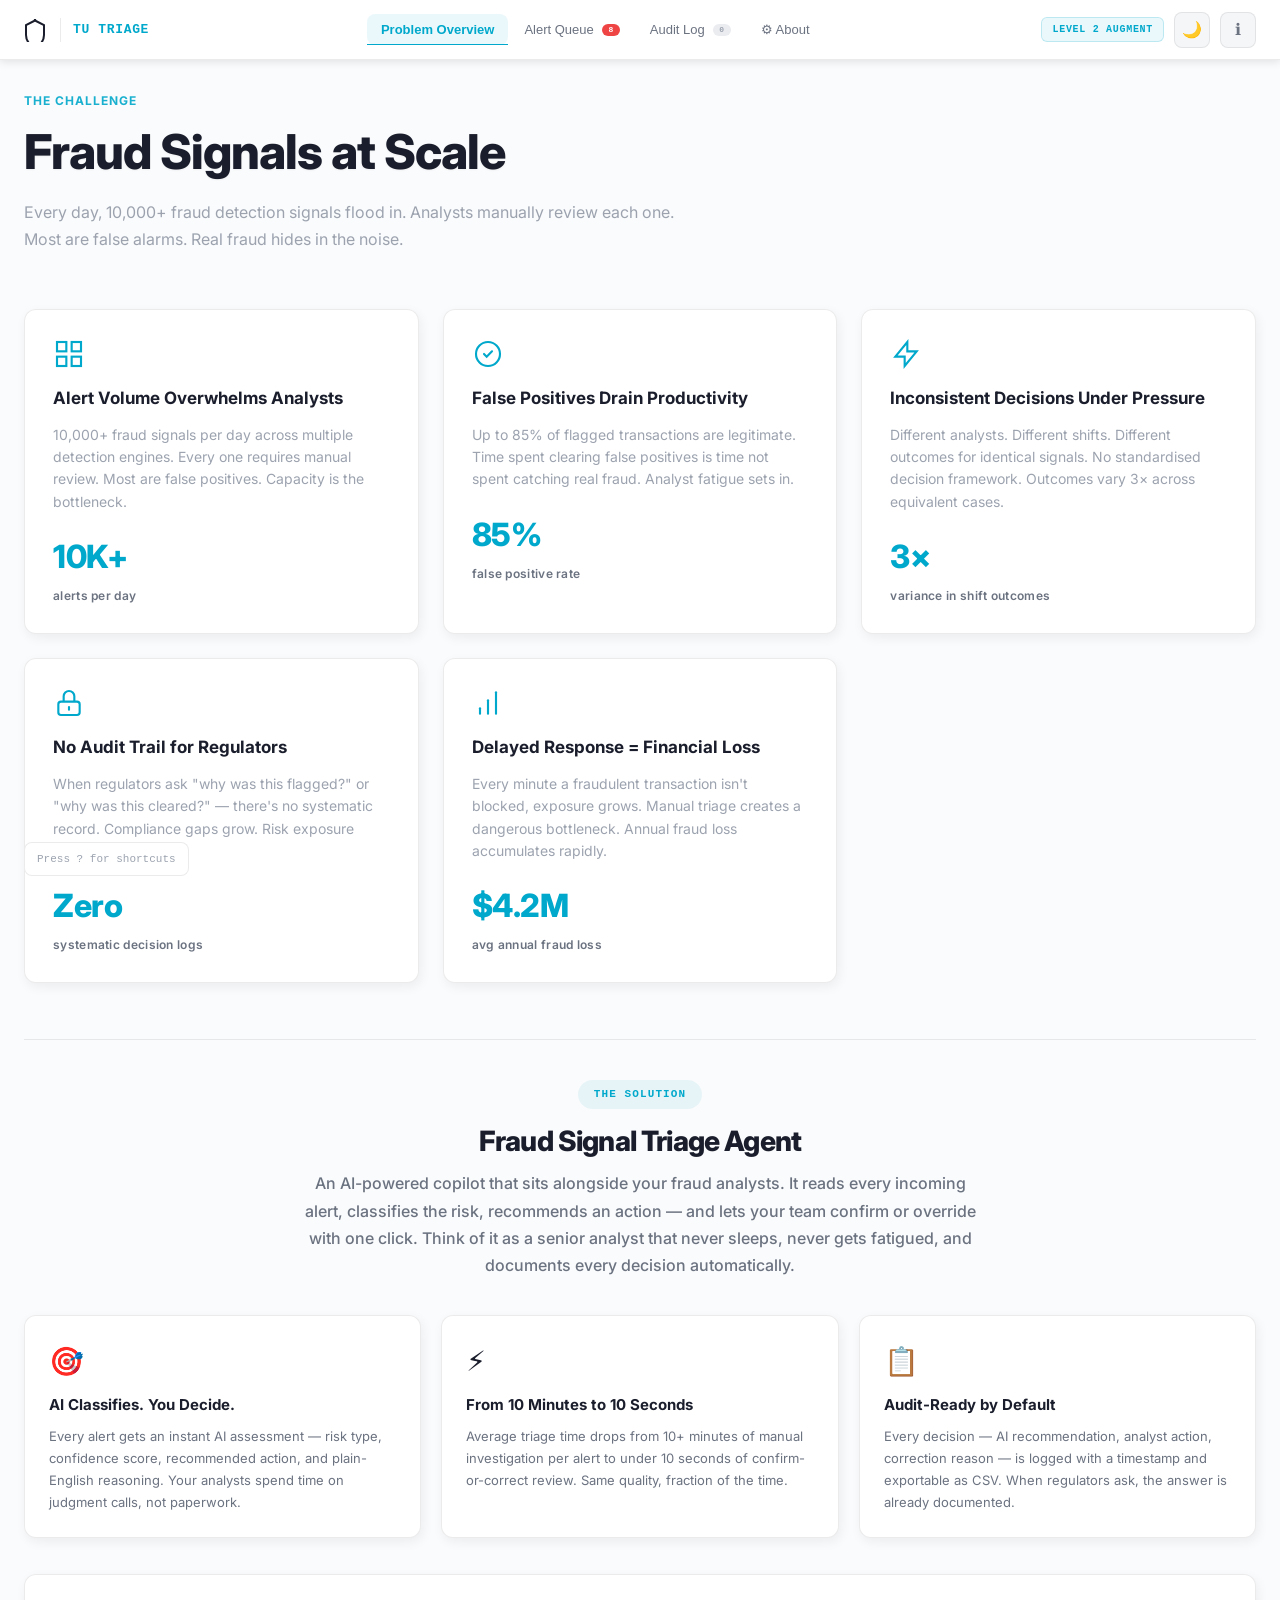
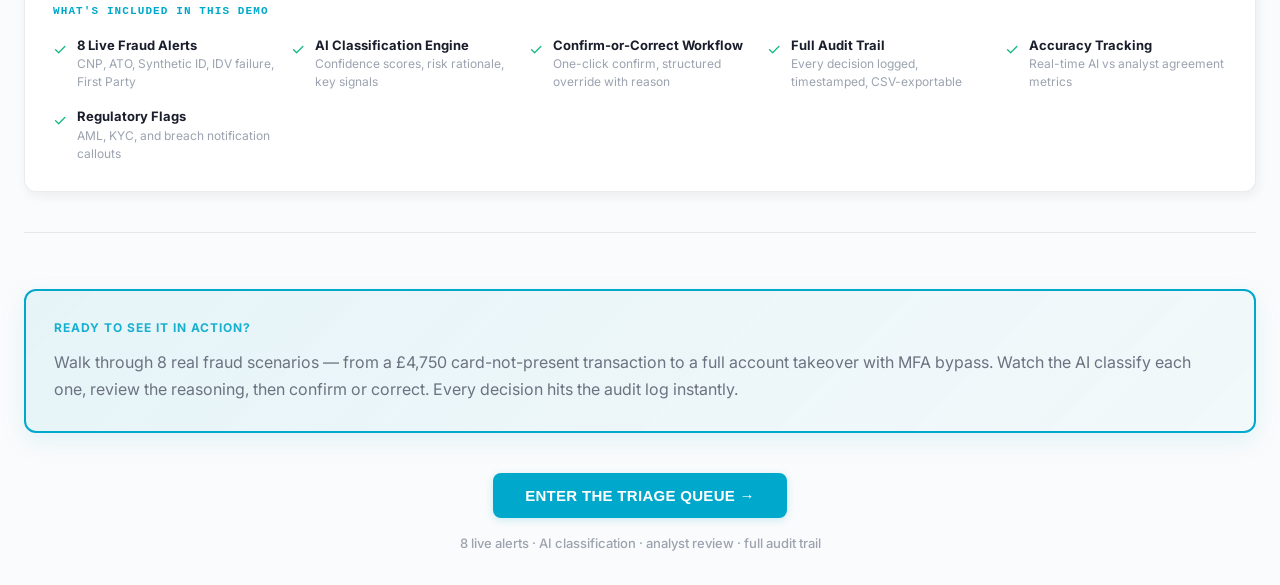
==== index.html @ 2d8a04dd "Add product description section to front page — Amazon listing style with value prop, benefits, and " ====
<!DOCTYPE html>
<html lang="en">
<head>
  <meta charset="UTF-8" />
  <meta name="viewport" content="width=device-width, initial-scale=1.0, maximum-scale=1.0" />
  <title>Fraud Signal Triage — TransUnion</title>
  <link rel="icon" type="image/x-icon" href="https://www.transunion.com/etc.clientlibs/transunion/clientlibs/clientlib-trubrand/resources/images/favicons/favicon.ico" />
  <link rel="preconnect" href="https://fonts.googleapis.com" />
  <link href="https://fonts.googleapis.com/css2?family=Inter:wght@400;500;600;700&family=JetBrains+Mono:wght@400;600&display=swap" rel="stylesheet" />
  <style>
*,*::before,*::after{box-sizing:border-box;margin:0;padding:0}
html{scroll-behavior:smooth}
:root{
  --bg-light:#FAFBFC;
  --bg-dark:#0F1119;
  --s1-light:#FFFFFF;
  --s1-dark:#1A1F2E;
  --s2-light:#F5F6F8;
  --s2-dark:#252D3D;
  --s3-light:#EAECF0;
  --s3-dark:#3A424F;
  --bd-light:rgba(0,0,0,0.08);
  --bd-dark:rgba(255,255,255,0.08);
  --bdh-light:rgba(0,0,0,0.12);
  --bdh-dark:rgba(255,255,255,0.12);
  --tu:#00A8CB;
  --tud:#007A95;
  --tul:#33BCDA;
  --tut:rgba(0,168,203,0.08);
  --tug:rgba(0,168,203,0.15);
  --t1-light:#1A1D2B;
  --t1-dark:#FFFFFF;
  --t2-light:#6B7280;
  --t2-dark:#A0A9B8;
  --t3-light:#9CA3AF;
  --t3-dark:#6B7280;
  --ok:#10B981;
  --okt:rgba(16,185,129,0.08);
  --al:#F59E0B;
  --alt:rgba(245,158,11,0.08);
  --er:#EF4444;
  --ert:rgba(239,68,68,0.08);
  --r:12px;
  --rs:8px;
  --nh:60px;
  --sh-light:2px 4px 12px rgba(0,0,0,0.06);
  --sh-dark:0 4px 16px rgba(0,0,0,0.3);
  --bg:var(--bg-light);
  --s1:var(--s1-light);
  --s2:var(--s2-light);
  --s3:var(--s3-light);
  --bd:var(--bd-light);
  --bdh:var(--bdh-light);
  --t1:var(--t1-light);
  --t2:var(--t2-light);
  --t3:var(--t3-light);
  --sh:var(--sh-light);
}
html.dark {
  --bg:var(--bg-dark);
  --s1:var(--s1-dark);
  --s2:var(--s2-dark);
  --s3:var(--s3-dark);
  --bd:var(--bd-dark);
  --bdh:var(--bdh-dark);
  --t1:var(--t1-dark);
  --t2:var(--t2-dark);
  --t3:var(--t3-dark);
  --sh:var(--sh-dark);
}
html,body{min-height:100%;background:var(--bg);color:var(--t1);font-family:'Inter',system-ui,-apple-system,sans-serif;font-size:14px;line-height:1.5;-webkit-font-smoothing:antialiased;transition:background-color 300ms,color 300ms}
h1{font-size:24px;font-weight:700;letter-spacing:-.02em;color:var(--t1);text-shadow:0 1px 2px rgba(0,0,0,0.05)}
h2{font-size:15px;font-weight:700;letter-spacing:-.01em;color:var(--t1)}
.nav{position:fixed;top:0;left:0;right:0;height:var(--nh);background:var(--s1);backdrop-filter:blur(8px);-webkit-backdrop-filter:blur(8px);box-shadow:0 2px 8px rgba(0,0,0,0.1);border-bottom:1px solid var(--bd);display:flex;align-items:center;justify-content:space-between;padding:0 24px;z-index:100;gap:16px}
.nav-brand{display:flex;align-items:center;gap:12px;flex-shrink:0}
.nav-logo{height:24px;filter:none;transition:transform 200ms}
.nav-logo:hover{transform:scale(1.05)}
.nav-div{width:1px;height:24px;background:var(--bd);transition:background-color 300ms}
.nav-title{font-size:13px;font-weight:700;letter-spacing:.05em;text-transform:uppercase;color:var(--tu);font-family:monospace}
.nav-tabs{display:flex;gap:2px;overflow-x:auto;scrollbar-width:none}.nav-tabs::-webkit-scrollbar{display:none}
.nav-tab{padding:8px 14px;border-radius:var(--rs);font-size:13px;font-weight:500;color:var(--t2);cursor:pointer;border:none;background:transparent;white-space:nowrap;transition:all 200ms ease;display:flex;align-items:center;gap:8px;position:relative}
.nav-tab::after{content:"";position:absolute;bottom:-1px;left:0;right:0;height:2px;background:var(--tu);transform:scaleX(0);transform-origin:left;transition:transform 300ms cubic-bezier(.4,0,.2,1)}
.nav-tab:hover{color:var(--t1);background:var(--s2)}
.nav-tab.active{color:var(--tu);background:var(--tut);font-weight:600}
.nav-tab.active::after{transform:scaleX(1)}
.tcnt{background:var(--er);color:#fff;font-size:8px;font-weight:700;padding:2px 6px;border-radius:10px;font-family:monospace;min-width:18px;text-align:center;line-height:1;animation:pulse-badge 2s ease-in-out infinite;display:inline-block}
.tcnt.m{background:var(--s3);color:var(--t3);animation:none}
@keyframes pulse-badge{0%,100%{transform:scale(1);opacity:1}50%{transform:scale(1.1);opacity:0.8}}
.nav-r{display:flex;align-items:center;gap:10px;flex-shrink:0}
.nav-badge{font-size:10px;font-weight:600;letter-spacing:.07em;text-transform:uppercase;color:var(--tu);background:var(--tut);border:1px solid rgba(0,168,203,.2);border-radius:6px;padding:4px 10px;font-family:monospace;transition:all 200ms}
.theme-toggle{width:36px;height:36px;border-radius:var(--rs);border:1px solid var(--bd);background:var(--s2);color:var(--t2);cursor:pointer;display:flex;align-items:center;justify-content:center;font-size:16px;transition:all 200ms}
.theme-toggle:hover{border-color:var(--tu);color:var(--tu);background:var(--tut)}
.btn-ic{width:36px;height:36px;border-radius:var(--rs);border:1px solid var(--bd);background:var(--s2);color:var(--t2);cursor:pointer;display:flex;align-items:center;justify-content:center;font-size:16px;transition:all 200ms;position:relative;overflow:hidden}
.btn-ic::before{content:"";position:absolute;top:50%;left:50%;width:0;height:0;background:rgba(0,168,203,0.2);border-radius:50%;transform:translate(-50%,-50%);transition:width 600ms,height 600ms}
.btn-ic:active::before{width:100px;height:100px}
.btn-ic:hover{border-color:var(--tu);color:var(--tu);background:var(--tut)}
.main{margin-top:var(--nh);min-height:calc(100vh - var(--nh));background:var(--bg)}
.view{display:none;animation:fade-in 400ms ease-out forwards}
.view.active{display:block}
@keyframes fade-in{from{opacity:0;transform:translateY(10px)}to{opacity:1;transform:translateY(0)}}
.wrap{padding:32px 24px;max-width:1280px;margin:0 auto}
.ph{margin-bottom:28px;animation:fade-in 600ms ease-out}
.ph h1{margin-bottom:8px;color:var(--t1)}
.ph p{color:var(--t2);font-size:14px;font-weight:500}
.metrics{display:grid;grid-template-columns:repeat(auto-fit,minmax(160px,1fr));gap:16px;margin-bottom:32px}
.mc{background:var(--s1);border:1px solid var(--bd);border-radius:var(--r);padding:20px;box-shadow:var(--sh);transition:all 300ms cubic-bezier(.4,0,.2,1);animation:card-enter 600ms ease-out backwards;transform-origin:top center}
.mc:nth-child(1){animation-delay:100ms}
.mc:nth-child(2){animation-delay:150ms}
.mc:nth-child(3){animation-delay:200ms}
.mc:nth-child(4){animation-delay:250ms}
@keyframes card-enter{from{opacity:0;transform:translateY(20px)}to{opacity:1;transform:translateY(0)}}
.mc:hover{border-color:var(--bdh);box-shadow:0 12px 24px rgba(0,168,203,0.15);transform:translateY(-4px)}
.mv{font-size:32px;font-weight:700;letter-spacing:-.03em;line-height:1;margin-bottom:8px;color:var(--t1);font-feature-settings:"tnum" 1;font-variant-numeric:tabular-nums}
.mv-counter{display:inline-block}
.ml{font-size:12px;color:var(--t2);font-weight:500;transition:color 300ms}
.ms{font-size:11px;color:var(--t3);margin-top:6px;font-family:monospace;font-weight:400}
.mc.cr .mv{color:var(--er)}
.mc.ok .mv{color:var(--ok)}
.mc.tu .mv{color:var(--tu)}
.mc.al .mv{color:var(--al)}
.sh{display:flex;align-items:center;justify-content:space-between;margin-bottom:16px;flex-wrap:wrap;gap:16px;animation:fade-in 700ms ease-out}
.sh h2{margin:0;color:var(--t1)}
.frow{display:flex;gap:8px;flex-wrap:wrap}
.fb{padding:6px 14px;border-radius:20px;border:1px solid var(--bd);background:transparent;color:var(--t2);font-size:12px;font-weight:500;cursor:pointer;transition:all 200ms cubic-bezier(.4,0,.2,1);white-space:nowrap;position:relative;overflow:hidden}
.fb::before{content:"";position:absolute;inset:0;background:var(--tut);opacity:0;transition:opacity 300ms}
.fb:hover{border-color:var(--tu);color:var(--tu);background:var(--tut)}
.fb.active{background:var(--tu);border-color:var(--tu);color:#fff;font-weight:600;box-shadow:0 4px 12px rgba(0,168,203,0.3)}
.alist{display:flex;flex-direction:column;gap:10px}
.ar{background:var(--s1);border:1px solid var(--bd);border-radius:var(--r);padding:16px 18px;cursor:pointer;transition:all 300ms cubic-bezier(.4,0,.2,1);display:grid;grid-template-columns:10px 1fr auto auto;align-items:center;gap:14px;box-shadow:var(--sh);animation:list-enter 400ms ease-out backwards}
.ar:nth-child(1){animation-delay:100ms}
.ar:nth-child(2){animation-delay:150ms}
.ar:nth-child(3){animation-delay:200ms}
.ar:nth-child(4){animation-delay:250ms}
.ar:nth-child(5){animation-delay:300ms}
.ar:nth-child(6){animation-delay:350ms}
.ar:nth-child(7){animation-delay:400ms}
.ar:nth-child(n+8){animation-delay:450ms}
@keyframes list-enter{from{opacity:0;transform:translateX(-20px)}to{opacity:1;transform:translateX(0)}}
.ar:hover{border-color:var(--tu);box-shadow:0 8px 20px rgba(0,168,203,0.2);transform:translateY(-2px)}
.ar.sc{border-left:4px solid var(--ok);background:linear-gradient(135deg,var(--okt) 0%,transparent 100%)}
.ar.sx{border-left:4px solid var(--al);background:linear-gradient(135deg,rgba(245,158,11,0.08) 0%,transparent 100%)}
.ar.sa{opacity:.6}
.pdot{width:10px;height:10px;border-radius:50%;flex-shrink:0;box-shadow:0 0 8px currentColor;animation:pulse-dot 3s ease-in-out infinite}
.pdot.critical{animation:pulse-dot-fast 2s ease-in-out infinite}
@keyframes pulse-dot{0%,100%{opacity:1;transform:scale(1)}50%{opacity:0.6;transform:scale(1.1)}}
@keyframes pulse-dot-fast{0%,100%{opacity:1;transform:scale(1)}50%{opacity:0.5;transform:scale(1.15)}}
.aid{font-size:11px;font-weight:600;color:var(--t3);font-family:monospace;letter-spacing:.03em;margin-bottom:3px}
.atype{font-weight:700;font-size:14px;margin-bottom:4px;color:var(--t1)}
.ameta{font-size:12px;color:var(--t2);font-weight:500}
.abadges{display:flex;gap:8px;align-items:center;flex-wrap:wrap;justify-content:flex-end}
.atime{font-size:12px;color:var(--t3);font-family:monospace;font-weight:500;white-space:nowrap}
.badge{font-size:9px;font-weight:700;letter-spacing:.06em;text-transform:uppercase;padding:4px 10px;border-radius:6px;font-family:monospace;white-space:nowrap;display:inline-block;transition:all 200ms;animation:badge-in 400ms ease-out backwards}
.badge:nth-child(1){animation-delay:0ms}
.badge:nth-child(2){animation-delay:100ms}
.badge:nth-child(3){animation-delay:200ms}
@keyframes badge-in{from{opacity:0;scale:0.8}to{opacity:1;scale:1}}
.empty{text-align:center;padding:80px 24px;color:var(--t3);font-size:14px;animation:fade-in 500ms ease-out}
.empty-icon{font-size:48px;margin-bottom:16px;display:block;animation:float 3s ease-in-out infinite}
@keyframes float{0%,100%{transform:translateY(0)}50%{transform:translateY(-8px)}}
.dv{padding:32px 24px;max-width:900px;margin:0 auto;animation:fade-in 400ms ease-out}
.back{display:inline-flex;align-items:center;gap:6px;font-size:13px;color:var(--t2);background:none;border:none;cursor:pointer;padding:0;margin-bottom:28px;transition:all 200ms;font-weight:500}
.back:hover{color:var(--tu);transform:translateX(-4px)}
.dh{display:flex;align-items:flex-start;justify-content:space-between;gap:20px;margin-bottom:28px;flex-wrap:wrap}
.dm{display:flex;gap:8px;flex-wrap:wrap;margin-top:10px}
.sgrid{display:grid;grid-template-columns:repeat(auto-fill,minmax(180px,1fr));gap:12px;margin-bottom:28px}
.sc2{background:var(--s1);border:1px solid var(--bd);border-radius:var(--rs);padding:14px;box-shadow:var(--sh);transition:all 300ms;animation:signal-card-in 500ms ease-out backwards;cursor:default}
.sc2:nth-child(1){animation-delay:100ms}
.sc2:nth-child(2){animation-delay:150ms}
.sc2:nth-child(3){animation-delay:200ms}
.sc2:nth-child(4){animation-delay:250ms}
.sc2:nth-child(5){animation-delay:300ms}
.sc2:nth-child(6){animation-delay:350ms}
@keyframes signal-card-in{from{opacity:0;transform:scale(0.95)}to{opacity:1;transform:scale(1)}}
.sc2:hover{border-color:var(--tu);box-shadow:0 4px 16px rgba(0,168,203,0.12)}
.sk{font-size:10px;color:var(--t3);font-family:monospace;text-transform:uppercase;letter-spacing:.06em;margin-bottom:4px;font-weight:600}
.sv{font-size:14px;font-weight:700;font-family:monospace;color:var(--t1);font-feature-settings:"tnum" 1;font-variant-numeric:tabular-nums}
.sv.rh{color:var(--er);animation:shake 500ms ease-in-out}
.sv.rm{color:var(--al)}
.sv.ro{color:var(--ok)}
@keyframes shake{0%,100%{transform:translateX(0)}25%{transform:translateX(-2px)}75%{transform:translateX(2px)}}
.ais{background:var(--s1);border:1px solid var(--bd);border-radius:var(--r);overflow:hidden;margin-bottom:20px;box-shadow:var(--sh);animation:fade-in 500ms ease-out;transition:all 300ms}
.aih{padding:16px 20px;background:linear-gradient(135deg,var(--s2),var(--s1));border-bottom:1px solid var(--bd);display:flex;align-items:center;justify-content:space-between;gap:16px;flex-wrap:wrap}
.ahl{font-size:10px;font-weight:700;letter-spacing:.08em;text-transform:uppercase;font-family:monospace;color:var(--tu);margin-bottom:2px}
.ahp{font-size:13px;color:var(--t2);margin:0}
.aipend{padding:48px;text-align:center;animation:fade-in 400ms ease-out}
.aipend p{color:var(--t2);font-size:13px;margin-bottom:16px}
.aiproc{padding:48px;text-align:center;animation:fade-in 300ms ease-out}
.skeleton{background:linear-gradient(90deg,var(--s2) 0%,var(--s3) 50%,var(--s2) 100%);background-size:200% 100%;animation:shimmer 2s infinite;border-radius:4px}
@keyframes shimmer{0%{background-position:200% 0}100%{background-position:-200% 0}}
.skeleton-bar{height:12px;margin-bottom:8px;border-radius:4px}
.skeleton-text{height:14px;margin-bottom:12px;border-radius:4px}
.spin{width:40px;height:40px;border:3px solid var(--s3);border-top-color:var(--tu);border-radius:50%;animation:spin .8s linear infinite;margin:0 auto 16px}
@keyframes spin{to{transform:rotate(360deg)}}
.pstep{font-size:12px;color:var(--t2);font-family:monospace;margin-top:12px;min-height:18px;font-weight:500;animation:fade-in 300ms ease-out}
.airec{padding:24px;animation:fade-in 400ms ease-out}
.aigrid{display:flex;gap:24px;flex-wrap:wrap;margin-bottom:20px}
.af{flex:1;min-width:140px}
.afl{font-size:10px;color:var(--t3);font-family:monospace;text-transform:uppercase;letter-spacing:.06em;margin-bottom:6px;font-weight:700}
.afv{font-weight:700;font-size:15px;color:var(--t1);animation:counter-in 800ms ease-out}
@keyframes counter-in{from{opacity:0}to{opacity:1}}
.cbar{height:6px;background:var(--s3);border-radius:3px;overflow:hidden;margin-top:8px}
.cfill{height:100%;border-radius:3px;background:linear-gradient(90deg,var(--tu),var(--tul));width:0;transition:width 1.2s cubic-bezier(.4,0,.2,1);box-shadow:0 0 12px rgba(0,168,203,0.4)}
.rat{background:var(--tut);border-left:4px solid var(--tu);border-radius:var(--rs);padding:14px 16px;font-size:13px;line-height:1.7;margin-bottom:16px;color:var(--t1);font-weight:500;animation:fade-in 500ms ease-out}
.ksigs{display:flex;gap:8px;flex-wrap:wrap;margin-bottom:16px}
.stag{background:var(--tug);border:1px solid rgba(0,168,203,.25);color:var(--tu);font-size:11px;font-weight:700;padding:4px 12px;border-radius:20px;font-family:monospace;letter-spacing:.02em;animation:tag-in 400ms ease-out backwards;transition:all 200ms}
.stag:nth-child(1){animation-delay:0ms}
.stag:nth-child(2){animation-delay:50ms}
.stag:nth-child(3){animation-delay:100ms}
.stag:nth-child(4){animation-delay:150ms}
.stag:nth-child(5){animation-delay:200ms}
@keyframes tag-in{from{opacity:0;transform:scale(0.8) translateY(-4px)}to{opacity:1;transform:scale(1) translateY(0)}}
.stag:hover{background:var(--tu);color:#fff;scale:1.05}
.acbox{background:var(--okt);border:1px solid rgba(16,185,129,.2);border-radius:var(--rs);padding:14px 16px;margin-bottom:16px;animation:fade-in 500ms ease-out}
.acbox .alb{font-size:9px;font-weight:700;color:var(--ok);font-family:monospace;text-transform:uppercase;letter-spacing:.08em;margin-bottom:6px}
.acbox p{font-size:14px;font-weight:600;color:var(--t1);margin:0;line-height:1.6}
.regnote{background:var(--alt);border:1px solid rgba(245,158,11,.2);border-radius:var(--rs);padding:12px 14px;font-size:12px;color:var(--al);margin-bottom:16px;font-weight:600;animation:fade-in 500ms ease-out}
.regnote::before{content:"⚠ ";margin-right:4px}
.dbar{background:var(--s1);border:1px solid var(--bd);border-radius:var(--r);padding:20px;display:flex;align-items:center;justify-content:space-between;gap:16px;flex-wrap:wrap;box-shadow:var(--sh);animation:fade-in 600ms ease-out;transition:all 300ms}
.di{font-size:14px;color:var(--t2);font-weight:500}
.di strong{color:var(--t1);font-weight:700}
.di small{display:block;font-size:12px;color:var(--t3);margin-top:4px}
.dbtns{display:flex;gap:12px;flex-wrap:wrap}
.ddone{display:flex;align-items:center;gap:10px;font-size:14px;color:var(--t2);font-weight:600;animation:fade-in 400ms ease-out}
.btn{padding:10px 22px;border-radius:var(--rs);font-size:13px;font-weight:700;cursor:pointer;border:none;transition:all 200ms cubic-bezier(.4,0,.2,1);display:inline-flex;align-items:center;gap:6px;text-transform:uppercase;letter-spacing:.02em;position:relative;overflow:hidden}
.btn::before{content:"";position:absolute;top:50%;left:50%;width:0;height:0;background:rgba(255,255,255,0.2);border-radius:50%;transform:translate(-50%,-50%);transition:width 600ms,height 600ms}
.btn:active::before{width:300px;height:300px}
.btn:disabled{opacity:.5;cursor:not-allowed}
.b-cl{background:var(--tu);color:#fff;box-shadow:0 2px 8px rgba(0,168,203,0.2)}
.b-cl:hover:not(:disabled){background:var(--tud);box-shadow:0 6px 16px rgba(0,168,203,0.4);transform:translateY(-2px)}
.b-ok{background:var(--ok);color:#fff;box-shadow:0 2px 8px rgba(16,185,129,0.2)}
.b-ok:hover:not(:disabled){background:#059669;box-shadow:0 6px 16px rgba(16,185,129,0.4);transform:translateY(-2px)}
.b-fx{background:var(--al);color:#fff;border:none;box-shadow:0 2px 8px rgba(245,158,11,0.2)}
.b-fx:hover:not(:disabled){background:#D97706;box-shadow:0 6px 16px rgba(245,158,11,0.4);transform:translateY(-2px)}
.b-cn{background:var(--s2);color:var(--t2);border:1px solid var(--bd);box-shadow:0 1px 4px rgba(0,0,0,0.04)}
.b-cn:hover{border-color:var(--tu);color:var(--tu);background:var(--tut);box-shadow:0 4px 12px rgba(0,168,203,0.2);transform:translateY(-2px)}
.modal-ov{position:fixed;inset:0;background:rgba(0,0,0,.25);display:flex;align-items:center;justify-content:center;z-index:200;padding:20px;backdrop-filter:blur(12px);-webkit-backdrop-filter:blur(12px);animation:fade-in 300ms ease-out}
.modal-ov.hidden{display:none;animation:none}
.modal{background:var(--s1);border:1px solid var(--bd);border-radius:var(--r);width:100%;max-width:500px;padding:28px;box-shadow:0 20px 40px rgba(0,0,0,.15);animation:modal-in 400ms cubic-bezier(.34,.1,.68,.55) forwards}
@keyframes modal-in{from{opacity:0;transform:scale(0.95) translateY(-20px)}to{opacity:1;transform:scale(1) translateY(0)}}
.modal h2{margin-bottom:8px;color:var(--t1)}
.modal>p{color:var(--t2);font-size:13px;margin-bottom:20px}
.fg{margin-bottom:18px}
.fl{display:block;font-size:12px;font-weight:700;color:var(--t1);text-transform:uppercase;letter-spacing:.05em;margin-bottom:8px;font-family:monospace}
.fsel,.fta{width:100%;padding:10px 14px;border:1px solid var(--bd);border-radius:var(--rs);background:var(--s1);color:var(--t1);font-size:13px;font-family:'Inter',system-ui;transition:all 200ms;outline:none}
.fsel:focus,.fta:focus{border-color:var(--tu);box-shadow:0 0 0 3px rgba(0,168,203,0.1);outline:none}
.fta{min-height:100px;resize:vertical}
.mact{display:flex;gap:12px;justify-content:flex-end;margin-top:24px}
.av{padding:32px 24px;max-width:1280px;margin:0 auto}
.atw{overflow-x:auto;margin-bottom:20px}
table{width:100%;font-size:12px;border-collapse:collapse;animation:fade-in 500ms ease-out}
th{background:linear-gradient(135deg,var(--s2),var(--s1));color:var(--t1);padding:12px;text-align:left;font-weight:700;border-bottom:2px solid var(--bd);position:sticky;top:0;font-family:monospace;font-size:10px;letter-spacing:.05em;text-transform:uppercase}
td{padding:12px;border-bottom:1px solid var(--bd);color:var(--t2)}
td.tm{font-family:monospace;font-weight:500;color:var(--t1);white-space:nowrap}
td.tco{color:var(--ok);font-weight:600}
td.tcx{color:var(--al);font-weight:600}
td.tca{color:var(--t2);font-weight:500}
tr:hover{background:var(--s2);transition:background-color 200ms}
.aftr{display:flex;justify-content:space-between;align-items:center;padding:16px;background:var(--s2);border-radius:var(--r);font-size:12px;color:var(--t2);flex-wrap:wrap;gap:12px}
.aftr span{font-family:monospace;font-weight:600}
.tow{position:fixed;bottom:24px;right:24px;display:flex;flex-direction:column;gap:8px;pointer-events:none;z-index:150}
.toast{background:var(--s1);border:1px solid var(--bd);border-radius:var(--rs);padding:12px 16px;font-size:12px;font-weight:600;color:var(--t1);box-shadow:0 8px 24px rgba(0,0,0,0.12);pointer-events:auto;animation:toast-in 400ms cubic-bezier(.34,.1,.68,.55) forwards;font-family:'Inter',system-ui;white-space:nowrap;max-width:320px;display:flex;align-items:center;gap:10px;position:relative;overflow:hidden}
@keyframes toast-in{from{opacity:0;transform:translateX(400px) translateY(0)}to{opacity:1;transform:translateX(0)}}
.toast::before{content:"";position:absolute;bottom:0;left:0;height:2px;background:var(--tu);animation:toast-progress 3s linear forwards}
@keyframes toast-progress{from{width:100%}to{width:0}}
.toast.ok{border-color:var(--ok);background:linear-gradient(135deg,rgba(16,185,129,0.1) 0%,var(--s1) 100%)}
.toast.ok::before{background:var(--ok)}
.toast.er{border-color:var(--er);background:linear-gradient(135deg,rgba(239,68,68,0.1) 0%,var(--s1) 100%)}
.toast.er::before{background:var(--er)}
.toast.in{border-color:var(--tu);background:linear-gradient(135deg,rgba(0,168,203,0.1) 0%,var(--s1) 100%)}
.toast.in::before{background:var(--tu)}
.toast.ok::before,.toast.er::before,.toast.in::before{animation:toast-progress 3s linear forwards}
.kbd-hint{position:fixed;bottom:24px;left:24px;font-size:11px;color:var(--t3);background:var(--s1);border:1px solid var(--bd);border-radius:var(--rs);padding:8px 12px;font-family:monospace;cursor:pointer;transition:all 200ms;z-index:50}
.kbd-hint:hover{border-color:var(--tu);color:var(--tu);background:var(--tut)}
@media(max-width:768px){
  .nav{padding:0 16px}
  .wrap{padding:24px 16px}
  .metrics{grid-template-columns:repeat(auto-fit,minmax(140px,1fr));gap:12px}
  .nav-tabs{max-width:200px}
  .sh{flex-direction:column;align-items:flex-start}
  .ph h1{font-size:20px}
  .dh{flex-direction:column;align-items:flex-start}
  .sgrid{grid-template-columns:1fr}
  .modal{max-width:90vw}
  .aftr{flex-direction:column;align-items:flex-start}
  .tow{bottom:16px;right:16px}
  .toast{max-width:calc(100vw - 32px)}
}
  
/* Overview Problem Cards */
.overview-headline { margin-bottom: 56px; animation: slideUp 0.5s ease-out; }
.overview-overline { font-size: 12px; font-weight: 700; letter-spacing: 1px; color: var(--tu); text-transform: uppercase; margin-bottom: 16px; opacity: 0.9; }
.overview-h1 { font-size: 48px; font-weight: 800; color: var(--t1); line-height: 1.1; margin-bottom: 20px; letter-spacing: -1px; }
.overview-sub { font-size: 16px; color: var(--t3); line-height: 1.7; max-width: 680px; font-weight: 400; }

.problem-cards {
  display: grid; grid-template-columns: repeat(auto-fit, minmax(300px, 1fr));
  gap: 24px; margin-bottom: 56px;
}

.problem-card {
  background: var(--s1); padding: 28px;
  border: 1px solid var(--bd); border-radius: 12px;
  box-shadow: var(--sh);
  transition: all 0.3s ease-out;
  position: relative;
  overflow: hidden;
  animation: slideUp 0.5s ease-out backwards;
}

.problem-card::before {
  content: '';
  position: absolute;
  top: 0; left: 0; right: 0; bottom: 0;
  background: linear-gradient(135deg, rgba(0,168,203,0.05), transparent);
  opacity: 0;
  transition: opacity 0.3s ease-out;
}

.problem-card:nth-child(1) { animation-delay: 0.1s; }
.problem-card:nth-child(2) { animation-delay: 0.15s; }
.problem-card:nth-child(3) { animation-delay: 0.2s; }
.problem-card:nth-child(4) { animation-delay: 0.25s; }
.problem-card:nth-child(5) { animation-delay: 0.3s; }

.problem-card:hover {
  border-color: var(--tu);
  box-shadow: 0 16px 40px rgba(0,168,203,0.15);
  transform: translateY(-6px);
}

.problem-card:hover::before { opacity: 1; }

.problem-card-icon {
  width: 32px; height: 32px; color: var(--tu);
  margin-bottom: 16px; display: block;
  transition: transform 0.3s ease-out;
}

.problem-card:hover .problem-card-icon { transform: scale(1.15) rotate(5deg); }

.problem-card-title { font-size: 17px; font-weight: 700; color: var(--t1); margin-bottom: 12px; }
.problem-card-body { font-size: 14px; color: var(--t3); line-height: 1.6; margin-bottom: 20px; }
.problem-card-stat { font-size: 32px; font-weight: 800; color: var(--tu); margin-bottom: 6px; letter-spacing: -0.5px; }
.problem-card-stat-label { font-size: 12px; color: var(--t2); font-weight: 600; letter-spacing: 0.3px; }

.case-callout {
  background: linear-gradient(135deg, rgba(0,168,203,0.08), rgba(51,188,218,0.04));
  border: 2px solid var(--tu);
  border-radius: 12px;
  padding: 28px;
  margin-bottom: 40px;
  backdrop-filter: blur(8px);
  box-shadow: 0 8px 24px rgba(0,168,203,0.1);
  animation: slideUp 0.5s ease-out 0.35s backwards;
}

.case-callout-label { font-size: 12px; font-weight: 700; letter-spacing: 1px; color: var(--tu); text-transform: uppercase; margin-bottom: 12px; opacity: 0.9; }
.case-callout-text { font-size: 16px; color: var(--t2); line-height: 1.7; }

.problem-cta {
  display: flex;
  flex-direction: column;
  align-items: center;
  gap: 16px;
  animation: slideUp 0.5s ease-out 0.4s backwards;
}

.problem-cta-sub { font-size: 13px; color: var(--t3); font-weight: 500; }

@keyframes slideUp {
  from { opacity: 0; transform: translateY(24px); }
  to { opacity: 1; transform: translateY(0); }
}

</style>
</head>
<body>
<nav class="nav">
  <div class="nav-brand">
    <svg class="nav-logo" viewBox="0 0 24 24" fill="none" stroke="currentColor" stroke-width="2">
      <path d="M12 2L2 7v10c0 5.55 3.84 10.74 9 12 5.16-1.26 9-6.45 9-12V7l-10-5z"/>
    </svg>
    <div class="nav-div"></div>
    <div class="nav-title">TU Triage</div>
  </div>
  <div class="nav-tabs" id="navTabs"></div>
  <div class="nav-r">
    <span class="nav-badge">Level 2 Augment</span>
    <button class="theme-toggle" id="themeToggle" onclick="toggleTheme()">🌙</button>
    <button class="btn-ic" onclick="showSettings()">ℹ</button>
  </div>
</nav>
<main class="main">
  <div id="view-overview" class="view"></div>
  <div id="view-dashboard" class="view"></div>
  <div id="view-detail" class="view"></div>
  <div id="view-audit" class="view"></div>
  <div id="view-settings" class="view"></div>
</main>
<div id="correctModal" class="modal-ov hidden" onclick="if(event.target===this)closeModal()">
  <div class="modal">
    <h2>Correct Classification</h2>
    <p>Override the AI assessment. Your correction is logged as a training signal and improves future accuracy.</p>
    <input type="hidden" id="mId"/>
    <div class="fg"><label class="fl">Correct Risk Type</label>
      <select id="mType" class="fsel">
        <option>Card Not Present Fraud</option><option>Account Takeover</option>
        <option>Synthetic Identity Fraud</option><option>First Party Fraud</option>
        <option>Identity Verification Failure</option><option>False Positive — Not Fraud</option>
        <option>Requires Further Investigation</option>
      </select></div>
    <div class="fg"><label class="fl">Correct Urgency</label>
      <select id="mUrg" class="fsel"><option>CRITICAL</option><option>HIGH</option><option selected>MEDIUM</option><option>LOW</option></select></div>
    <div class="fg"><label class="fl">Reason for Correction <span style="color:var(--er)">*</span></label>
      <textarea id="mReason" class="fta" placeholder="e.g., Customer confirmed legitimate travel. IP mismatch expected, not fraud."></textarea></div>
    <div class="mact">
      <button class="btn b-cn" onclick="closeModal()">Cancel</button>
      <button class="btn b-fx" onclick="submitCorrection()">✏ Submit Correction</button>
    </div>
  </div>
</div>
<div id="toasts" class="tow"></div>
<div class="kbd-hint" id="kbdHint" onclick="showKbdHints()">Press ? for shortcuts</div>
<script>
const P={CRITICAL:{c:"#EF4444",b:"rgba(239,68,68,0.08)"},HIGH:{c:"#F59E0B",b:"rgba(245,158,11,0.08)"},MEDIUM:{c:"#00A8CB",b:"rgba(0,168,203,0.08)"},LOW:{c:"#10B981",b:"rgba(16,185,129,0.08)"}};
const TL={cnp:"Card Not Present",ato:"Account Takeover",synth:"Synthetic Identity",idv:"Identity Verification",fp:"First Party Fraud"};

const MOCK={
"ALT-0041":{risk_type:"Card Not Present Fraud",urgency:"HIGH",confidence:.93,recommendation:"BLOCK",rationale:"IP risk score of 0.91 combined with geographic mismatch — cardholder in GB, transaction routed through Nigeria — is a strong CNP fraud indicator. Device fingerprint is unrecognised (NEW_DEVICE) and transaction amount £4,750 is 32× average spend of £145.50. 3DS authentication failed and addresses do not match.",key_signals:["IP risk: 0.91","GB → NG mismatch","NEW_DEVICE","£4,750 vs £145.50 avg","3DS: not authenticated"],suggested_action:"Block transaction immediately. Place hold on card. Contact cardholder on registered mobile to verify.",false_positive_probability:.06,regulatory_note:"Cross-border transaction over £3,000 — document decision rationale for AML record-keeping."},
"ALT-0042":{risk_type:"Account Takeover",urgency:"CRITICAL",confidence:.97,recommendation:"BLOCK",rationale:"Textbook account takeover. Access from Russian IP (risk score 0.95) despite US registration. MFA bypassed. Password and email both changed. $2,100 transaction initiated 4 minutes after account modification. Seven failed logins in prior 24 hours indicate brute-force attack.",key_signals:["Login RU vs registered US","MFA bypassed","Password + email changed","Transaction 4 mins after change","7 failed logins in 24h"],suggested_action:"Lock account immediately. Reverse password and email changes. Notify customer via secondary contact. File incident report.",false_positive_probability:.02,regulatory_note:"Account takeover involving credential compromise must be reported under breach notification if PII accessed. Escalate to compliance within 24 hours."},
"ALT-0043":{risk_type:"Synthetic Identity Fraud",urgency:"MEDIUM",confidence:.81,recommendation:"INVESTIGATE",rationale:"Multiple indicators consistent with synthetic identity application. SSN first used in adulthood (not childhood). Issued in Wyoming but applicant in New York — common in SSN farming. Credit file only 11 days old with 8 inquiries in 30 days. Employer verification failed. Phone number 9 days old.",key_signals:["SSN: adult first use","Credit file: 11 days old","8 inquiries in 30 days","Employer: verification failed","Phone: 9 days old"],suggested_action:"Request enhanced KYC documentation — government-issued ID, proof of address within 30 days, employer confirmation letter. Do not approve until reviewed.",false_positive_probability:.19,regulatory_note:null},
"ALT-0044":{risk_type:"False Positive — Not Fraud",urgency:"LOW",confidence:.91,recommendation:"AUTO_RESOLVE",rationale:"Signal profile highly consistent with legitimate transaction. IP risk score 0.08. Recognised device. Both cardholder and merchant in Canada. Transaction CAD 89.99 within normal range (average CAD 92.00). 3DS authenticated. Addresses match. Netflix Canada is well-known low-risk merchant.",key_signals:["IP risk: 0.08","KNOWN_DEVICE","CA → CA","Amount within avg","3DS: authenticated"],suggested_action:"Auto-resolve as false positive. Consider adjusting velocity threshold for subscription category to reduce noise.",false_positive_probability:.91,regulatory_note:null},
"ALT-0045":{risk_type:"Identity Verification Failure",urgency:"HIGH",confidence:.88,recommendation:"ESCALATE",rationale:"Liveness check failed outright. Face match score 0.41 is well below 0.70 minimum threshold — presented document does not correspond to person completing verification. Document authenticity score 0.62 also below threshold, suggesting passport may be altered or counterfeit. Address verification returned partial match.",key_signals:["Liveness: FAIL","Face match: 0.41 (min 0.70)","Document authenticity: 0.62","Address verification: PARTIAL","New account + overdraft"],suggested_action:"Decline application. Request in-branch verification with two forms of original ID. Flag for 90-day enhanced monitoring.",false_positive_probability:.10,regulatory_note:"Failed identity verification on new account application must be documented per KYC/AML. Retain all verification records for 5 years."},
"ALT-0046":{risk_type:"First Party Fraud",urgency:"MEDIUM",confidence:.78,recommendation:"INVESTIGATE",rationale:"Customer filed 4 disputes and 3 chargebacks in 12 months with 92% win rate — pattern consistent with deliberate first-party fraud. Most recent dispute 18 days ago. Current transaction $520 matches average dispute amount of $340. Pattern flag: high_dispute_velocity.",key_signals:["4 disputes + 3 chargebacks in 12m","Win rate: 92%","Last dispute: 18 days ago","Transaction ≈ avg dispute amount","Pattern: high velocity"],suggested_action:"Place manual review hold. Review full dispute history. If pattern confirmed, restrict chargeback rights and flag for enhanced monitoring.",false_positive_probability:.22,regulatory_note:null},
"ALT-0047":{risk_type:"False Positive — Not Fraud",urgency:"LOW",confidence:.94,recommendation:"AUTO_RESOLVE",rationale:"All signal indicators point to legitimate transaction. IP risk score 0.05. Recognised device. US cardholder purchasing from US Apple Store via in-app channel. 3DS authenticated. Transaction amount $1,250 in line with customer average spend of $980. Premium segment, no adverse indicators.",key_signals:["IP risk: 0.05","KNOWN_DEVICE","In-app Apple US","3DS: authenticated","Amount near avg $980"],suggested_action:"Auto-resolve as false positive. Recommend whitelisting Apple Store in-app purchases for Premium segment to reduce false positive noise.",false_positive_probability:.94,regulatory_note:null},
"ALT-0048":{risk_type:"Account Takeover",urgency:"HIGH",confidence:.84,recommendation:"ESCALATE",rationale:"Login from Chinese IP (risk score 0.78) for UK-registered Business account using new unrecognised device, followed immediately by £8,900 transfer attempt. Customer's last login 4 days ago from UK IP. MFA not bypassed and no account changes — reducing certainty vs ALT-0042 — but combination of high-risk foreign IP, new device, and immediate high-value transaction warrants escalation.",key_signals:["Login CN, registered GB","IP risk: 0.78","NEW_DEVICE","£8,900 transaction immediately after","Business account"],suggested_action:"Step-up authentication required. Send OTP to registered mobile. If not completed within 10 minutes, block transaction and contact account holder directly.",false_positive_probability:.14,regulatory_note:"Business account ATO over £5,000 requires escalation to fraud operations team within 1 hour per policy."}
};

const SAMPLE=[
{id:"ALT-0041",ts:new Date(Date.now()-4*60000).toISOString(),type:"cnp",priority:"HIGH",status:"pending",source:"FDE-Primary v3.1",cust:{seg:"Premium",cc:"GB"},sig:{transaction_amount:"£4,750",merchant:"TechStore International",ip_risk:"0.91",velocity_24h:"9",avg_spend:"£145.50",device:"NEW_DEVICE",auth_3ds:"NO"}},
{id:"ALT-0042",ts:new Date(Date.now()-11*60000).toISOString(),type:"ato",priority:"CRITICAL",status:"pending",source:"FDE-Primary v3.1",cust:{seg:"Standard",cc:"US"},sig:{event:"Password + email change",ip_country:"Russia",ip_risk:"0.95",device:"NEW_DEVICE",failed_logins:"7",mfa_bypassed:"YES",transaction:"$2,100"}},
{id:"ALT-0043",ts:new Date(Date.now()-18*60000).toISOString(),type:"synth",priority:"MEDIUM",status:"pending",source:"FDE-Secondary v2.4",cust:{seg:"New",cc:"US"},sig:{ssn_state:"Wyoming",applicant_state:"New York",credit_age:"11 days",inquiries_30d:"8",employer:"FAILED",phone_age:"9 days",credit_requested:"$15,000"}},
{id:"ALT-0044",ts:new Date(Date.now()-27*60000).toISOString(),type:"cnp",priority:"LOW",status:"pending",source:"FDE-Primary v3.1",cust:{seg:"Premium",cc:"CA"},sig:{transaction:"CAD 89.99",merchant:"Netflix Canada",ip_risk:"0.08",device:"KNOWN_DEVICE",auth_3ds:"YES",avg_spend:"CAD 92.00"}},
{id:"ALT-0045",ts:new Date(Date.now()-35*60000).toISOString(),type:"idv",priority:"HIGH",status:"pending",source:"Identity Engine v1.9",cust:{seg:"New",cc:"GB"},sig:{document:"Passport (GB)",liveness:"FAIL",face_match:"0.41",authenticity:"0.62",address:"PARTIAL"}},
{id:"ALT-0046",ts:new Date(Date.now()-52*60000).toISOString(),type:"fp",priority:"MEDIUM",status:"pending",source:"FDE-Primary v3.1",cust:{seg:"Standard",cc:"US"},sig:{disputes_12m:"4",chargebacks_12m:"3",win_rate:"92%",avg_amount:"$340",last_dispute:"18 days ago",transaction:"$520"}},
{id:"ALT-0047",ts:new Date(Date.now()-68*60000).toISOString(),type:"cnp",priority:"LOW",status:"pending",source:"FDE-Secondary v2.4",cust:{seg:"Premium",cc:"US"},sig:{transaction:"$1,250",merchant:"Apple Store",ip_risk:"0.05",device:"KNOWN_DEVICE",auth_3ds:"YES",avg_spend:"$980"}},
{id:"ALT-0048",ts:new Date(Date.now()-89*60000).toISOString(),type:"ato",priority:"HIGH",status:"pending",source:"FDE-Primary v3.1",cust:{seg:"Business",cc:"GB"},sig:{event:"Unusual login location",ip_country:"China",ip_risk:"0.78",device:"NEW_DEVICE",last_login:"4 days ago",transaction:"£8,900"}}
];

const S={alerts:[],log:[],filter:"all",cid:null,darkMode:localStorage.getItem("tu_dm")==="true"};

function dc(x){return JSON.parse(JSON.stringify(x))}

function save(){localStorage.setItem("tu_a",JSON.stringify(S.alerts));localStorage.setItem("tu_l",JSON.stringify(S.log))}

function resetData(){if(!confirm("Reset all alerts to sample data?"))return;S.alerts=dc(SAMPLE);S.log=[];save();updateCounts();showView("dashboard");toast("Alerts reset","in")}

function init(){
  try{S.alerts=JSON.parse(localStorage.getItem("tu_a"))||dc(SAMPLE)}catch{S.alerts=dc(SAMPLE)}
  try{S.log=JSON.parse(localStorage.getItem("tu_l"))||[]}catch{S.log=[]}
  if(S.darkMode)document.documentElement.classList.add("dark");
  buildNav();renderOverview();showView("overview");
  updateThemeToggle();
  document.addEventListener("keydown",handleKeyboardShortcuts);
}

function toggleTheme(){
  S.darkMode=!S.darkMode;
  document.documentElement.classList.toggle("dark");
  localStorage.setItem("tu_dm",S.darkMode);
  updateThemeToggle();
}

function updateThemeToggle(){
  const btn=document.getElementById("themeToggle");
  if(btn)btn.textContent=S.darkMode?"☀":"🌙";
}

function handleKeyboardShortcuts(e){
  if(e.key==="?"){e.preventDefault();showKbdHints()}
  if(e.key==="Escape")closeModal();
}

function showKbdHints(){
  toast("Shortcuts: ? = help, ESC = close modal, ← = back","in");
}

function buildNav(){
  document.getElementById("navTabs").innerHTML=[
    {v:"overview",l:"Problem Overview",c:null},{v:"dashboard",l:"Alert Queue",c:"cq"},{v:"audit",l:"Audit Log",c:"ca"},{v:"settings",l:"⚙ About",c:null}
  ].map(t=>`<button class="nav-tab" data-view="${t.v}" onclick="showView('${t.v}')">${t.l}${t.c?`<span class="tcnt m" id="${t.c}">0</span>`:""}</button>`).join("");
  updateCounts();
}

function updateCounts(){
  const p=S.alerts.filter(a=>a.status==="pending").length;
  const qe=document.getElementById("cq"),ae=document.getElementById("ca");
  if(qe){qe.textContent=p;qe.className="tcnt"+(p>0?"":" m")}
  if(ae){ae.textContent=S.log.length;ae.className="tcnt m"}
}

function showView(n){
  document.querySelectorAll(".view").forEach(v=>v.classList.remove("active"));
  document.getElementById("view-"+n).classList.add("active");
  document.querySelectorAll(".nav-tab").forEach(t=>t.classList.toggle("active",t.dataset.view===n));
  if(n==="overview")renderOverview();
  if(n==="audit")renderAudit();
  if(n==="dashboard")renderDash();
  if(n==="settings")renderSettings();
}

function renderOverview(){
  document.getElementById("view-overview").innerHTML=`
<div class="wrap">
  <div class="overview-headline">
    <div class="overview-overline">The Challenge</div>
    <h1 class="overview-h1">Fraud Signals at Scale</h1>
    <p class="overview-sub">Every day, 10,000+ fraud detection signals flood in. Analysts manually review each one. Most are false alarms. Real fraud hides in the noise.</p>
  </div>

  <div class="problem-cards">
    <div class="problem-card">
      <svg class="problem-card-icon" viewBox="0 0 24 24" fill="none" stroke="currentColor" stroke-width="1.6" stroke-linecap="round"><rect x="3" y="3" width="7" height="7"/><rect x="14" y="3" width="7" height="7"/><rect x="3" y="14" width="7" height="7"/><rect x="14" y="14" width="7" height="7"/></svg>
      <div class="problem-card-title">Alert Volume Overwhelms Analysts</div>
      <div class="problem-card-body">10,000+ fraud signals per day across multiple detection engines. Every one requires manual review. Most are false positives. Capacity is the bottleneck.</div>
      <div class="problem-card-stat">10K+</div>
      <div class="problem-card-stat-label">alerts per day</div>
    </div>

    <div class="problem-card">
      <svg class="problem-card-icon" viewBox="0 0 24 24" fill="none" stroke="currentColor" stroke-width="1.6" stroke-linecap="round"><path d="M9 12l2 2 4-4m6 2a9 9 0 11-18 0 9 9 0 0118 0z"/></svg>
      <div class="problem-card-title">False Positives Drain Productivity</div>
      <div class="problem-card-body">Up to 85% of flagged transactions are legitimate. Time spent clearing false positives is time not spent catching real fraud. Analyst fatigue sets in.</div>
      <div class="problem-card-stat">85%</div>
      <div class="problem-card-stat-label">false positive rate</div>
    </div>

    <div class="problem-card">
      <svg class="problem-card-icon" viewBox="0 0 24 24" fill="none" stroke="currentColor" stroke-width="1.6" stroke-linecap="round"><path d="M13 10V3L4 14h7v7l9-11h-7z"/></svg>
      <div class="problem-card-title">Inconsistent Decisions Under Pressure</div>
      <div class="problem-card-body">Different analysts. Different shifts. Different outcomes for identical signals. No standardised decision framework. Outcomes vary 3× across equivalent cases.</div>
      <div class="problem-card-stat">3×</div>
      <div class="problem-card-stat-label">variance in shift outcomes</div>
    </div>

    <div class="problem-card">
      <svg class="problem-card-icon" viewBox="0 0 24 24" fill="none" stroke="currentColor" stroke-width="1.6" stroke-linecap="round"><path d="M12 15v2m-6 4h12a2 2 0 002-2v-6a2 2 0 00-2-2H6a2 2 0 00-2 2v6a2 2 0 002 2zm10-10V7a4 4 0 00-8 0v4h8z"/></svg>
      <div class="problem-card-title">No Audit Trail for Regulators</div>
      <div class="problem-card-body">When regulators ask "why was this flagged?" or "why was this cleared?" — there's no systematic record. Compliance gaps grow. Risk exposure increases.</div>
      <div class="problem-card-stat">Zero</div>
      <div class="problem-card-stat-label">systematic decision logs</div>
    </div>

    <div class="problem-card">
      <svg class="problem-card-icon" viewBox="0 0 24 24" fill="none" stroke="currentColor" stroke-width="1.6" stroke-linecap="round"><line x1="12" y1="20" x2="12" y2="10"/><line x1="18" y1="20" x2="18" y2="4"/><line x1="6" y1="20" x2="6" y2="16"/></svg>
      <div class="problem-card-title">Delayed Response = Financial Loss</div>
      <div class="problem-card-body">Every minute a fraudulent transaction isn't blocked, exposure grows. Manual triage creates a dangerous bottleneck. Annual fraud loss accumulates rapidly.</div>
      <div class="problem-card-stat">$4.2M</div>
      <div class="problem-card-stat-label">avg annual fraud loss</div>
    </div>
  </div>

  <div style="margin-top:56px;margin-bottom:56px;padding:40px 0;border-top:1px solid var(--bd);border-bottom:1px solid var(--bd)">
    <div style="text-align:center;margin-bottom:36px">
      <div style="display:inline-block;background:var(--tut);color:var(--tu);font-size:11px;font-weight:700;letter-spacing:.1em;text-transform:uppercase;padding:6px 16px;border-radius:20px;margin-bottom:16px;font-family:monospace">The Solution</div>
      <h2 style="font-size:28px;font-weight:800;letter-spacing:-.03em;color:var(--t1);margin-bottom:12px;line-height:1.2">Fraud Signal Triage Agent</h2>
      <p style="font-size:16px;color:var(--t2);max-width:680px;margin:0 auto;line-height:1.7;font-weight:500">An AI-powered copilot that sits alongside your fraud analysts. It reads every incoming alert, classifies the risk, recommends an action — and lets your team confirm or override with one click. Think of it as a senior analyst that never sleeps, never gets fatigued, and documents every decision automatically.</p>
    </div>

    <div style="display:grid;grid-template-columns:repeat(auto-fit,minmax(280px,1fr));gap:20px;margin-bottom:36px">
      <div style="background:var(--s1);border:1px solid var(--bd);border-radius:var(--r);padding:24px;box-shadow:var(--sh)">
        <div style="font-size:28px;margin-bottom:12px">🎯</div>
        <div style="font-size:15px;font-weight:700;color:var(--t1);margin-bottom:8px">AI Classifies. You Decide.</div>
        <div style="font-size:13px;color:var(--t2);line-height:1.7">Every alert gets an instant AI assessment — risk type, confidence score, recommended action, and plain-English reasoning. Your analysts spend time on judgment calls, not paperwork.</div>
      </div>
      <div style="background:var(--s1);border:1px solid var(--bd);border-radius:var(--r);padding:24px;box-shadow:var(--sh)">
        <div style="font-size:28px;margin-bottom:12px">⚡</div>
        <div style="font-size:15px;font-weight:700;color:var(--t1);margin-bottom:8px">From 10 Minutes to 10 Seconds</div>
        <div style="font-size:13px;color:var(--t2);line-height:1.7">Average triage time drops from 10+ minutes of manual investigation per alert to under 10 seconds of confirm-or-correct review. Same quality, fraction of the time.</div>
      </div>
      <div style="background:var(--s1);border:1px solid var(--bd);border-radius:var(--r);padding:24px;box-shadow:var(--sh)">
        <div style="font-size:28px;margin-bottom:12px">📋</div>
        <div style="font-size:15px;font-weight:700;color:var(--t1);margin-bottom:8px">Audit-Ready by Default</div>
        <div style="font-size:13px;color:var(--t2);line-height:1.7">Every decision — AI recommendation, analyst action, correction reason — is logged with a timestamp and exportable as CSV. When regulators ask, the answer is already documented.</div>
      </div>
    </div>

    <div style="background:var(--s1);border:1px solid var(--bd);border-radius:var(--r);padding:28px;box-shadow:var(--sh)">
      <div style="font-size:11px;font-weight:700;letter-spacing:.1em;text-transform:uppercase;color:var(--tu);margin-bottom:16px;font-family:monospace">What's Included in This Demo</div>
      <div style="display:grid;grid-template-columns:repeat(auto-fit,minmax(220px,1fr));gap:16px">
        <div style="display:flex;align-items:flex-start;gap:10px">
          <div style="color:var(--ok);font-size:16px;flex-shrink:0;margin-top:1px">✓</div>
          <div><div style="font-size:13px;font-weight:700;color:var(--t1)">8 Live Fraud Alerts</div><div style="font-size:12px;color:var(--t3)">CNP, ATO, Synthetic ID, IDV failure, First Party</div></div>
        </div>
        <div style="display:flex;align-items:flex-start;gap:10px">
          <div style="color:var(--ok);font-size:16px;flex-shrink:0;margin-top:1px">✓</div>
          <div><div style="font-size:13px;font-weight:700;color:var(--t1)">AI Classification Engine</div><div style="font-size:12px;color:var(--t3)">Confidence scores, risk rationale, key signals</div></div>
        </div>
        <div style="display:flex;align-items:flex-start;gap:10px">
          <div style="color:var(--ok);font-size:16px;flex-shrink:0;margin-top:1px">✓</div>
          <div><div style="font-size:13px;font-weight:700;color:var(--t1)">Confirm-or-Correct Workflow</div><div style="font-size:12px;color:var(--t3)">One-click confirm, structured override with reason</div></div>
        </div>
        <div style="display:flex;align-items:flex-start;gap:10px">
          <div style="color:var(--ok);font-size:16px;flex-shrink:0;margin-top:1px">✓</div>
          <div><div style="font-size:13px;font-weight:700;color:var(--t1)">Full Audit Trail</div><div style="font-size:12px;color:var(--t3)">Every decision logged, timestamped, CSV-exportable</div></div>
        </div>
        <div style="display:flex;align-items:flex-start;gap:10px">
          <div style="color:var(--ok);font-size:16px;flex-shrink:0;margin-top:1px">✓</div>
          <div><div style="font-size:13px;font-weight:700;color:var(--t1)">Accuracy Tracking</div><div style="font-size:12px;color:var(--t3)">Real-time AI vs analyst agreement metrics</div></div>
        </div>
        <div style="display:flex;align-items:flex-start;gap:10px">
          <div style="color:var(--ok);font-size:16px;flex-shrink:0;margin-top:1px">✓</div>
          <div><div style="font-size:13px;font-weight:700;color:var(--t1)">Regulatory Flags</div><div style="font-size:12px;color:var(--t3)">AML, KYC, and breach notification callouts</div></div>
        </div>
      </div>
    </div>
  </div>

  <div class="case-callout">
    <div class="case-callout-label">Ready to See It in Action?</div>
    <div class="case-callout-text">
      Walk through 8 real fraud scenarios — from a £4,750 card-not-present transaction to a full account takeover with MFA bypass. Watch the AI classify each one, review the reasoning, then confirm or correct. Every decision hits the audit log instantly.
    </div>
  </div>

  <div class="problem-cta">
    <button class="btn b-cl" style="padding: 14px 32px; font-size: 15px; font-weight: 600;" onclick="showView('dashboard')">
      Enter the Triage Queue →
    </button>
    <div class="problem-cta-sub">8 live alerts · AI classification · analyst review · full audit trail</div>
  </div>
</div>`;
}

function renderDash(){
  const p=S.alerts.filter(a=>a.status==="pending").length;
  const r=S.alerts.filter(a=>a.status!=="pending").length;
  const co=S.log.filter(e=>e.action==="confirmed").length;
  const cx=S.log.filter(e=>e.action==="corrected").length;
  const tot=co+cx;
  const acc=tot>0?Math.round(co/tot*100)+"%":"—";
  const ts=(S.log.length*4.2).toFixed(0)+"m";
  const fl=getFiltered();
  document.getElementById("view-dashboard").innerHTML=`
<div class="wrap">
  <div class="ph"><h1>Fraud Signal Queue</h1><p>Incoming alerts from fraud detection engines — AI-classified and analyst-reviewed</p></div>
  <div class="metrics">
    <div class="mc cr"><div class="mv"><span class="mv-counter" data-target="${p}">0</span></div><div class="ml">Pending Review</div><div class="ms">Awaiting analyst</div></div>
    <div class="mc ok"><div class="mv"><span class="mv-counter" data-target="${r}">0</span></div><div class="ml">Resolved</div><div class="ms">Confirmed or corrected</div></div>
    <div class="mc tu"><div class="mv">${acc}</div><div class="ml">AI Accuracy</div><div class="ms">${tot} decisions made</div></div>
    <div class="mc al"><div class="mv"><span class="mv-counter" data-target="${parseInt(ts)}">0</span>m</div><div class="ml">Time Saved</div><div class="ms">Est. vs manual triage</div></div>
  </div>
  <div class="sh">
    <h2>Alert Queue (${fl.length})</h2>
    <div class="frow">${["all","pending","confirmed","corrected","auto_resolved"].map(f=>`<button class="fb ${S.filter===f?"active":""}" onclick="setFilter('${f}')">${f.replace("_"," ")}</button>`).join("")}</div>
  </div>
  <div class="alist">${fl.length===0?`<div class="empty"><span class="empty-icon">📭</span>No alerts matching this filter</div>`:fl.map(aRow).join("")}</div>
</div>`;
  animateCounters();
}

function animateCounters(){
  document.querySelectorAll(".mv-counter").forEach(el=>{
    const target=parseInt(el.dataset.target);
    let current=0;
    const inc=Math.ceil(target/50);
    const iv=setInterval(()=>{
      current=Math.min(current+inc,target);
      el.textContent=current;
      if(current===target)clearInterval(iv);
    },30);
  });
}

function getFiltered(){
  const all=[...S.alerts].sort((a,b)=>{const o={CRITICAL:0,HIGH:1,MEDIUM:2,LOW:3};if(a.status==="pending"&&b.status!=="pending")return -1;if(a.status!=="pending"&&b.status==="pending")return 1;return(o[a.priority]??9)-(o[b.priority]??9)});
  return S.filter==="all"?all:all.filter(a=>a.status===S.filter);
}

function setFilter(f){S.filter=f;renderDash()}

function aRow(a){
  const pc=P[a.priority]||P.LOW;
  const sigVal=Object.values(a.sig)[0]||"";
  const sc=a.status==="confirmed"?"sc":a.status==="corrected"?"sx":a.status==="auto_resolved"?"sa":"";
  const isCrit=a.priority==="CRITICAL"?' critical':'';
  return`<div class="ar ${sc}" onclick="openAlert('${a.id}')">
  <div class="pdot${isCrit}" style="background:${pc.c}"></div>
  <div><div class="aid">${a.id}</div><div class="atype">${TL[a.type]}</div><div class="ameta">${a.source} · ${a.cust.seg} · ${a.cust.cc}${sigVal?" · "+sigVal:""}</div></div>
  <div class="abadges">
    ${a.status==="pending"?`<span class="badge" style="background:${pc.b};color:${pc.c}">${a.priority}</span>`:`<span class="badge" style="background:var(--s3);color:var(--t3)">${a.status.replace("_"," ")}</span>`}
    ${a.ai?`<span class="badge" style="background:var(--tut);color:var(--tu)">${Math.round(a.ai.confidence*100)}%</span>`:""}
  </div>
  <div class="atime">${ago(a.ts)}</div>
</div>`;
}

function openAlert(id){
  S.cid=id;const a=S.alerts.find(x=>x.id===id);if(!a)return;
  const pc=P[a.priority]||P.LOW;
  document.getElementById("view-detail").innerHTML=`
<div class="dv">
  <button class="back" onclick="showView('dashboard')">← Back to Queue</button>
  <div class="dh">
    <div><h1>${TL[a.type]}</h1>
      <div class="dm">
        <span class="badge" style="background:${pc.b};color:${pc.c}">${a.priority}</span>
        <span class="badge" style="background:var(--s2);color:var(--t2)">${a.id}</span>
        <span class="badge" style="background:var(--s2);color:var(--t2)">${a.source}</span>
        <span class="badge" style="background:var(--s2);color:var(--t2)">${a.cust.seg} · ${a.cust.cc}</span>
      </div>
    </div>
    <div style="font-size:12px;color:var(--t3);font-family:monospace;font-weight:500">${new Date(a.ts).toLocaleString()}</div>
  </div>
  <h2 style="margin-bottom:16px">Signal Data</h2>
  <div class="sgrid">${sigCards(a.sig)}</div>
  <div class="ais" id="aiS">
    <div class="aih">
      <div><div class="ahl">AI Classification</div><p class="ahp">Claude Sonnet 4 · Fraud Analysis</p></div>
      ${a.status==="pending"&&!a.ai?`<button class="btn b-cl" id="cBtn" onclick="runClassify('${a.id}')">⚡ Classify</button>`:""}
    </div>
    <div id="aiB">${a.ai?aiHTML(a.ai):`<div class="aipend"><p>Click <strong>Classify</strong> to analyse this alert's signal data.</p></div>`}</div>
  </div>
  <div class="dbar" id="dBar">${dbarHTML(a)}</div>
</div>`;
  showView("detail");
}

function sigCards(sig){
  return Object.entries(sig).map(([k,v])=>{
    const sv=String(v).toLowerCase();
    let rc="";
    if(["fail","0.91","0.95","0.78","9","7","new_device"].some(x=>sv.includes(x)))rc="rh";
    else if(["partial","0.41","0.62"].some(x=>sv===x||sv.includes(x)))rc="rm";
    else if(["known_device","yes","0.05","0.08","1","2"].some(x=>sv===x||sv.startsWith(x)))rc="ro";
    return`<div class="sc2"><div class="sk">${k.replace(/_/g," ")}</div><div class="sv ${rc}">${v}</div></div>`;
  }).join("");
}

function aiHTML(r){
  const rc={BLOCK:"var(--er)",ESCALATE:"var(--al)",INVESTIGATE:"var(--tu)",AUTO_RESOLVE:"var(--ok)"}[r.recommendation]||"var(--t2)";
  const pc=P[r.urgency]||P.LOW;
  return`<div class="airec" id="airec">
  <div class="aigrid">
    <div class="af"><div class="afl">Risk Type</div><div class="afv">${r.risk_type}</div></div>
    <div class="af"><div class="afl">Urgency</div><div class="afv" style="color:${pc.c}">${r.urgency}</div></div>
    <div class="af"><div class="afl">Recommendation</div><div class="afv" style="color:${rc}">${r.recommendation}</div></div>
    <div class="af"><div class="afl">Confidence</div><div class="afv">${Math.round(r.confidence*100)}%</div><div class="cbar"><div class="cfill" id="cf" style="width:0"></div></div></div>
    <div class="af"><div class="afl">False Positive Risk</div><div class="afv" style="color:${r.false_positive_probability>.4?"var(--al)":"var(--ok)"}">${Math.round(r.false_positive_probability*100)}%</div></div>
  </div>
  <div class="afl" style="margin-bottom:6px">Analysis Rationale</div>
  <div class="rat">${r.rationale}</div>
  <div class="afl" style="margin-bottom:6px">Key Signals Identified</div>
  <div class="ksigs">${r.key_signals.map(s=>`<span class="stag">${s}</span>`).join("")}</div>
  <div class="acbox"><div class="alb">Recommended Action</div><p>${r.suggested_action}</p></div>
  ${r.regulatory_note?`<div class="regnote">${r.regulatory_note}</div>`:""}
</div>`;
}

function dbarHTML(a){
  if(a.status==="confirmed")return`<div class="ddone">✓ <strong style="color:var(--ok)">Confirmed</strong> — AI classification accepted and logged.</div>`;
  if(a.status==="corrected")return`<div class="ddone">✏ <strong style="color:var(--al)">Corrected</strong> — Your classification logged as training signal.</div>`;
  if(a.status==="auto_resolved")return`<div class="ddone">⚡ <strong style="color:var(--t2)">Auto-Resolved</strong> — High confidence, low false positive risk. Logged automatically.</div>`;
  if(!a.ai)return`<div class="di">Run AI classification first, then confirm or correct the result.</div>`;
  return`<div class="di"><strong>AI Classification: ${a.ai.risk_type}</strong><small>${Math.round(a.ai.confidence*100)}% confidence — Review above and confirm or override.</small></div>
  <div class="dbtns"><button class="btn b-ok" onclick="confirmAlert('${a.id}')">✓ Confirm</button><button class="btn b-fx" onclick="openModal('${a.id}')">✏ Correct</button></div>`;
}

function runClassify(id){
  const a=S.alerts.find(x=>x.id===id);if(!a)return;
  const btn=document.getElementById("cBtn");if(btn){btn.disabled=true;btn.textContent="Classifying…"}
  document.getElementById("aiB").innerHTML=`<div class="aiproc"><div class="spin"></div><div style="display:flex;gap:12px;margin-top:16px;justify-content:center"><div style="flex:1;max-width:200px"><div class="skeleton skeleton-bar"></div><div class="skeleton skeleton-text"></div><div class="skeleton skeleton-text" style="width:80%"></div></div></div><div class="pstep" id="ps">Initialising analysis…</div></div>`;
  const steps=["Ingesting signal fields…","Checking risk databases…","Analysing velocity patterns…","Evaluating device fingerprint…","Cross-referencing geographic signals…","Generating classification…","Computing confidence…","Finalizing analysis…"];
  let i=0;const iv=setInterval(()=>{const e=document.getElementById("ps");if(e&&i<steps.length)e.textContent=steps[i++]},200);
  setTimeout(()=>{
    clearInterval(iv);
    const r=MOCK[id];if(!r)return;
    a.ai=r;
    if(r.recommendation==="AUTO_RESOLVE"&&r.confidence>=.90){a.status="auto_resolved";logEntry(a,"auto_resolved",null);toast(id+" auto-resolved ("+Math.round(r.confidence*100)+"% confidence)","in")}
    save();updateCounts();
    document.getElementById("aiB").innerHTML=aiHTML(r);
    document.getElementById("dBar").innerHTML=dbarHTML(a);
    setTimeout(()=>{const f=document.getElementById("cf");if(f)f.style.width=(r.confidence*100)+"%"},50);
    const b=document.getElementById("cBtn");if(b)b.style.display="none";
  },1600);
}

function confirmAlert(id){
  const a=S.alerts.find(x=>x.id===id);if(!a||!a.ai)return;
  a.status="confirmed";logEntry(a,"confirmed",null);save();updateCounts();
  document.getElementById("dBar").innerHTML=dbarHTML(a);
  toast(id+" confirmed — logged to audit trail","ok");
}

function openModal(id){document.getElementById("mId").value=id;document.getElementById("mReason").value="";document.getElementById("correctModal").classList.remove("hidden")}

function closeModal(){document.getElementById("correctModal").classList.add("hidden")}

function submitCorrection(){
  const id=document.getElementById("mId").value;
  const ty=document.getElementById("mType").value;
  const ur=document.getElementById("mUrg").value;
  const re=document.getElementById("mReason").value.trim();
  if(!re){toast("Please provide a reason for the correction","er");return}
  const a=S.alerts.find(x=>x.id===id);if(!a)return;
  a.status="corrected";a.correction={ty,ur,re};
  logEntry(a,"corrected",{ty,ur,re});save();updateCounts();closeModal();
  document.getElementById("dBar").innerHTML=dbarHTML(a);
  toast(id+" corrected — training signal logged","in");
}

function logEntry(a,action,corr){
  S.log.unshift({ts:new Date().toISOString(),id:a.id,type:TL[a.type],priority:a.priority,action,aiRisk:a.ai?.risk_type||"—",aiConf:a.ai?Math.round(a.ai.confidence*100)+"%":"—",aiRec:a.ai?.recommendation||"—",corrTo:corr?`${corr.ty} · ${corr.ur}`:null,corrReason:corr?.re||null});
  localStorage.setItem("tu_l",JSON.stringify(S.log));updateCounts();
}

function renderAudit(){
  document.getElementById("view-audit").innerHTML=`
<div class="av">
  <div class="ph"><h1>Audit Log</h1><p>Complete record of every classification decision — AI and analyst. Full trail for regulatory review and model improvement.</p></div>
  ${S.log.length===0
    ?`<div class="empty" style="border:1px solid var(--bd);border-radius:var(--r);padding:80px 24px"><span class="empty-icon">📋</span>No decisions logged yet.<br>Classify and review alerts to build the audit trail.</div>`
    :`<div class="atw"><table>
  <thead><tr><th>Time</th><th>Alert ID</th><th>Type</th><th>AI Classification</th><th>Confidence</th><th>Recommendation</th><th>Analyst Action</th><th>Correction / Reason</th></tr></thead>
  <tbody>${S.log.map(e=>`<tr>
    <td class="tm">${new Date(e.ts).toLocaleTimeString()}<br><span style="color:var(--t3);font-size:10px">${new Date(e.ts).toLocaleDateString()}</span></td>
    <td class="tm">${e.id}</td><td>${e.type}</td><td>${e.aiRisk}</td><td class="tm">${e.aiConf}</td>
    <td><span class="badge" style="background:var(--s3);color:var(--t3)">${e.aiRec}</span></td>
    <td class="t${e.action==="confirmed"?"co":e.action==="corrected"?"cx":"ca"}">${e.action.replace("_"," ")}</td>
    <td style="font-size:11px;color:var(--t2)">${e.corrTo?`<strong style="color:var(--al)">${e.corrTo}</strong><br>`:""}${e.corrReason||(e.action==="confirmed"?"AI accepted":e.action==="auto_resolved"?"Auto-resolved":"")}</td>
  </tr>`).join("")}</tbody>
</table></div>
<div class="aftr"><span>${S.log.length} entries</span>
  <button class="btn b-cn" style="font-size:11px;padding:6px 12px" onclick="exportCSV()">⬇ Export CSV</button>
  <button class="btn b-cn" style="font-size:11px;padding:6px 12px;color:var(--er)" onclick="clearLog()">Clear log</button>
</div>`}
</div>`;
}

function renderSettings(){
  document.getElementById("view-settings").innerHTML=`
<div class="wrap" style="max-width:700px">
  <div class="ph"><h1>About Fraud Signal Triage</h1><p>Premium fintech-grade fraud detection workflow</p></div>
  <div style="background:var(--s1);border:1px solid var(--bd);border-radius:var(--r);padding:32px;box-shadow:var(--sh);animation:fade-in 500ms ease-out">
    <h2 style="margin-bottom:16px">System Overview</h2>
    <div style="line-height:1.8;color:var(--t2);margin-bottom:32px">
      <p style="margin-bottom:12px"><strong>TransUnion Fraud Signal Triage</strong> combines AI classification with expert analyst review for premium fraud detection accuracy. This interface demonstrates Level 2 — Augment autonomy, where AI recommends actions and analysts confirm, correct, or override.</p>
      <p style="margin-bottom:12px"><strong>Core Features:</strong></p>
      <ul style="margin-left:20px;margin-bottom:12px">
        <li>Real-time fraud signal ingestion from multiple detection engines</li>
        <li>AI-powered risk classification and confidence scoring</li>
        <li>Analyst review workflow with correction logging</li>
        <li>Regulatory audit trail for compliance</li>
        <li>Keyboard shortcuts (press ?) and dark/light theme toggle</li>
        <li>Smooth animations and responsive design across all devices</li>
      </ul>
    </div>
    <h2 style="margin-bottom:16px">Signal Types</h2>
    <p style="margin-bottom:12px">Five fraud patterns representative of payment fraud environments:</p>
    <div style="margin-bottom:32px">
      <div style="display:flex;gap:12px;margin-bottom:8px;padding:8px;border-radius:var(--rs);background:var(--ert)"><div style="width:8px;height:8px;border-radius:50%;background:var(--er);flex-shrink:0;margin-top:6px"></div><span><strong>Card Not Present Fraud</strong> — geographic mismatch, high IP risk, new device, velocity spikes</span></div>
      <div style="display:flex;gap:12px;margin-bottom:8px;padding:8px;border-radius:var(--rs);background:var(--ert)"><div style="width:8px;height:8px;border-radius:50%;background:var(--er);flex-shrink:0;margin-top:6px"></div><span><strong>Account Takeover</strong> — credential compromise, MFA bypass, unusual location, rapid transaction</span></div>
      <div style="display:flex;gap:12px;margin-bottom:8px;padding:8px;border-radius:var(--rs);background:var(--alt)"><div style="width:8px;height:8px;border-radius:50%;background:var(--al);flex-shrink:0;margin-top:6px"></div><span><strong>Synthetic Identity Fraud</strong> — thin credit file, SSN anomalies, failed verification</span></div>
      <div style="display:flex;gap:12px;margin-bottom:8px;padding:8px;border-radius:var(--rs);background:var(--alt)"><div style="width:8px;height:8px;border-radius:50%;background:var(--al);flex-shrink:0;margin-top:6px"></div><span><strong>Identity Verification Failure</strong> — liveness check fail, low face match score</span></div>
      <div style="display:flex;gap:12px;padding:8px;border-radius:var(--rs);background:var(--tut)"><div style="width:8px;height:8px;border-radius:50%;background:var(--tu);flex-shrink:0;margin-top:6px"></div><span><strong>First Party Fraud</strong> — high dispute velocity, chargeback pattern, deliberate claims</span></div>
    </div>
    <h2 style="margin-bottom:16px">AI Autonomy Level</h2>
    <p style="margin-bottom:32px">This system operates at <strong>Level 2 — Augment</strong>. AI classifies and recommends actions. Human analysts confirm or override. Automatic resolution only for very high confidence, low false-positive-risk alerts.</p>
    <h2 style="margin-bottom:16px">UX Enhancements</h2>
    <p style="margin-bottom:12px">This premium interface features:</p>
    <ul style="margin-left:20px;margin-bottom:32px">
      <li>Smooth fade/slide animations on page transitions</li>
      <li>Staggered card entrance animations on load</li>
      <li>Animated counter numbers in metric cards</li>
      <li>Micro-interactions on buttons and filters (press effects, hover lifts)</li>
      <li>Pulse animations on priority indicators</li>
      <li>Skeleton loading shimmer during AI processing</li>
      <li>Toast notifications with progress bars</li>
      <li>Frosted glass effects with backdrop filters</li>
      <li>Dark mode toggle with smooth CSS transitions</li>
      <li>Responsive mobile-first design</li>
    </ul>
    <button class="btn b-cn" onclick="resetData()">↺ Reset all alerts to sample data</button>
  </div>
</div>`;
}

function showSettings(){
  renderSettings();
  showView("settings");
}

function exportCSV(){
  const h=["Time","Alert ID","Type","AI Classification","Confidence","Recommendation","Analyst Action","Corrected To","Reason"];
  const r=S.log.map(e=>[new Date(e.ts).toISOString(),e.id,e.type,e.aiRisk,e.aiConf,e.aiRec,e.action,e.corrTo||"",e.corrReason||""]);
  const csv=[h,...r].map(row=>row.map(v=>`"${v}"`).join(",")).join("\n");
  const a=document.createElement("a");a.href=URL.createObjectURL(new Blob([csv],{type:"text/csv"}));a.download="transunion_audit_"+new Date().toISOString().split("T")[0]+".csv";a.click();
}

function clearLog(){if(!confirm("Clear the entire audit log?"))return;S.log=[];localStorage.removeItem("tu_l");updateCounts();renderAudit()}

function ago(iso){const d=(Date.now()-new Date(iso))/1000;if(d<60)return Math.round(d)+"s ago";if(d<3600)return Math.round(d/60)+"m ago";return Math.round(d/3600)+"h ago"}

function toast(msg,type="in"){const c=document.getElementById("toasts"),t=document.createElement("div");t.className="toast "+type;t.innerHTML=`<span style="flex:1">${msg}</span>`;c.appendChild(t);setTimeout(()=>{t.style.animation="none";t.style.opacity="0";t.style.transition="opacity 300ms"},2800);setTimeout(()=>t.remove(),3200)}

window.addEventListener("DOMContentLoaded",init);
</script>
</body>
</html>
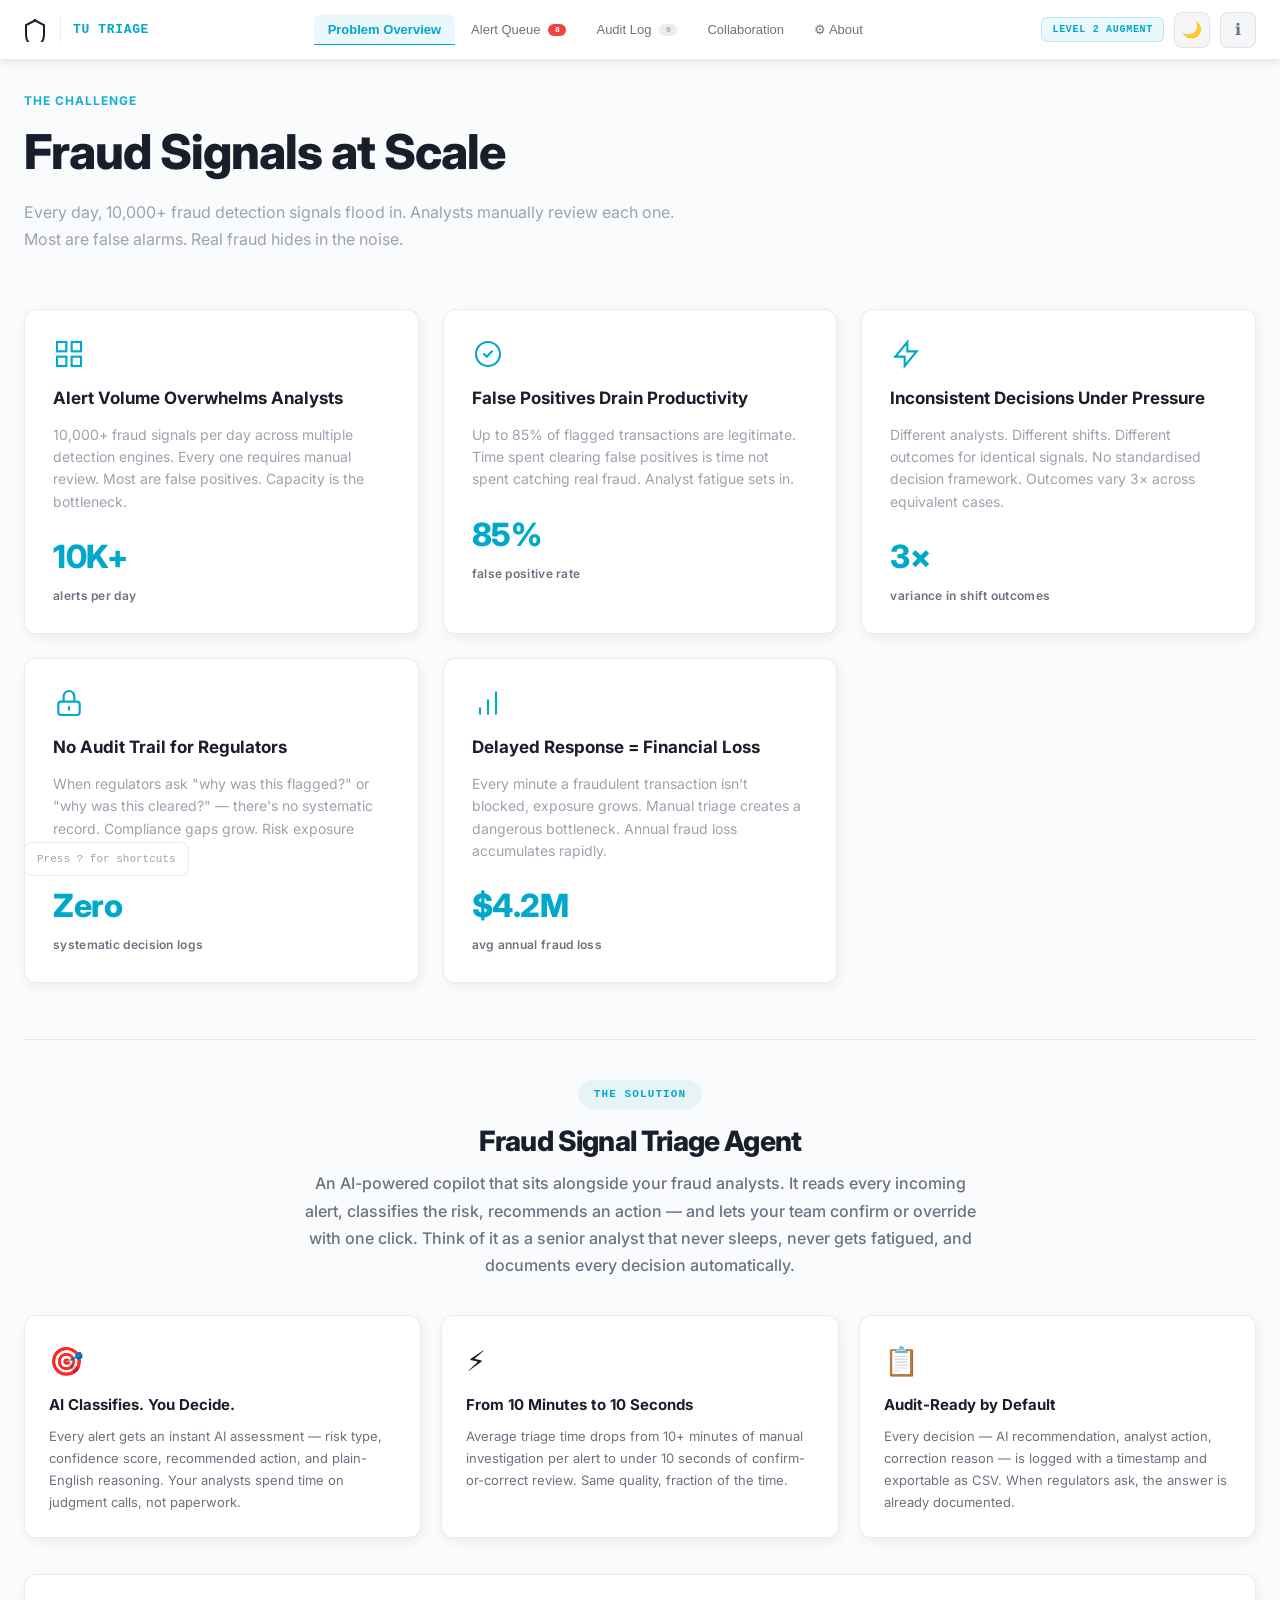
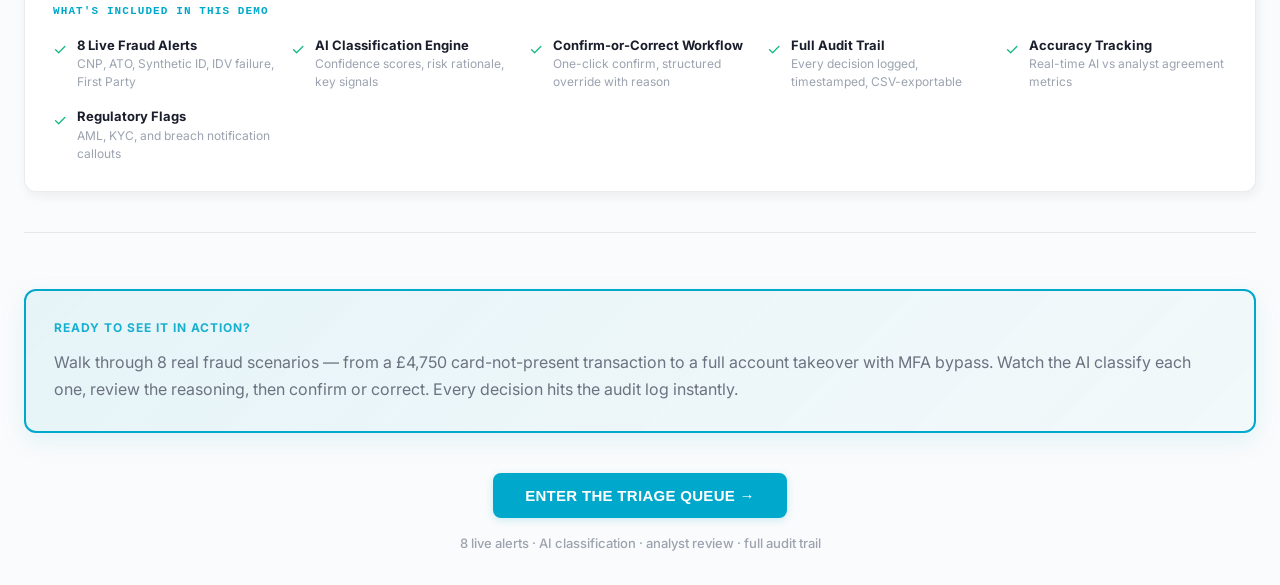
==== commit fd8e63ce: "Add Microsoft Teams collaboration simulation screen" ====
--- a/index.html
+++ b/index.html
@@ -395,6 +395,7 @@
   <div id="view-dashboard" class="view"></div>
   <div id="view-detail" class="view"></div>
   <div id="view-audit" class="view"></div>
+  <div id="view-collaboration" class="view"></div>
   <div id="view-settings" class="view"></div>
 </main>
 <div id="correctModal" class="modal-ov hidden" onclick="if(event.target===this)closeModal()">
@@ -487,7 +488,7 @@
 
 function buildNav(){
   document.getElementById("navTabs").innerHTML=[
-    {v:"overview",l:"Problem Overview",c:null},{v:"dashboard",l:"Alert Queue",c:"cq"},{v:"audit",l:"Audit Log",c:"ca"},{v:"settings",l:"⚙ About",c:null}
+    {v:"overview",l:"Problem Overview",c:null},{v:"dashboard",l:"Alert Queue",c:"cq"},{v:"audit",l:"Audit Log",c:"ca"},{v:"collaboration",l:"Collaboration",c:null},{v:"settings",l:"⚙ About",c:null}
   ].map(t=>`<button class="nav-tab" data-view="${t.v}" onclick="showView('${t.v}')">${t.l}${t.c?`<span class="tcnt m" id="${t.c}">0</span>`:""}</button>`).join("");
   updateCounts();
 }
@@ -506,6 +507,7 @@
   if(n==="overview")renderOverview();
   if(n==="audit")renderAudit();
   if(n==="dashboard")renderDash();
+  if(n==="collaboration")renderCollaboration();
   if(n==="settings")renderSettings();
 }
 
@@ -837,6 +839,73 @@
 </div>`;
 }
 
+function renderCollaboration(){
+  const messages=[
+    {sender:"Fraud Triage Bot",avatar:"FTB",color:"#7C3AED",timestamp:"9:02 AM",isBot:true,content:"🚨 <strong>High Priority Alert</strong> — ALT-0042 flagged as Account Takeover (97% confidence). Russian IP, MFA bypassed, $2,100 transaction initiated 4 min after credential change. Recommended action: BLOCK. @Sarah Chen please review."},
+    {sender:"Sarah Chen",avatar:"SC",color:"#3B82F6",timestamp:"9:04 AM",isBot:false,content:"On it. Pulling up the full signal now."},
+    {sender:"Fraud Triage Bot",avatar:"FTB",color:"#7C3AED",timestamp:"9:05 AM",isBot:true,content:"📋 <strong>ALT-0042 Detail</strong>: 7 failed logins in 24h → password change → email change → immediate $2,100 transfer. IP: 185.xx.xx.xx (Moscow). Device: NEW_DEVICE. This matches the ATO pattern we've been tracking since Tuesday."},
+    {sender:"Sarah Chen",avatar:"SC",color:"#3B82F6",timestamp:"9:08 AM",isBot:false,content:"Confirmed as ATO. Account locked. Reversed credential changes. Customer notified via secondary contact. Filing incident report now."},
+    {sender:"Fraud Triage Bot",avatar:"FTB",color:"#7C3AED",timestamp:"9:08 AM",isBot:true,content:"✅ ALT-0042 confirmed by Sarah Chen. Action: BLOCK. Logged to audit trail. Compliance notification queued (24hr breach escalation)."},
+    {sender:"Mike Torres",avatar:"MT",color:"#10B981",timestamp:"9:12 AM",isBot:false,content:"Good catch. Seeing similar pattern on ALT-0048 — Chinese IP on a UK business account. Want me to take that one?"},
+    {sender:"Sarah Chen",avatar:"SC",color:"#3B82F6",timestamp:"9:13 AM",isBot:false,content:"Yes please. That one's £8,900 so needs the step-up auth first before we block."},
+    {sender:"Fraud Triage Bot",avatar:"FTB",color:"#7C3AED",timestamp:"9:15 AM",isBot:true,content:"📊 <strong>Morning Summary</strong>: 8 alerts in queue. 2 critical (ATO), 2 high (CNP + IDV), 2 medium (Synth ID + First Party), 2 low (auto-resolve candidates). Current AI accuracy: 94%. Avg triage time: 8 seconds."},
+    {sender:"David Park",avatar:"DP",color:"#F59E0B",timestamp:"9:18 AM",isBot:false,content:"The two low-priority ones (ALT-0044, ALT-0047) — both known devices, 3DS authenticated, amounts in normal range. I'm comfortable auto-resolving those. Anyone object?"},
+    {sender:"Sarah Chen",avatar:"SC",color:"#3B82F6",timestamp:"9:19 AM",isBot:false,content:"No objection. Both look clean."},
+    {sender:"Fraud Triage Bot",avatar:"FTB",color:"#7C3AED",timestamp:"9:20 AM",isBot:true,content:"✅ ALT-0044 and ALT-0047 auto-resolved by David Park. Logged to audit trail."},
+    {sender:"Fraud Triage Bot",avatar:"FTB",color:"#7C3AED",timestamp:"9:25 AM",isBot:true,content:"⚠️ <strong>Regulatory Flag</strong>: ALT-0041 involves cross-border transaction over £3,000 (GB → NG). AML documentation required. @David Park — please ensure decision rationale is captured for compliance."},
+    {sender:"David Park",avatar:"DP",color:"#F59E0B",timestamp:"9:27 AM",isBot:false,content:"Noted. Adding AML notes now. This one's a clear block — IP risk 0.91, new device, 32x average spend."}
+  ];
+
+  document.getElementById("view-collaboration").innerHTML=`
+<div style="display:flex;flex-direction:column;height:calc(100vh - var(--nh));background:#F5F5F5;position:relative">
+  <div style="background:var(--s1);border-bottom:1px solid var(--bd);padding:16px 24px;display:flex;align-items:center;justify-content:space-between;flex-wrap:wrap;gap:16px">
+    <div>
+      <h1 style="font-size:18px;font-weight:700;margin:0;margin-bottom:4px">#fraud-ops-triage</h1>
+      <p style="font-size:12px;color:var(--t2);margin:0;font-weight:500">Team collaboration channel · 7 members online</p>
+    </div>
+    <div style="display:flex;gap:12px;align-items:center">
+      <button class="btn-ic" title="Pin message" style="opacity:0.6">📌</button>
+      <button class="btn-ic" title="Settings" style="opacity:0.6">⚙</button>
+    </div>
+  </div>
+
+  <div id="msgContainer" style="flex:1;overflow-y:auto;padding:24px;display:flex;flex-direction:column;gap:12px;background:linear-gradient(to bottom,#FAFBFC,#F5F6F8)">
+    ${messages.map((m,idx)=>`
+    <div style="animation:fade-in 300ms ease-out backwards;animation-delay:${idx*30}ms;display:flex;gap:12px;align-items:flex-start">
+      <div style="width:40px;height:40px;border-radius:50%;background:${m.color};color:white;display:flex;align-items:center;justify-content:center;font-size:12px;font-weight:700;flex-shrink:0;font-family:monospace">${m.avatar}</div>
+      <div style="flex:1;min-width:0">
+        <div style="display:flex;align-items:center;gap:8px;margin-bottom:4px">
+          <span style="font-weight:700;color:var(--t1);font-size:13px">${m.sender}</span>
+          ${m.isBot?'<span style="background:var(--tu);color:white;font-size:9px;padding:2px 8px;border-radius:3px;font-weight:700;letter-spacing:.03em">BOT</span>':''}
+          <span style="font-size:12px;color:var(--t3);font-family:monospace">${m.timestamp}</span>
+        </div>
+        <div style="background:white;border-radius:8px;padding:12px 14px;color:var(--t1);font-size:13px;line-height:1.5;word-wrap:break-word;${m.isBot?'border-left:3px solid var(--tu)':''}">${m.content}</div>
+      </div>
+    </div>
+    `).join("")}
+  </div>
+
+  <div style="background:var(--s1);border-top:1px solid var(--bd);padding:16px 24px;animation:fade-in 400ms ease-out">
+    <div style="display:flex;gap:12px;margin-bottom:8px;align-items:center">
+      <div style="width:32px;height:32px;border-radius:50%;background:#A0A9B8;flex-shrink:0"></div>
+      <div style="flex:1">
+        <div style="font-weight:600;color:var(--t1);font-size:12px">Fraud Triage Bot</div>
+        <div style="font-size:11px;color:var(--t3)">is typing…</div>
+      </div>
+    </div>
+    <div style="display:flex;gap:10px;align-items:center;padding:12px 14px;background:var(--s2);border-radius:24px;border:1px solid var(--bd)">
+      <input type="text" placeholder="Type a message..." disabled style="flex:1;background:transparent;border:none;outline:none;color:var(--t3);font-size:13px;font-family:'Inter',system-ui" />
+      <button class="btn-ic" style="opacity:0.4;pointer-events:none">📎</button>
+    </div>
+  </div>
+</div>`;
+
+  setTimeout(()=>{
+    const container=document.getElementById("msgContainer");
+    if(container)container.scrollTop=container.scrollHeight;
+  },100);
+}
+
 function renderSettings(){
   document.getElementById("view-settings").innerHTML=`
 <div class="wrap" style="max-width:700px">
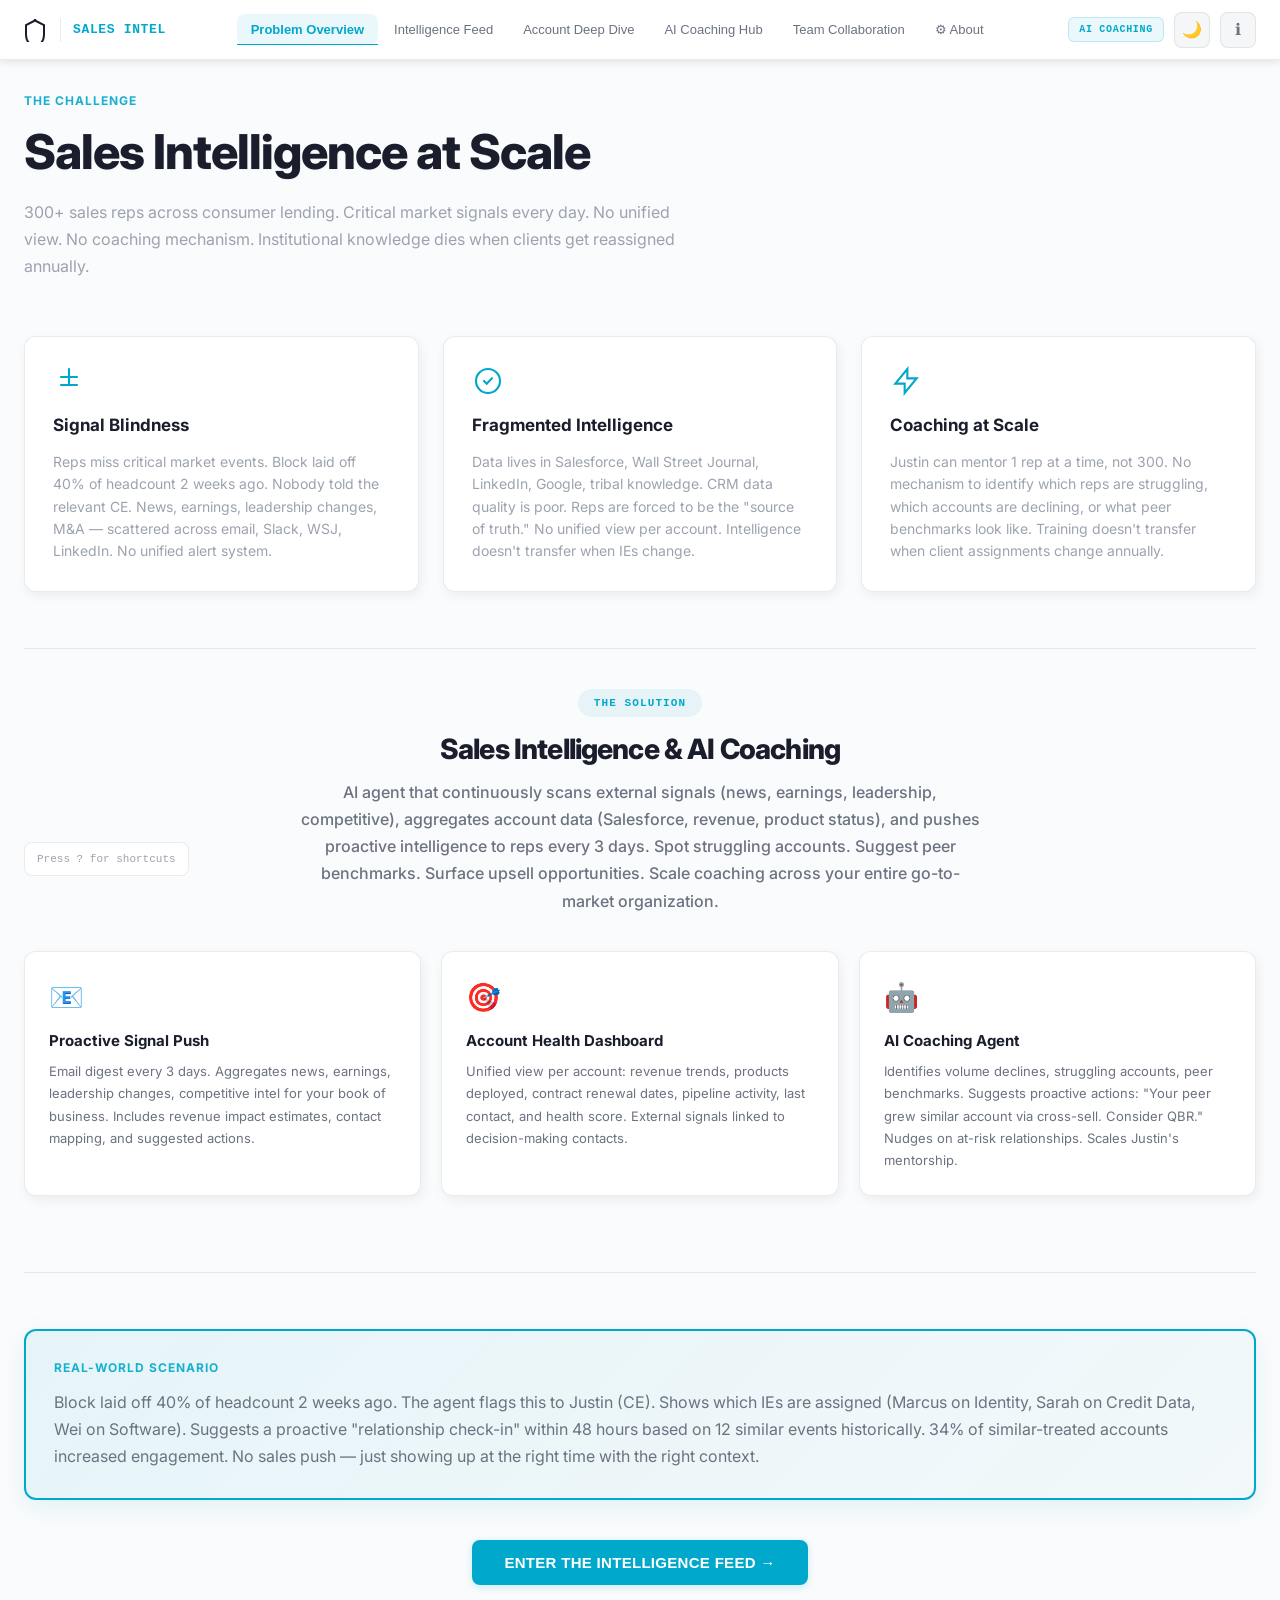
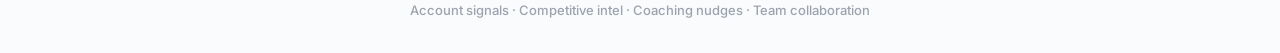
==== commit 388d30ae: "Rebuild POC: Fraud Triage → Sales Intelligence & AI Coaching Platform Aligned to Justin Murry's actu" ====
--- a/index.html
+++ b/index.html
@@ -3,7 +3,7 @@
 <head>
   <meta charset="UTF-8" />
   <meta name="viewport" content="width=device-width, initial-scale=1.0, maximum-scale=1.0" />
-  <title>Fraud Signal Triage — TransUnion</title>
+  <title>Sales Intelligence & AI Coaching — TransUnion</title>
   <link rel="icon" type="image/x-icon" href="https://www.transunion.com/etc.clientlibs/transunion/clientlibs/clientlib-trubrand/resources/images/favicons/favicon.ico" />
   <link rel="preconnect" href="https://fonts.googleapis.com" />
   <link href="https://fonts.googleapis.com/css2?family=Inter:wght@400;500;600;700&family=JetBrains+Mono:wght@400;600&display=swap" rel="stylesheet" />
@@ -137,9 +137,6 @@
 .ar:nth-child(n+8){animation-delay:450ms}
 @keyframes list-enter{from{opacity:0;transform:translateX(-20px)}to{opacity:1;transform:translateX(0)}}
 .ar:hover{border-color:var(--tu);box-shadow:0 8px 20px rgba(0,168,203,0.2);transform:translateY(-2px)}
-.ar.sc{border-left:4px solid var(--ok);background:linear-gradient(135deg,var(--okt) 0%,transparent 100%)}
-.ar.sx{border-left:4px solid var(--al);background:linear-gradient(135deg,rgba(245,158,11,0.08) 0%,transparent 100%)}
-.ar.sa{opacity:.6}
 .pdot{width:10px;height:10px;border-radius:50%;flex-shrink:0;box-shadow:0 0 8px currentColor;animation:pulse-dot 3s ease-in-out infinite}
 .pdot.critical{animation:pulse-dot-fast 2s ease-in-out infinite}
 @keyframes pulse-dot{0%,100%{opacity:1;transform:scale(1)}50%{opacity:0.6;transform:scale(1.1)}}
@@ -162,7 +159,7 @@
 .back:hover{color:var(--tu);transform:translateX(-4px)}
 .dh{display:flex;align-items:flex-start;justify-content:space-between;gap:20px;margin-bottom:28px;flex-wrap:wrap}
 .dm{display:flex;gap:8px;flex-wrap:wrap;margin-top:10px}
-.sgrid{display:grid;grid-template-columns:repeat(auto-fill,minmax(180px,1fr));gap:12px;margin-bottom:28px}
+.sgrid{display:grid;grid-template-columns:repeat(auto-fill,minmax(160px,1fr));gap:12px;margin-bottom:28px}
 .sc2{background:var(--s1);border:1px solid var(--bd);border-radius:var(--rs);padding:14px;box-shadow:var(--sh);transition:all 300ms;animation:signal-card-in 500ms ease-out backwards;cursor:default}
 .sc2:nth-child(1){animation-delay:100ms}
 .sc2:nth-child(2){animation-delay:150ms}
@@ -174,53 +171,11 @@
 .sc2:hover{border-color:var(--tu);box-shadow:0 4px 16px rgba(0,168,203,0.12)}
 .sk{font-size:10px;color:var(--t3);font-family:monospace;text-transform:uppercase;letter-spacing:.06em;margin-bottom:4px;font-weight:600}
 .sv{font-size:14px;font-weight:700;font-family:monospace;color:var(--t1);font-feature-settings:"tnum" 1;font-variant-numeric:tabular-nums}
-.sv.rh{color:var(--er);animation:shake 500ms ease-in-out}
-.sv.rm{color:var(--al)}
-.sv.ro{color:var(--ok)}
-@keyframes shake{0%,100%{transform:translateX(0)}25%{transform:translateX(-2px)}75%{transform:translateX(2px)}}
-.ais{background:var(--s1);border:1px solid var(--bd);border-radius:var(--r);overflow:hidden;margin-bottom:20px;box-shadow:var(--sh);animation:fade-in 500ms ease-out;transition:all 300ms}
-.aih{padding:16px 20px;background:linear-gradient(135deg,var(--s2),var(--s1));border-bottom:1px solid var(--bd);display:flex;align-items:center;justify-content:space-between;gap:16px;flex-wrap:wrap}
-.ahl{font-size:10px;font-weight:700;letter-spacing:.08em;text-transform:uppercase;font-family:monospace;color:var(--tu);margin-bottom:2px}
-.ahp{font-size:13px;color:var(--t2);margin:0}
-.aipend{padding:48px;text-align:center;animation:fade-in 400ms ease-out}
-.aipend p{color:var(--t2);font-size:13px;margin-bottom:16px}
-.aiproc{padding:48px;text-align:center;animation:fade-in 300ms ease-out}
-.skeleton{background:linear-gradient(90deg,var(--s2) 0%,var(--s3) 50%,var(--s2) 100%);background-size:200% 100%;animation:shimmer 2s infinite;border-radius:4px}
-@keyframes shimmer{0%{background-position:200% 0}100%{background-position:-200% 0}}
-.skeleton-bar{height:12px;margin-bottom:8px;border-radius:4px}
-.skeleton-text{height:14px;margin-bottom:12px;border-radius:4px}
-.spin{width:40px;height:40px;border:3px solid var(--s3);border-top-color:var(--tu);border-radius:50%;animation:spin .8s linear infinite;margin:0 auto 16px}
-@keyframes spin{to{transform:rotate(360deg)}}
-.pstep{font-size:12px;color:var(--t2);font-family:monospace;margin-top:12px;min-height:18px;font-weight:500;animation:fade-in 300ms ease-out}
-.airec{padding:24px;animation:fade-in 400ms ease-out}
-.aigrid{display:flex;gap:24px;flex-wrap:wrap;margin-bottom:20px}
-.af{flex:1;min-width:140px}
-.afl{font-size:10px;color:var(--t3);font-family:monospace;text-transform:uppercase;letter-spacing:.06em;margin-bottom:6px;font-weight:700}
-.afv{font-weight:700;font-size:15px;color:var(--t1);animation:counter-in 800ms ease-out}
-@keyframes counter-in{from{opacity:0}to{opacity:1}}
-.cbar{height:6px;background:var(--s3);border-radius:3px;overflow:hidden;margin-top:8px}
-.cfill{height:100%;border-radius:3px;background:linear-gradient(90deg,var(--tu),var(--tul));width:0;transition:width 1.2s cubic-bezier(.4,0,.2,1);box-shadow:0 0 12px rgba(0,168,203,0.4)}
 .rat{background:var(--tut);border-left:4px solid var(--tu);border-radius:var(--rs);padding:14px 16px;font-size:13px;line-height:1.7;margin-bottom:16px;color:var(--t1);font-weight:500;animation:fade-in 500ms ease-out}
-.ksigs{display:flex;gap:8px;flex-wrap:wrap;margin-bottom:16px}
-.stag{background:var(--tug);border:1px solid rgba(0,168,203,.25);color:var(--tu);font-size:11px;font-weight:700;padding:4px 12px;border-radius:20px;font-family:monospace;letter-spacing:.02em;animation:tag-in 400ms ease-out backwards;transition:all 200ms}
-.stag:nth-child(1){animation-delay:0ms}
-.stag:nth-child(2){animation-delay:50ms}
-.stag:nth-child(3){animation-delay:100ms}
-.stag:nth-child(4){animation-delay:150ms}
-.stag:nth-child(5){animation-delay:200ms}
-@keyframes tag-in{from{opacity:0;transform:scale(0.8) translateY(-4px)}to{opacity:1;transform:scale(1) translateY(0)}}
-.stag:hover{background:var(--tu);color:#fff;scale:1.05}
 .acbox{background:var(--okt);border:1px solid rgba(16,185,129,.2);border-radius:var(--rs);padding:14px 16px;margin-bottom:16px;animation:fade-in 500ms ease-out}
 .acbox .alb{font-size:9px;font-weight:700;color:var(--ok);font-family:monospace;text-transform:uppercase;letter-spacing:.08em;margin-bottom:6px}
 .acbox p{font-size:14px;font-weight:600;color:var(--t1);margin:0;line-height:1.6}
-.regnote{background:var(--alt);border:1px solid rgba(245,158,11,.2);border-radius:var(--rs);padding:12px 14px;font-size:12px;color:var(--al);margin-bottom:16px;font-weight:600;animation:fade-in 500ms ease-out}
-.regnote::before{content:"⚠ ";margin-right:4px}
 .dbar{background:var(--s1);border:1px solid var(--bd);border-radius:var(--r);padding:20px;display:flex;align-items:center;justify-content:space-between;gap:16px;flex-wrap:wrap;box-shadow:var(--sh);animation:fade-in 600ms ease-out;transition:all 300ms}
-.di{font-size:14px;color:var(--t2);font-weight:500}
-.di strong{color:var(--t1);font-weight:700}
-.di small{display:block;font-size:12px;color:var(--t3);margin-top:4px}
-.dbtns{display:flex;gap:12px;flex-wrap:wrap}
-.ddone{display:flex;align-items:center;gap:10px;font-size:14px;color:var(--t2);font-weight:600;animation:fade-in 400ms ease-out}
 .btn{padding:10px 22px;border-radius:var(--rs);font-size:13px;font-weight:700;cursor:pointer;border:none;transition:all 200ms cubic-bezier(.4,0,.2,1);display:inline-flex;align-items:center;gap:6px;text-transform:uppercase;letter-spacing:.02em;position:relative;overflow:hidden}
 .btn::before{content:"";position:absolute;top:50%;left:50%;width:0;height:0;background:rgba(255,255,255,0.2);border-radius:50%;transform:translate(-50%,-50%);transition:width 600ms,height 600ms}
 .btn:active::before{width:300px;height:300px}
@@ -229,34 +184,8 @@
 .b-cl:hover:not(:disabled){background:var(--tud);box-shadow:0 6px 16px rgba(0,168,203,0.4);transform:translateY(-2px)}
 .b-ok{background:var(--ok);color:#fff;box-shadow:0 2px 8px rgba(16,185,129,0.2)}
 .b-ok:hover:not(:disabled){background:#059669;box-shadow:0 6px 16px rgba(16,185,129,0.4);transform:translateY(-2px)}
-.b-fx{background:var(--al);color:#fff;border:none;box-shadow:0 2px 8px rgba(245,158,11,0.2)}
-.b-fx:hover:not(:disabled){background:#D97706;box-shadow:0 6px 16px rgba(245,158,11,0.4);transform:translateY(-2px)}
 .b-cn{background:var(--s2);color:var(--t2);border:1px solid var(--bd);box-shadow:0 1px 4px rgba(0,0,0,0.04)}
 .b-cn:hover{border-color:var(--tu);color:var(--tu);background:var(--tut);box-shadow:0 4px 12px rgba(0,168,203,0.2);transform:translateY(-2px)}
-.modal-ov{position:fixed;inset:0;background:rgba(0,0,0,.25);display:flex;align-items:center;justify-content:center;z-index:200;padding:20px;backdrop-filter:blur(12px);-webkit-backdrop-filter:blur(12px);animation:fade-in 300ms ease-out}
-.modal-ov.hidden{display:none;animation:none}
-.modal{background:var(--s1);border:1px solid var(--bd);border-radius:var(--r);width:100%;max-width:500px;padding:28px;box-shadow:0 20px 40px rgba(0,0,0,.15);animation:modal-in 400ms cubic-bezier(.34,.1,.68,.55) forwards}
-@keyframes modal-in{from{opacity:0;transform:scale(0.95) translateY(-20px)}to{opacity:1;transform:scale(1) translateY(0)}}
-.modal h2{margin-bottom:8px;color:var(--t1)}
-.modal>p{color:var(--t2);font-size:13px;margin-bottom:20px}
-.fg{margin-bottom:18px}
-.fl{display:block;font-size:12px;font-weight:700;color:var(--t1);text-transform:uppercase;letter-spacing:.05em;margin-bottom:8px;font-family:monospace}
-.fsel,.fta{width:100%;padding:10px 14px;border:1px solid var(--bd);border-radius:var(--rs);background:var(--s1);color:var(--t1);font-size:13px;font-family:'Inter',system-ui;transition:all 200ms;outline:none}
-.fsel:focus,.fta:focus{border-color:var(--tu);box-shadow:0 0 0 3px rgba(0,168,203,0.1);outline:none}
-.fta{min-height:100px;resize:vertical}
-.mact{display:flex;gap:12px;justify-content:flex-end;margin-top:24px}
-.av{padding:32px 24px;max-width:1280px;margin:0 auto}
-.atw{overflow-x:auto;margin-bottom:20px}
-table{width:100%;font-size:12px;border-collapse:collapse;animation:fade-in 500ms ease-out}
-th{background:linear-gradient(135deg,var(--s2),var(--s1));color:var(--t1);padding:12px;text-align:left;font-weight:700;border-bottom:2px solid var(--bd);position:sticky;top:0;font-family:monospace;font-size:10px;letter-spacing:.05em;text-transform:uppercase}
-td{padding:12px;border-bottom:1px solid var(--bd);color:var(--t2)}
-td.tm{font-family:monospace;font-weight:500;color:var(--t1);white-space:nowrap}
-td.tco{color:var(--ok);font-weight:600}
-td.tcx{color:var(--al);font-weight:600}
-td.tca{color:var(--t2);font-weight:500}
-tr:hover{background:var(--s2);transition:background-color 200ms}
-.aftr{display:flex;justify-content:space-between;align-items:center;padding:16px;background:var(--s2);border-radius:var(--r);font-size:12px;color:var(--t2);flex-wrap:wrap;gap:12px}
-.aftr span{font-family:monospace;font-weight:600}
 .tow{position:fixed;bottom:24px;right:24px;display:flex;flex-direction:column;gap:8px;pointer-events:none;z-index:150}
 .toast{background:var(--s1);border:1px solid var(--bd);border-radius:var(--rs);padding:12px 16px;font-size:12px;font-weight:600;color:var(--t1);box-shadow:0 8px 24px rgba(0,0,0,0.12);pointer-events:auto;animation:toast-in 400ms cubic-bezier(.34,.1,.68,.55) forwards;font-family:'Inter',system-ui;white-space:nowrap;max-width:320px;display:flex;align-items:center;gap:10px;position:relative;overflow:hidden}
 @keyframes toast-in{from{opacity:0;transform:translateX(400px) translateY(0)}to{opacity:1;transform:translateX(0)}}
@@ -264,13 +193,119 @@
 @keyframes toast-progress{from{width:100%}to{width:0}}
 .toast.ok{border-color:var(--ok);background:linear-gradient(135deg,rgba(16,185,129,0.1) 0%,var(--s1) 100%)}
 .toast.ok::before{background:var(--ok)}
-.toast.er{border-color:var(--er);background:linear-gradient(135deg,rgba(239,68,68,0.1) 0%,var(--s1) 100%)}
-.toast.er::before{background:var(--er)}
 .toast.in{border-color:var(--tu);background:linear-gradient(135deg,rgba(0,168,203,0.1) 0%,var(--s1) 100%)}
 .toast.in::before{background:var(--tu)}
-.toast.ok::before,.toast.er::before,.toast.in::before{animation:toast-progress 3s linear forwards}
 .kbd-hint{position:fixed;bottom:24px;left:24px;font-size:11px;color:var(--t3);background:var(--s1);border:1px solid var(--bd);border-radius:var(--rs);padding:8px 12px;font-family:monospace;cursor:pointer;transition:all 200ms;z-index:50}
 .kbd-hint:hover{border-color:var(--tu);color:var(--tu);background:var(--tut)}
+
+/* Overview Cards */
+.overview-headline{margin-bottom:56px;animation:slideUp 0.5s ease-out}
+.overview-overline{font-size:12px;font-weight:700;letter-spacing:1px;color:var(--tu);text-transform:uppercase;margin-bottom:16px;opacity:0.9}
+.overview-h1{font-size:48px;font-weight:800;color:var(--t1);line-height:1.1;margin-bottom:20px;letter-spacing:-1px}
+.overview-sub{font-size:16px;color:var(--t3);line-height:1.7;max-width:680px;font-weight:400}
+.problem-cards{display:grid;grid-template-columns:repeat(auto-fit,minmax(300px,1fr));gap:24px;margin-bottom:56px}
+.problem-card{background:var(--s1);padding:28px;border:1px solid var(--bd);border-radius:12px;box-shadow:var(--sh);transition:all 0.3s ease-out;position:relative;overflow:hidden;animation:slideUp 0.5s ease-out backwards}
+.problem-card::before{content:'';position:absolute;top:0;left:0;right:0;bottom:0;background:linear-gradient(135deg,rgba(0,168,203,0.05),transparent);opacity:0;transition:opacity 0.3s ease-out}
+.problem-card:nth-child(1){animation-delay:0.1s}
+.problem-card:nth-child(2){animation-delay:0.15s}
+.problem-card:nth-child(3){animation-delay:0.2s}
+.problem-card:hover{border-color:var(--tu);box-shadow:0 16px 40px rgba(0,168,203,0.15);transform:translateY(-6px)}
+.problem-card:hover::before{opacity:1}
+.problem-card-icon{width:32px;height:32px;color:var(--tu);margin-bottom:16px;display:block;transition:transform 0.3s ease-out}
+.problem-card:hover .problem-card-icon{transform:scale(1.15) rotate(5deg)}
+.problem-card-title{font-size:17px;font-weight:700;color:var(--t1);margin-bottom:12px}
+.problem-card-body{font-size:14px;color:var(--t3);line-height:1.6}
+.case-callout{background:linear-gradient(135deg,rgba(0,168,203,0.08),rgba(51,188,218,0.04));border:2px solid var(--tu);border-radius:12px;padding:28px;margin-bottom:40px;backdrop-filter:blur(8px);box-shadow:0 8px 24px rgba(0,168,203,0.1);animation:slideUp 0.5s ease-out 0.35s backwards}
+.case-callout-label{font-size:12px;font-weight:700;letter-spacing:1px;color:var(--tu);text-transform:uppercase;margin-bottom:12px;opacity:0.9}
+.case-callout-text{font-size:16px;color:var(--t2);line-height:1.7}
+.problem-cta{display:flex;flex-direction:column;align-items:center;gap:16px;animation:slideUp 0.5s ease-out 0.4s backwards}
+.problem-cta-sub{font-size:13px;color:var(--t3);font-weight:500}
+@keyframes slideUp{from{opacity:0;transform:translateY(24px)}to{opacity:1;transform:translateY(0)}}
+
+/* Coaching Hub */
+.coach-grid{display:grid;grid-template-columns:2fr 1fr;gap:24px}
+.coach-perf{background:var(--s1);border:1px solid var(--bd);border-radius:var(--r);padding:32px;box-shadow:var(--sh);animation:fade-in 500ms ease-out}
+.coach-score{font-size:28px;font-weight:800;color:var(--tu);margin-bottom:8px}
+.coach-ring{width:120px;height:120px;border-radius:50%;background:conic-gradient(var(--tu) 0deg,var(--tu) 280deg,var(--s2) 280deg);display:flex;align-items:center;justify-content:center;margin:20px 0}
+.coach-ring-val{font-size:32px;font-weight:800;color:var(--t1)}
+.coach-cards{display:flex;flex-direction:column;gap:16px;margin-top:24px}
+.coach-card{background:var(--s1);border-left:4px solid var(--tu);border-radius:var(--rs);padding:16px;box-shadow:var(--sh);animation:card-enter 500ms ease-out backwards}
+.coach-card:nth-child(1){animation-delay:200ms}
+.coach-card:nth-child(2){animation-delay:250ms}
+.coach-card:nth-child(3){animation-delay:300ms}
+.coach-title{font-weight:700;font-size:13px;color:var(--t1);margin-bottom:6px}
+.coach-body{font-size:12px;color:var(--t2);line-height:1.6}
+.coach-peer{background:var(--s1);border:1px solid var(--bd);border-radius:var(--r);padding:20px;box-shadow:var(--sh);animation:fade-in 600ms ease-out}
+.coach-chart{display:flex;align-items:flex-end;gap:12px;height:160px;margin:24px 0}
+.coach-bar{flex:1;background:var(--tut);border-radius:4px 4px 0 0;position:relative;transition:all 200ms}
+.coach-bar:hover{background:var(--tu)}
+.coach-bar-label{position:absolute;bottom:-24px;left:0;right:0;font-size:11px;text-align:center;color:var(--t2);font-weight:600;white-space:nowrap}
+.coach-bar-value{position:absolute;top:-24px;left:0;right:0;font-size:12px;text-align:center;color:var(--t1);font-weight:700}
+
+/* Teams Styles */
+.teams-container{display:flex;height:calc(100vh - var(--nh));background:#FFFFFF}
+.teams-sidebar{width:260px;background:#FFFFFF;border-right:1px solid #E8E8E8;display:flex;flex-direction:column;overflow-y:auto;font-family:'Segoe UI','Inter',system-ui,sans-serif;flex-shrink:0}
+.teams-sidebar-section{padding:16px 0;border-bottom:1px solid #F0F0F0}
+.teams-sidebar-header{padding:12px 16px;font-size:11px;font-weight:700;text-transform:uppercase;color:#6B7280;letter-spacing:0.5px}
+.teams-channel-list{list-style:none;margin:0;padding:0}
+.teams-channel-item{padding:8px 16px;font-size:13px;color:#424242;cursor:pointer;transition:all 150ms;display:flex;align-items:center;gap:8px}
+.teams-channel-item::before{content:'#';font-weight:700;color:#9CA3AF}
+.teams-channel-item:hover{background:#F5F5F5}
+.teams-channel-item.active{background:linear-gradient(135deg,rgba(98,100,167,0.1),transparent);color:#6264A7;font-weight:600}
+.teams-channel-unread{display:inline-flex;align-items:center;justify-content:center;width:16px;height:16px;background:#E74C3C;color:white;border-radius:50%;font-size:10px;font-weight:700;margin-left:auto;flex-shrink:0}
+.teams-main{flex:1;display:flex;flex-direction:column;background:#FFFFFF}
+.teams-header{background:#FFFFFF;border-bottom:1px solid #E8E8E8;padding:12px 24px;display:flex;align-items:center;justify-content:space-between;gap:16px;flex-wrap:wrap}
+.teams-header-left{display:flex;align-items:center;gap:16px}
+.teams-channel-name{font-size:16px;font-weight:600;color:#424242}
+.teams-member-count{font-size:12px;color:#6B7280;font-weight:400}
+.teams-tabs{display:flex;gap:24px;margin-left:16px;border-bottom:1px solid #E8E8E8;padding-bottom:0}
+.teams-tab{padding:8px 0;font-size:13px;color:#6B7280;cursor:pointer;border-bottom:2px solid transparent;transition:all 150ms;font-weight:500}
+.teams-tab.active{color:#6264A7;border-bottom-color:#6264A7}
+.teams-header-right{display:flex;gap:8px;align-items:center}
+.teams-icon-btn{width:32px;height:32px;border:none;background:transparent;color:#6B7280;cursor:pointer;font-size:16px;border-radius:4px;transition:all 150ms;display:flex;align-items:center;justify-content:center}
+.teams-icon-btn:hover{background:#F0F0F0;color:#424242}
+.teams-messages{flex:1;overflow-y:auto;padding:16px 24px;display:flex;flex-direction:column;background:#FFFFFF;gap:0}
+.teams-message-group{display:flex;gap:12px;margin-bottom:12px;animation:fadeInUp 300ms ease-out forwards;opacity:0}
+@keyframes fadeInUp{from{opacity:0;transform:translateY(8px)}to{opacity:1;transform:translateY(0)}}
+.teams-avatar{width:40px;height:40px;border-radius:50%;display:flex;align-items:center;justify-content:center;font-weight:700;font-size:13px;color:white;flex-shrink:0;position:relative;font-family:monospace}
+.teams-avatar.bot{background:linear-gradient(135deg,#6264A7,#7A7EBA);font-size:11px}
+.teams-avatar::after{content:'';position:absolute;bottom:-1px;right:-1px;width:12px;height:12px;border-radius:50%;border:2px solid white;background:#31A24C;opacity:0}
+.teams-content{flex:1;min-width:0}
+.teams-message-header{display:flex;align-items:center;gap:8px;margin-bottom:4px}
+.teams-sender{font-weight:600;font-size:13px;color:#424242}
+.teams-badge{display:inline-flex;align-items:center;padding:2px 6px;background:#6264A7;color:white;font-size:9px;font-weight:700;border-radius:3px;text-transform:uppercase;letter-spacing:0.5px}
+.teams-timestamp{font-size:12px;color:#9CA3AF;font-family:monospace}
+.teams-message-text{font-size:13px;color:#424242;line-height:1.5;word-wrap:break-word}
+.teams-adaptive-card{background:#F5F5F5;border-left:4px solid #6264A7;border-radius:4px;padding:12px;margin-top:4px;font-size:12px}
+.teams-card-title{font-weight:700;color:#424242;margin-bottom:8px;font-size:13px}
+.teams-card-table{width:100%;border-collapse:collapse;margin:8px 0;font-size:11px}
+.teams-card-table tr{border-bottom:1px solid #EFEFEF}
+.teams-card-table td{padding:6px;color:#6B7280}
+.teams-card-table td:first-child{font-weight:600;width:40%;color:#424242}
+.teams-card-actions{display:flex;gap:8px;margin-top:8px;flex-wrap:wrap}
+.teams-action-btn{padding:4px 12px;border:1px solid #D0D0D0;background:white;color:#6264A7;border-radius:3px;font-size:11px;font-weight:600;cursor:pointer;transition:all 150ms;white-space:nowrap}
+.teams-action-btn:hover{background:#6264A7;color:white}
+.teams-typing{display:flex;gap:8px;align-items:center;padding:8px 12px;background:#F5F5F5;border-radius:4px;margin-top:4px}
+.teams-typing-dot{width:6px;height:6px;border-radius:50%;background:#6B7280;animation:typingBounce 1.4s infinite}
+.teams-typing-dot:nth-child(2){animation-delay:0.2s}
+.teams-typing-dot:nth-child(3){animation-delay:0.4s}
+@keyframes typingBounce{0%,60%,100%{transform:translateY(0);opacity:0.7}30%{transform:translateY(-8px);opacity:1}}
+.teams-new-messages{display:flex;align-items:center;justify-content:center;height:32px;margin:16px 0;position:relative}
+.teams-new-messages-line{flex:1;height:1px;background:#E8E8E8}
+.teams-new-messages-dot{width:8px;height:8px;border-radius:50%;background:#E74C3C;margin:0 12px}
+.teams-compose{background:#FFFFFF;border-top:1px solid #E8E8E8;padding:16px 24px}
+.teams-compose-toolbar{display:flex;gap:8px;margin-bottom:12px;padding-bottom:8px;border-bottom:1px solid #F0F0F0}
+.teams-toolbar-btn{width:28px;height:28px;border:none;background:transparent;color:#6B7280;cursor:pointer;font-size:14px;border-radius:4px;transition:all 150ms;display:flex;align-items:center;justify-content:center}
+.teams-toolbar-btn:hover{background:#F0F0F0;color:#6264A7}
+.teams-toolbar-btn:disabled{opacity:0.5;cursor:not-allowed;color:#9CA3AF}
+.teams-compose-input{width:100%;border:1px solid #D0D0D0;border-radius:4px;padding:10px 12px;font-size:13px;font-family:'Segoe UI','Inter',system-ui;color:#424242;resize:vertical;background:#F5F5F5}
+.teams-compose-input:disabled{background:#F5F5F5;cursor:not-allowed;opacity:0.7}
+.teams-compose-input::placeholder{color:#9CA3AF}
+.teams-placeholder{text-align:center;padding:40px 20px;color:#9CA3AF;font-size:13px}
+.skeleton-loading{background:linear-gradient(90deg,#EFEFEF 0%,#F5F5F5 50%,#EFEFEF 100%);background-size:200% 100%;animation:skeletonShimmer 1.5s infinite}
+@keyframes skeletonShimmer{0%{background-position:200% 0}100%{background-position:-200% 0}}
+.skeleton-msg{height:60px;margin-bottom:12px;border-radius:4px}
+
 @media(max-width:768px){
   .nav{padding:0 16px}
   .wrap{padding:24px 16px}
@@ -280,99 +315,11 @@
   .ph h1{font-size:20px}
   .dh{flex-direction:column;align-items:flex-start}
   .sgrid{grid-template-columns:1fr}
-  .modal{max-width:90vw}
-  .aftr{flex-direction:column;align-items:flex-start}
+  .coach-grid{grid-template-columns:1fr}
   .tow{bottom:16px;right:16px}
   .toast{max-width:calc(100vw - 32px)}
 }
-  
-/* Overview Problem Cards */
-.overview-headline { margin-bottom: 56px; animation: slideUp 0.5s ease-out; }
-.overview-overline { font-size: 12px; font-weight: 700; letter-spacing: 1px; color: var(--tu); text-transform: uppercase; margin-bottom: 16px; opacity: 0.9; }
-.overview-h1 { font-size: 48px; font-weight: 800; color: var(--t1); line-height: 1.1; margin-bottom: 20px; letter-spacing: -1px; }
-.overview-sub { font-size: 16px; color: var(--t3); line-height: 1.7; max-width: 680px; font-weight: 400; }
-
-.problem-cards {
-  display: grid; grid-template-columns: repeat(auto-fit, minmax(300px, 1fr));
-  gap: 24px; margin-bottom: 56px;
-}
-
-.problem-card {
-  background: var(--s1); padding: 28px;
-  border: 1px solid var(--bd); border-radius: 12px;
-  box-shadow: var(--sh);
-  transition: all 0.3s ease-out;
-  position: relative;
-  overflow: hidden;
-  animation: slideUp 0.5s ease-out backwards;
-}
-
-.problem-card::before {
-  content: '';
-  position: absolute;
-  top: 0; left: 0; right: 0; bottom: 0;
-  background: linear-gradient(135deg, rgba(0,168,203,0.05), transparent);
-  opacity: 0;
-  transition: opacity 0.3s ease-out;
-}
-
-.problem-card:nth-child(1) { animation-delay: 0.1s; }
-.problem-card:nth-child(2) { animation-delay: 0.15s; }
-.problem-card:nth-child(3) { animation-delay: 0.2s; }
-.problem-card:nth-child(4) { animation-delay: 0.25s; }
-.problem-card:nth-child(5) { animation-delay: 0.3s; }
-
-.problem-card:hover {
-  border-color: var(--tu);
-  box-shadow: 0 16px 40px rgba(0,168,203,0.15);
-  transform: translateY(-6px);
-}
-
-.problem-card:hover::before { opacity: 1; }
-
-.problem-card-icon {
-  width: 32px; height: 32px; color: var(--tu);
-  margin-bottom: 16px; display: block;
-  transition: transform 0.3s ease-out;
-}
-
-.problem-card:hover .problem-card-icon { transform: scale(1.15) rotate(5deg); }
-
-.problem-card-title { font-size: 17px; font-weight: 700; color: var(--t1); margin-bottom: 12px; }
-.problem-card-body { font-size: 14px; color: var(--t3); line-height: 1.6; margin-bottom: 20px; }
-.problem-card-stat { font-size: 32px; font-weight: 800; color: var(--tu); margin-bottom: 6px; letter-spacing: -0.5px; }
-.problem-card-stat-label { font-size: 12px; color: var(--t2); font-weight: 600; letter-spacing: 0.3px; }
-
-.case-callout {
-  background: linear-gradient(135deg, rgba(0,168,203,0.08), rgba(51,188,218,0.04));
-  border: 2px solid var(--tu);
-  border-radius: 12px;
-  padding: 28px;
-  margin-bottom: 40px;
-  backdrop-filter: blur(8px);
-  box-shadow: 0 8px 24px rgba(0,168,203,0.1);
-  animation: slideUp 0.5s ease-out 0.35s backwards;
-}
-
-.case-callout-label { font-size: 12px; font-weight: 700; letter-spacing: 1px; color: var(--tu); text-transform: uppercase; margin-bottom: 12px; opacity: 0.9; }
-.case-callout-text { font-size: 16px; color: var(--t2); line-height: 1.7; }
-
-.problem-cta {
-  display: flex;
-  flex-direction: column;
-  align-items: center;
-  gap: 16px;
-  animation: slideUp 0.5s ease-out 0.4s backwards;
-}
-
-.problem-cta-sub { font-size: 13px; color: var(--t3); font-weight: 500; }
-
-@keyframes slideUp {
-  from { opacity: 0; transform: translateY(24px); }
-  to { opacity: 1; transform: translateY(0); }
-}
-
-</style>
+  </style>
 </head>
 <body>
 <nav class="nav">
@@ -381,11 +328,11 @@
       <path d="M12 2L2 7v10c0 5.55 3.84 10.74 9 12 5.16-1.26 9-6.45 9-12V7l-10-5z"/>
     </svg>
     <div class="nav-div"></div>
-    <div class="nav-title">TU Triage</div>
+    <div class="nav-title">Sales Intel</div>
   </div>
   <div class="nav-tabs" id="navTabs"></div>
   <div class="nav-r">
-    <span class="nav-badge">Level 2 Augment</span>
+    <span class="nav-badge">AI Coaching</span>
     <button class="theme-toggle" id="themeToggle" onclick="toggleTheme()">🌙</button>
     <button class="btn-ic" onclick="showSettings()">ℹ</button>
   </div>
@@ -394,75 +341,46 @@
   <div id="view-overview" class="view"></div>
   <div id="view-dashboard" class="view"></div>
   <div id="view-detail" class="view"></div>
-  <div id="view-audit" class="view"></div>
+  <div id="view-coaching" class="view"></div>
   <div id="view-collaboration" class="view"></div>
   <div id="view-settings" class="view"></div>
 </main>
-<div id="correctModal" class="modal-ov hidden" onclick="if(event.target===this)closeModal()">
-  <div class="modal">
-    <h2>Correct Classification</h2>
-    <p>Override the AI assessment. Your correction is logged as a training signal and improves future accuracy.</p>
-    <input type="hidden" id="mId"/>
-    <div class="fg"><label class="fl">Correct Risk Type</label>
-      <select id="mType" class="fsel">
-        <option>Card Not Present Fraud</option><option>Account Takeover</option>
-        <option>Synthetic Identity Fraud</option><option>First Party Fraud</option>
-        <option>Identity Verification Failure</option><option>False Positive — Not Fraud</option>
-        <option>Requires Further Investigation</option>
-      </select></div>
-    <div class="fg"><label class="fl">Correct Urgency</label>
-      <select id="mUrg" class="fsel"><option>CRITICAL</option><option>HIGH</option><option selected>MEDIUM</option><option>LOW</option></select></div>
-    <div class="fg"><label class="fl">Reason for Correction <span style="color:var(--er)">*</span></label>
-      <textarea id="mReason" class="fta" placeholder="e.g., Customer confirmed legitimate travel. IP mismatch expected, not fraud."></textarea></div>
-    <div class="mact">
-      <button class="btn b-cn" onclick="closeModal()">Cancel</button>
-      <button class="btn b-fx" onclick="submitCorrection()">✏ Submit Correction</button>
-    </div>
-  </div>
-</div>
 <div id="toasts" class="tow"></div>
 <div class="kbd-hint" id="kbdHint" onclick="showKbdHints()">Press ? for shortcuts</div>
+
 <script>
-const P={CRITICAL:{c:"#EF4444",b:"rgba(239,68,68,0.08)"},HIGH:{c:"#F59E0B",b:"rgba(245,158,11,0.08)"},MEDIUM:{c:"#00A8CB",b:"rgba(0,168,203,0.08)"},LOW:{c:"#10B981",b:"rgba(16,185,129,0.08)"}};
-const TL={cnp:"Card Not Present",ato:"Account Takeover",synth:"Synthetic Identity",idv:"Identity Verification",fp:"First Party Fraud"};
-
-const MOCK={
-"ALT-0041":{risk_type:"Card Not Present Fraud",urgency:"HIGH",confidence:.93,recommendation:"BLOCK",rationale:"IP risk score of 0.91 combined with geographic mismatch — cardholder in GB, transaction routed through Nigeria — is a strong CNP fraud indicator. Device fingerprint is unrecognised (NEW_DEVICE) and transaction amount £4,750 is 32× average spend of £145.50. 3DS authentication failed and addresses do not match.",key_signals:["IP risk: 0.91","GB → NG mismatch","NEW_DEVICE","£4,750 vs £145.50 avg","3DS: not authenticated"],suggested_action:"Block transaction immediately. Place hold on card. Contact cardholder on registered mobile to verify.",false_positive_probability:.06,regulatory_note:"Cross-border transaction over £3,000 — document decision rationale for AML record-keeping."},
-"ALT-0042":{risk_type:"Account Takeover",urgency:"CRITICAL",confidence:.97,recommendation:"BLOCK",rationale:"Textbook account takeover. Access from Russian IP (risk score 0.95) despite US registration. MFA bypassed. Password and email both changed. $2,100 transaction initiated 4 minutes after account modification. Seven failed logins in prior 24 hours indicate brute-force attack.",key_signals:["Login RU vs registered US","MFA bypassed","Password + email changed","Transaction 4 mins after change","7 failed logins in 24h"],suggested_action:"Lock account immediately. Reverse password and email changes. Notify customer via secondary contact. File incident report.",false_positive_probability:.02,regulatory_note:"Account takeover involving credential compromise must be reported under breach notification if PII accessed. Escalate to compliance within 24 hours."},
-"ALT-0043":{risk_type:"Synthetic Identity Fraud",urgency:"MEDIUM",confidence:.81,recommendation:"INVESTIGATE",rationale:"Multiple indicators consistent with synthetic identity application. SSN first used in adulthood (not childhood). Issued in Wyoming but applicant in New York — common in SSN farming. Credit file only 11 days old with 8 inquiries in 30 days. Employer verification failed. Phone number 9 days old.",key_signals:["SSN: adult first use","Credit file: 11 days old","8 inquiries in 30 days","Employer: verification failed","Phone: 9 days old"],suggested_action:"Request enhanced KYC documentation — government-issued ID, proof of address within 30 days, employer confirmation letter. Do not approve until reviewed.",false_positive_probability:.19,regulatory_note:null},
-"ALT-0044":{risk_type:"False Positive — Not Fraud",urgency:"LOW",confidence:.91,recommendation:"AUTO_RESOLVE",rationale:"Signal profile highly consistent with legitimate transaction. IP risk score 0.08. Recognised device. Both cardholder and merchant in Canada. Transaction CAD 89.99 within normal range (average CAD 92.00). 3DS authenticated. Addresses match. Netflix Canada is well-known low-risk merchant.",key_signals:["IP risk: 0.08","KNOWN_DEVICE","CA → CA","Amount within avg","3DS: authenticated"],suggested_action:"Auto-resolve as false positive. Consider adjusting velocity threshold for subscription category to reduce noise.",false_positive_probability:.91,regulatory_note:null},
-"ALT-0045":{risk_type:"Identity Verification Failure",urgency:"HIGH",confidence:.88,recommendation:"ESCALATE",rationale:"Liveness check failed outright. Face match score 0.41 is well below 0.70 minimum threshold — presented document does not correspond to person completing verification. Document authenticity score 0.62 also below threshold, suggesting passport may be altered or counterfeit. Address verification returned partial match.",key_signals:["Liveness: FAIL","Face match: 0.41 (min 0.70)","Document authenticity: 0.62","Address verification: PARTIAL","New account + overdraft"],suggested_action:"Decline application. Request in-branch verification with two forms of original ID. Flag for 90-day enhanced monitoring.",false_positive_probability:.10,regulatory_note:"Failed identity verification on new account application must be documented per KYC/AML. Retain all verification records for 5 years."},
-"ALT-0046":{risk_type:"First Party Fraud",urgency:"MEDIUM",confidence:.78,recommendation:"INVESTIGATE",rationale:"Customer filed 4 disputes and 3 chargebacks in 12 months with 92% win rate — pattern consistent with deliberate first-party fraud. Most recent dispute 18 days ago. Current transaction $520 matches average dispute amount of $340. Pattern flag: high_dispute_velocity.",key_signals:["4 disputes + 3 chargebacks in 12m","Win rate: 92%","Last dispute: 18 days ago","Transaction ≈ avg dispute amount","Pattern: high velocity"],suggested_action:"Place manual review hold. Review full dispute history. If pattern confirmed, restrict chargeback rights and flag for enhanced monitoring.",false_positive_probability:.22,regulatory_note:null},
-"ALT-0047":{risk_type:"False Positive — Not Fraud",urgency:"LOW",confidence:.94,recommendation:"AUTO_RESOLVE",rationale:"All signal indicators point to legitimate transaction. IP risk score 0.05. Recognised device. US cardholder purchasing from US Apple Store via in-app channel. 3DS authenticated. Transaction amount $1,250 in line with customer average spend of $980. Premium segment, no adverse indicators.",key_signals:["IP risk: 0.05","KNOWN_DEVICE","In-app Apple US","3DS: authenticated","Amount near avg $980"],suggested_action:"Auto-resolve as false positive. Recommend whitelisting Apple Store in-app purchases for Premium segment to reduce false positive noise.",false_positive_probability:.94,regulatory_note:null},
-"ALT-0048":{risk_type:"Account Takeover",urgency:"HIGH",confidence:.84,recommendation:"ESCALATE",rationale:"Login from Chinese IP (risk score 0.78) for UK-registered Business account using new unrecognised device, followed immediately by £8,900 transfer attempt. Customer's last login 4 days ago from UK IP. MFA not bypassed and no account changes — reducing certainty vs ALT-0042 — but combination of high-risk foreign IP, new device, and immediate high-value transaction warrants escalation.",key_signals:["Login CN, registered GB","IP risk: 0.78","NEW_DEVICE","£8,900 transaction immediately after","Business account"],suggested_action:"Step-up authentication required. Send OTP to registered mobile. If not completed within 10 minutes, block transaction and contact account holder directly.",false_positive_probability:.14,regulatory_note:"Business account ATO over £5,000 requires escalation to fraud operations team within 1 hour per policy."}
-};
-
-const SAMPLE=[
-{id:"ALT-0041",ts:new Date(Date.now()-4*60000).toISOString(),type:"cnp",priority:"HIGH",status:"pending",source:"FDE-Primary v3.1",cust:{seg:"Premium",cc:"GB"},sig:{transaction_amount:"£4,750",merchant:"TechStore International",ip_risk:"0.91",velocity_24h:"9",avg_spend:"£145.50",device:"NEW_DEVICE",auth_3ds:"NO"}},
-{id:"ALT-0042",ts:new Date(Date.now()-11*60000).toISOString(),type:"ato",priority:"CRITICAL",status:"pending",source:"FDE-Primary v3.1",cust:{seg:"Standard",cc:"US"},sig:{event:"Password + email change",ip_country:"Russia",ip_risk:"0.95",device:"NEW_DEVICE",failed_logins:"7",mfa_bypassed:"YES",transaction:"$2,100"}},
-{id:"ALT-0043",ts:new Date(Date.now()-18*60000).toISOString(),type:"synth",priority:"MEDIUM",status:"pending",source:"FDE-Secondary v2.4",cust:{seg:"New",cc:"US"},sig:{ssn_state:"Wyoming",applicant_state:"New York",credit_age:"11 days",inquiries_30d:"8",employer:"FAILED",phone_age:"9 days",credit_requested:"$15,000"}},
-{id:"ALT-0044",ts:new Date(Date.now()-27*60000).toISOString(),type:"cnp",priority:"LOW",status:"pending",source:"FDE-Primary v3.1",cust:{seg:"Premium",cc:"CA"},sig:{transaction:"CAD 89.99",merchant:"Netflix Canada",ip_risk:"0.08",device:"KNOWN_DEVICE",auth_3ds:"YES",avg_spend:"CAD 92.00"}},
-{id:"ALT-0045",ts:new Date(Date.now()-35*60000).toISOString(),type:"idv",priority:"HIGH",status:"pending",source:"Identity Engine v1.9",cust:{seg:"New",cc:"GB"},sig:{document:"Passport (GB)",liveness:"FAIL",face_match:"0.41",authenticity:"0.62",address:"PARTIAL"}},
-{id:"ALT-0046",ts:new Date(Date.now()-52*60000).toISOString(),type:"fp",priority:"MEDIUM",status:"pending",source:"FDE-Primary v3.1",cust:{seg:"Standard",cc:"US"},sig:{disputes_12m:"4",chargebacks_12m:"3",win_rate:"92%",avg_amount:"$340",last_dispute:"18 days ago",transaction:"$520"}},
-{id:"ALT-0047",ts:new Date(Date.now()-68*60000).toISOString(),type:"cnp",priority:"LOW",status:"pending",source:"FDE-Secondary v2.4",cust:{seg:"Premium",cc:"US"},sig:{transaction:"$1,250",merchant:"Apple Store",ip_risk:"0.05",device:"KNOWN_DEVICE",auth_3ds:"YES",avg_spend:"$980"}},
-{id:"ALT-0048",ts:new Date(Date.now()-89*60000).toISOString(),type:"ato",priority:"HIGH",status:"pending",source:"FDE-Primary v3.1",cust:{seg:"Business",cc:"GB"},sig:{event:"Unusual login location",ip_country:"China",ip_risk:"0.78",device:"NEW_DEVICE",last_login:"4 days ago",transaction:"£8,900"}}
+const ACCOUNTS=[
+  {id:"Block Inc.",industry:"Fintech",ce:"Justin Murry",ies:["Marcus Johnson (Identity)","Sarah Kim (Credit Data)","Wei Chen (Software)"],revenue:"$4.2M",health:68,status:"at_risk"},
+  {id:"LendingClub",industry:"Consumer Lending",ce:"Justin Murry",ies:["Jennifer Lee (Credit)","David Park (Identity)"],revenue:"$2.1M",health:82,status:"healthy"},
+  {id:"SoFi Technologies",industry:"Fintech",ce:"Justin Murry",ies:["Robert Martinez (Compliance)","Aisha Patel (Fraud)"],revenue:"$3.8M",health:91,status:"expansion"},
+  {id:"Ally Financial",industry:"Digital Banking",ce:"Marcus Chen",ies:["Tom Wilson (Credit)","Lisa Zhang (Digital)"],revenue:"$5.2M",health:75,status:"healthy"},
+  {id:"Discover Financial",industry:"Cards",ce:"Marcus Chen",ies:["James Anderson (Fraud)","Nina Rodriguez (Credit)"],revenue:"$3.1M",health:88,status:"healthy"},
+  {id:"OneMain Holdings",industry:"Personal Loans",ce:"Sarah Kim",ies:["Chris Brown (Origination)","Amanda Green (Collections)"],revenue:"$1.9M",health:64,status:"declining"},
+  {id:"Avant LLC",industry:"Fintech Lending",ce:"Sarah Kim",ies:["Kevin Park (Operations)","Melissa White (Product)"],revenue:"$2.4M",health:79,status:"healthy"},
+  {id:"Upstart Holdings",industry:"AI Lending",ce:"Marcus Chen",ies:["Robert Taylor (Product)","Emily Johnson (Strategy)"],revenue:"$3.5M",health:85,status:"healthy"}
 ];
 
-const S={alerts:[],log:[],filter:"all",cid:null,darkMode:localStorage.getItem("tu_dm")==="true"};
+const SIGNALS=[
+  {id:"SIG-001",account:"Block Inc.",type:"MARKET EVENT",priority:"CRITICAL",title:"Block Inc. Lays Off 40% of Headcount",desc:"Significant workforce reduction announced 2 weeks ago. Impacts Consumer Lending, Credit, Digital Marketing teams.",timestamp:"2 hours ago",confidence:98},
+  {id:"SIG-002",account:"SoFi Technologies",type:"EARNINGS",priority:"HIGH",title:"Q4 Earnings Beat: Consumer Lending +28% YoY",desc:"Exceeded estimates by 15%. Credit division growing rapidly. Current contract covers Credit Data only.",timestamp:"4 hours ago",confidence:95},
+  {id:"SIG-003",account:"Block Inc.",type:"LEADERSHIP",priority:"HIGH",title:"CFO Departure Announced",desc:"Key finance leader stepping down. Indicates potential strategic shift. Account reassignment likely.",timestamp:"6 hours ago",confidence:92},
+  {id:"SIG-004",account:"Discover Financial",type:"COMPETITIVE",priority:"MEDIUM",title:"Experian Activity Detected",desc:"2 meetings with Discover's fraud team in last 30 days. Increased RFP activity. Cross-sell risk.",timestamp:"8 hours ago",confidence:87},
+  {id:"SIG-005",account:"OneMain Holdings",type:"VOLUME DECLINE",priority:"MEDIUM",title:"Credit Volume Down 12% This Quarter",desc:"YoY decline in originations. Peer account (similar size) cross-sold Fraud Analytics and stabilized.",timestamp:"12 hours ago",confidence:85},
+  {id:"SIG-006",account:"Ally Financial",type:"PRODUCT ALERT",priority:"MEDIUM",title:"Digital Channel Expansion",desc:"Investing in mobile lending. May present Identity Verification upsell opportunity.",timestamp:"18 hours ago",confidence:80},
+  {id:"SIG-007",account:"Upstart Holdings",type:"MARKET EVENT",priority:"LOW",title:"Strategic Partnership Announced",desc:"Third-party integration expanding AI lending ecosystem. Monitor for new decision-making contacts.",timestamp:"24 hours ago",confidence:75},
+  {id:"SIG-008",account:"Avant LLC",type:"COMPETITIVE",priority:"LOW",title:"LexisNexis RFP Scheduled",desc:"Routine contract review. Scheduled for Q2. No immediate threat detected.",timestamp:"36 hours ago",confidence:68}
+];
+
+const S={signals:[],filter:"all",darkMode:localStorage.getItem("tu_dm")==="true"};
 
 function dc(x){return JSON.parse(JSON.stringify(x))}
 
-function save(){localStorage.setItem("tu_a",JSON.stringify(S.alerts));localStorage.setItem("tu_l",JSON.stringify(S.log))}
-
-function resetData(){if(!confirm("Reset all alerts to sample data?"))return;S.alerts=dc(SAMPLE);S.log=[];save();updateCounts();showView("dashboard");toast("Alerts reset","in")}
-
 function init(){
-  try{S.alerts=JSON.parse(localStorage.getItem("tu_a"))||dc(SAMPLE)}catch{S.alerts=dc(SAMPLE)}
-  try{S.log=JSON.parse(localStorage.getItem("tu_l"))||[]}catch{S.log=[]}
   if(S.darkMode)document.documentElement.classList.add("dark");
   buildNav();renderOverview();showView("overview");
   updateThemeToggle();
   document.addEventListener("keydown",handleKeyboardShortcuts);
+  S.signals=dc(SIGNALS);
 }
 
 function toggleTheme(){
@@ -483,21 +401,18 @@
 }
 
 function showKbdHints(){
-  toast("Shortcuts: ? = help, ESC = close modal, ← = back","in");
+  toast("Shortcuts: ? = help, ESC = close","in");
 }
 
 function buildNav(){
   document.getElementById("navTabs").innerHTML=[
-    {v:"overview",l:"Problem Overview",c:null},{v:"dashboard",l:"Alert Queue",c:"cq"},{v:"audit",l:"Audit Log",c:"ca"},{v:"collaboration",l:"Collaboration",c:null},{v:"settings",l:"⚙ About",c:null}
+    {v:"overview",l:"Problem Overview",c:null},
+    {v:"dashboard",l:"Intelligence Feed",c:null},
+    {v:"detail",l:"Account Deep Dive",c:null},
+    {v:"coaching",l:"AI Coaching Hub",c:null},
+    {v:"collaboration",l:"Team Collaboration",c:null},
+    {v:"settings",l:"⚙ About",c:null}
   ].map(t=>`<button class="nav-tab" data-view="${t.v}" onclick="showView('${t.v}')">${t.l}${t.c?`<span class="tcnt m" id="${t.c}">0</span>`:""}</button>`).join("");
-  updateCounts();
-}
-
-function updateCounts(){
-  const p=S.alerts.filter(a=>a.status==="pending").length;
-  const qe=document.getElementById("cq"),ae=document.getElementById("ca");
-  if(qe){qe.textContent=p;qe.className="tcnt"+(p>0?"":" m")}
-  if(ae){ae.textContent=S.log.length;ae.className="tcnt m"}
 }
 
 function showView(n){
@@ -505,159 +420,20 @@
   document.getElementById("view-"+n).classList.add("active");
   document.querySelectorAll(".nav-tab").forEach(t=>t.classList.toggle("active",t.dataset.view===n));
   if(n==="overview")renderOverview();
-  if(n==="audit")renderAudit();
   if(n==="dashboard")renderDash();
+  if(n==="detail")renderDetail();
+  if(n==="coaching")renderCoaching();
   if(n==="collaboration")renderCollaboration();
   if(n==="settings")renderSettings();
 }
 
-function renderOverview(){
-  document.getElementById("view-overview").innerHTML=`
-<div class="wrap">
-  <div class="overview-headline">
-    <div class="overview-overline">The Challenge</div>
-    <h1 class="overview-h1">Fraud Signals at Scale</h1>
-    <p class="overview-sub">Every day, 10,000+ fraud detection signals flood in. Analysts manually review each one. Most are false alarms. Real fraud hides in the noise.</p>
-  </div>
-
-  <div class="problem-cards">
-    <div class="problem-card">
-      <svg class="problem-card-icon" viewBox="0 0 24 24" fill="none" stroke="currentColor" stroke-width="1.6" stroke-linecap="round"><rect x="3" y="3" width="7" height="7"/><rect x="14" y="3" width="7" height="7"/><rect x="3" y="14" width="7" height="7"/><rect x="14" y="14" width="7" height="7"/></svg>
-      <div class="problem-card-title">Alert Volume Overwhelms Analysts</div>
-      <div class="problem-card-body">10,000+ fraud signals per day across multiple detection engines. Every one requires manual review. Most are false positives. Capacity is the bottleneck.</div>
-      <div class="problem-card-stat">10K+</div>
-      <div class="problem-card-stat-label">alerts per day</div>
-    </div>
-
-    <div class="problem-card">
-      <svg class="problem-card-icon" viewBox="0 0 24 24" fill="none" stroke="currentColor" stroke-width="1.6" stroke-linecap="round"><path d="M9 12l2 2 4-4m6 2a9 9 0 11-18 0 9 9 0 0118 0z"/></svg>
-      <div class="problem-card-title">False Positives Drain Productivity</div>
-      <div class="problem-card-body">Up to 85% of flagged transactions are legitimate. Time spent clearing false positives is time not spent catching real fraud. Analyst fatigue sets in.</div>
-      <div class="problem-card-stat">85%</div>
-      <div class="problem-card-stat-label">false positive rate</div>
-    </div>
-
-    <div class="problem-card">
-      <svg class="problem-card-icon" viewBox="0 0 24 24" fill="none" stroke="currentColor" stroke-width="1.6" stroke-linecap="round"><path d="M13 10V3L4 14h7v7l9-11h-7z"/></svg>
-      <div class="problem-card-title">Inconsistent Decisions Under Pressure</div>
-      <div class="problem-card-body">Different analysts. Different shifts. Different outcomes for identical signals. No standardised decision framework. Outcomes vary 3× across equivalent cases.</div>
-      <div class="problem-card-stat">3×</div>
-      <div class="problem-card-stat-label">variance in shift outcomes</div>
-    </div>
-
-    <div class="problem-card">
-      <svg class="problem-card-icon" viewBox="0 0 24 24" fill="none" stroke="currentColor" stroke-width="1.6" stroke-linecap="round"><path d="M12 15v2m-6 4h12a2 2 0 002-2v-6a2 2 0 00-2-2H6a2 2 0 00-2 2v6a2 2 0 002 2zm10-10V7a4 4 0 00-8 0v4h8z"/></svg>
-      <div class="problem-card-title">No Audit Trail for Regulators</div>
-      <div class="problem-card-body">When regulators ask "why was this flagged?" or "why was this cleared?" — there's no systematic record. Compliance gaps grow. Risk exposure increases.</div>
-      <div class="problem-card-stat">Zero</div>
-      <div class="problem-card-stat-label">systematic decision logs</div>
-    </div>
-
-    <div class="problem-card">
-      <svg class="problem-card-icon" viewBox="0 0 24 24" fill="none" stroke="currentColor" stroke-width="1.6" stroke-linecap="round"><line x1="12" y1="20" x2="12" y2="10"/><line x1="18" y1="20" x2="18" y2="4"/><line x1="6" y1="20" x2="6" y2="16"/></svg>
-      <div class="problem-card-title">Delayed Response = Financial Loss</div>
-      <div class="problem-card-body">Every minute a fraudulent transaction isn't blocked, exposure grows. Manual triage creates a dangerous bottleneck. Annual fraud loss accumulates rapidly.</div>
-      <div class="problem-card-stat">$4.2M</div>
-      <div class="problem-card-stat-label">avg annual fraud loss</div>
-    </div>
-  </div>
-
-  <div style="margin-top:56px;margin-bottom:56px;padding:40px 0;border-top:1px solid var(--bd);border-bottom:1px solid var(--bd)">
-    <div style="text-align:center;margin-bottom:36px">
-      <div style="display:inline-block;background:var(--tut);color:var(--tu);font-size:11px;font-weight:700;letter-spacing:.1em;text-transform:uppercase;padding:6px 16px;border-radius:20px;margin-bottom:16px;font-family:monospace">The Solution</div>
-      <h2 style="font-size:28px;font-weight:800;letter-spacing:-.03em;color:var(--t1);margin-bottom:12px;line-height:1.2">Fraud Signal Triage Agent</h2>
-      <p style="font-size:16px;color:var(--t2);max-width:680px;margin:0 auto;line-height:1.7;font-weight:500">An AI-powered copilot that sits alongside your fraud analysts. It reads every incoming alert, classifies the risk, recommends an action — and lets your team confirm or override with one click. Think of it as a senior analyst that never sleeps, never gets fatigued, and documents every decision automatically.</p>
-    </div>
-
-    <div style="display:grid;grid-template-columns:repeat(auto-fit,minmax(280px,1fr));gap:20px;margin-bottom:36px">
-      <div style="background:var(--s1);border:1px solid var(--bd);border-radius:var(--r);padding:24px;box-shadow:var(--sh)">
-        <div style="font-size:28px;margin-bottom:12px">🎯</div>
-        <div style="font-size:15px;font-weight:700;color:var(--t1);margin-bottom:8px">AI Classifies. You Decide.</div>
-        <div style="font-size:13px;color:var(--t2);line-height:1.7">Every alert gets an instant AI assessment — risk type, confidence score, recommended action, and plain-English reasoning. Your analysts spend time on judgment calls, not paperwork.</div>
-      </div>
-      <div style="background:var(--s1);border:1px solid var(--bd);border-radius:var(--r);padding:24px;box-shadow:var(--sh)">
-        <div style="font-size:28px;margin-bottom:12px">⚡</div>
-        <div style="font-size:15px;font-weight:700;color:var(--t1);margin-bottom:8px">From 10 Minutes to 10 Seconds</div>
-        <div style="font-size:13px;color:var(--t2);line-height:1.7">Average triage time drops from 10+ minutes of manual investigation per alert to under 10 seconds of confirm-or-correct review. Same quality, fraction of the time.</div>
-      </div>
-      <div style="background:var(--s1);border:1px solid var(--bd);border-radius:var(--r);padding:24px;box-shadow:var(--sh)">
-        <div style="font-size:28px;margin-bottom:12px">📋</div>
-        <div style="font-size:15px;font-weight:700;color:var(--t1);margin-bottom:8px">Audit-Ready by Default</div>
-        <div style="font-size:13px;color:var(--t2);line-height:1.7">Every decision — AI recommendation, analyst action, correction reason — is logged with a timestamp and exportable as CSV. When regulators ask, the answer is already documented.</div>
-      </div>
-    </div>
-
-    <div style="background:var(--s1);border:1px solid var(--bd);border-radius:var(--r);padding:28px;box-shadow:var(--sh)">
-      <div style="font-size:11px;font-weight:700;letter-spacing:.1em;text-transform:uppercase;color:var(--tu);margin-bottom:16px;font-family:monospace">What's Included in This Demo</div>
-      <div style="display:grid;grid-template-columns:repeat(auto-fit,minmax(220px,1fr));gap:16px">
-        <div style="display:flex;align-items:flex-start;gap:10px">
-          <div style="color:var(--ok);font-size:16px;flex-shrink:0;margin-top:1px">✓</div>
-          <div><div style="font-size:13px;font-weight:700;color:var(--t1)">8 Live Fraud Alerts</div><div style="font-size:12px;color:var(--t3)">CNP, ATO, Synthetic ID, IDV failure, First Party</div></div>
-        </div>
-        <div style="display:flex;align-items:flex-start;gap:10px">
-          <div style="color:var(--ok);font-size:16px;flex-shrink:0;margin-top:1px">✓</div>
-          <div><div style="font-size:13px;font-weight:700;color:var(--t1)">AI Classification Engine</div><div style="font-size:12px;color:var(--t3)">Confidence scores, risk rationale, key signals</div></div>
-        </div>
-        <div style="display:flex;align-items:flex-start;gap:10px">
-          <div style="color:var(--ok);font-size:16px;flex-shrink:0;margin-top:1px">✓</div>
-          <div><div style="font-size:13px;font-weight:700;color:var(--t1)">Confirm-or-Correct Workflow</div><div style="font-size:12px;color:var(--t3)">One-click confirm, structured override with reason</div></div>
-        </div>
-        <div style="display:flex;align-items:flex-start;gap:10px">
-          <div style="color:var(--ok);font-size:16px;flex-shrink:0;margin-top:1px">✓</div>
-          <div><div style="font-size:13px;font-weight:700;color:var(--t1)">Full Audit Trail</div><div style="font-size:12px;color:var(--t3)">Every decision logged, timestamped, CSV-exportable</div></div>
-        </div>
-        <div style="display:flex;align-items:flex-start;gap:10px">
-          <div style="color:var(--ok);font-size:16px;flex-shrink:0;margin-top:1px">✓</div>
-          <div><div style="font-size:13px;font-weight:700;color:var(--t1)">Accuracy Tracking</div><div style="font-size:12px;color:var(--t3)">Real-time AI vs analyst agreement metrics</div></div>
-        </div>
-        <div style="display:flex;align-items:flex-start;gap:10px">
-          <div style="color:var(--ok);font-size:16px;flex-shrink:0;margin-top:1px">✓</div>
-          <div><div style="font-size:13px;font-weight:700;color:var(--t1)">Regulatory Flags</div><div style="font-size:12px;color:var(--t3)">AML, KYC, and breach notification callouts</div></div>
-        </div>
-      </div>
-    </div>
-  </div>
-
-  <div class="case-callout">
-    <div class="case-callout-label">Ready to See It in Action?</div>
-    <div class="case-callout-text">
-      Walk through 8 real fraud scenarios — from a £4,750 card-not-present transaction to a full account takeover with MFA bypass. Watch the AI classify each one, review the reasoning, then confirm or correct. Every decision hits the audit log instantly.
-    </div>
-  </div>
-
-  <div class="problem-cta">
-    <button class="btn b-cl" style="padding: 14px 32px; font-size: 15px; font-weight: 600;" onclick="showView('dashboard')">
-      Enter the Triage Queue →
-    </button>
-    <div class="problem-cta-sub">8 live alerts · AI classification · analyst review · full audit trail</div>
-  </div>
-</div>`;
-}
+function renderOverview(){document.getElementById("view-overview").innerHTML=`<div class="wrap"><div class="overview-headline"><div class="overview-overline">The Challenge</div><h1 class="overview-h1">Sales Intelligence at Scale</h1><p class="overview-sub">300+ sales reps across consumer lending. Critical market signals every day. No unified view. No coaching mechanism. Institutional knowledge dies when clients get reassigned annually.</p></div><div class="problem-cards"><div class="problem-card"><svg class="problem-card-icon" viewBox="0 0 24 24" fill="none" stroke="currentColor" stroke-width="1.6" stroke-linecap="round"><path d="M12 3v6m0 0h6m-6 0H6m6 0v6m0 0h6m-6 0h-6"/></svg><div class="problem-card-title">Signal Blindness</div><div class="problem-card-body">Reps miss critical market events. Block laid off 40% of headcount 2 weeks ago. Nobody told the relevant CE. News, earnings, leadership changes, M&A — scattered across email, Slack, WSJ, LinkedIn. No unified alert system.</div></div><div class="problem-card"><svg class="problem-card-icon" viewBox="0 0 24 24" fill="none" stroke="currentColor" stroke-width="1.6" stroke-linecap="round"><path d="M9 12l2 2 4-4m6 2a9 9 0 11-18 0 9 9 0 0118 0z"/></svg><div class="problem-card-title">Fragmented Intelligence</div><div class="problem-card-body">Data lives in Salesforce, Wall Street Journal, LinkedIn, Google, tribal knowledge. CRM data quality is poor. Reps are forced to be the "source of truth." No unified view per account. Intelligence doesn't transfer when IEs change.</div></div><div class="problem-card"><svg class="problem-card-icon" viewBox="0 0 24 24" fill="none" stroke="currentColor" stroke-width="1.6" stroke-linecap="round"><path d="M13 10V3L4 14h7v7l9-11h-7z"/></svg><div class="problem-card-title">Coaching at Scale</div><div class="problem-card-body">Justin can mentor 1 rep at a time, not 300. No mechanism to identify which reps are struggling, which accounts are declining, or what peer benchmarks look like. Training doesn't transfer when client assignments change annually.</div></div></div><div style="margin-top:56px;margin-bottom:56px;padding:40px 0;border-top:1px solid var(--bd);border-bottom:1px solid var(--bd)"><div style="text-align:center;margin-bottom:36px"><div style="display:inline-block;background:var(--tut);color:var(--tu);font-size:11px;font-weight:700;letter-spacing:.1em;text-transform:uppercase;padding:6px 16px;border-radius:20px;margin-bottom:16px;font-family:monospace">The Solution</div><h2 style="font-size:28px;font-weight:800;letter-spacing:-.03em;color:var(--t1);margin-bottom:12px;line-height:1.2">Sales Intelligence & AI Coaching</h2><p style="font-size:16px;color:var(--t2);max-width:680px;margin:0 auto;line-height:1.7;font-weight:500">AI agent that continuously scans external signals (news, earnings, leadership, competitive), aggregates account data (Salesforce, revenue, product status), and pushes proactive intelligence to reps every 3 days. Spot struggling accounts. Suggest peer benchmarks. Surface upsell opportunities. Scale coaching across your entire go-to-market organization.</p></div><div style="display:grid;grid-template-columns:repeat(auto-fit,minmax(260px,1fr));gap:20px;margin-bottom:36px"><div style="background:var(--s1);border:1px solid var(--bd);border-radius:var(--r);padding:24px;box-shadow:var(--sh)"><div style="font-size:28px;margin-bottom:12px">📧</div><div style="font-size:15px;font-weight:700;color:var(--t1);margin-bottom:8px">Proactive Signal Push</div><div style="font-size:13px;color:var(--t2);line-height:1.7">Email digest every 3 days. Aggregates news, earnings, leadership changes, competitive intel for your book of business. Includes revenue impact estimates, contact mapping, and suggested actions.</div></div><div style="background:var(--s1);border:1px solid var(--bd);border-radius:var(--r);padding:24px;box-shadow:var(--sh)"><div style="font-size:28px;margin-bottom:12px">🎯</div><div style="font-size:15px;font-weight:700;color:var(--t1);margin-bottom:8px">Account Health Dashboard</div><div style="font-size:13px;color:var(--t2);line-height:1.7">Unified view per account: revenue trends, products deployed, contract renewal dates, pipeline activity, last contact, and health score. External signals linked to decision-making contacts.</div></div><div style="background:var(--s1);border:1px solid var(--bd);border-radius:var(--r);padding:24px;box-shadow:var(--sh)"><div style="font-size:28px;margin-bottom:12px">🤖</div><div style="font-size:15px;font-weight:700;color:var(--t1);margin-bottom:8px">AI Coaching Agent</div><div style="font-size:13px;color:var(--t2);line-height:1.7">Identifies volume declines, struggling accounts, peer benchmarks. Suggests proactive actions: "Your peer grew similar account via cross-sell. Consider QBR." Nudges on at-risk relationships. Scales Justin's mentorship.</div></div></div></div><div class="case-callout"><div class="case-callout-label">Real-World Scenario</div><div class="case-callout-text">Block laid off 40% of headcount 2 weeks ago. The agent flags this to Justin (CE). Shows which IEs are assigned (Marcus on Identity, Sarah on Credit Data, Wei on Software). Suggests a proactive "relationship check-in" within 48 hours based on 12 similar events historically. 34% of similar-treated accounts increased engagement. No sales push — just showing up at the right time with the right context.</div></div><div class="problem-cta"><button class="btn b-cl" style="padding: 14px 32px; font-size: 15px; font-weight: 600;" onclick="showView('dashboard')">Enter the Intelligence Feed →</button><div class="problem-cta-sub">Account signals · Competitive intel · Coaching nudges · Team collaboration</div></div></div>`}
 
 function renderDash(){
-  const p=S.alerts.filter(a=>a.status==="pending").length;
-  const r=S.alerts.filter(a=>a.status!=="pending").length;
-  const co=S.log.filter(e=>e.action==="confirmed").length;
-  const cx=S.log.filter(e=>e.action==="corrected").length;
-  const tot=co+cx;
-  const acc=tot>0?Math.round(co/tot*100)+"%":"—";
-  const ts=(S.log.length*4.2).toFixed(0)+"m";
-  const fl=getFiltered();
-  document.getElementById("view-dashboard").innerHTML=`
-<div class="wrap">
-  <div class="ph"><h1>Fraud Signal Queue</h1><p>Incoming alerts from fraud detection engines — AI-classified and analyst-reviewed</p></div>
-  <div class="metrics">
-    <div class="mc cr"><div class="mv"><span class="mv-counter" data-target="${p}">0</span></div><div class="ml">Pending Review</div><div class="ms">Awaiting analyst</div></div>
-    <div class="mc ok"><div class="mv"><span class="mv-counter" data-target="${r}">0</span></div><div class="ml">Resolved</div><div class="ms">Confirmed or corrected</div></div>
-    <div class="mc tu"><div class="mv">${acc}</div><div class="ml">AI Accuracy</div><div class="ms">${tot} decisions made</div></div>
-    <div class="mc al"><div class="mv"><span class="mv-counter" data-target="${parseInt(ts)}">0</span>m</div><div class="ml">Time Saved</div><div class="ms">Est. vs manual triage</div></div>
-  </div>
-  <div class="sh">
-    <h2>Alert Queue (${fl.length})</h2>
-    <div class="frow">${["all","pending","confirmed","corrected","auto_resolved"].map(f=>`<button class="fb ${S.filter===f?"active":""}" onclick="setFilter('${f}')">${f.replace("_"," ")}</button>`).join("")}</div>
-  </div>
-  <div class="alist">${fl.length===0?`<div class="empty"><span class="empty-icon">📭</span>No alerts matching this filter</div>`:fl.map(aRow).join("")}</div>
-</div>`;
+  const at_risk=ACCOUNTS.filter(a=>a.status==="at_risk").length;
+  const exp=ACCOUNTS.filter(a=>a.status==="expansion").length;
+  const vol=S.signals.length;
+  document.getElementById("view-dashboard").innerHTML=`<div class="wrap"><div class="ph"><h1>Sales Intelligence Feed</h1><p>Proactive account signals, competitive intel, and revenue trends across your book of business</p></div><div class="metrics"><div class="mc tu"><div class="mv"><span class="mv-counter" data-target="${ACCOUNTS.length}">0</span></div><div class="ml">Active Accounts</div><div class="ms">Consumer lending focus</div></div><div class="mc cr"><div class="mv"><span class="mv-counter" data-target="${vol}">0</span></div><div class="ml">Signals This Week</div><div class="ms">Market events detected</div></div><div class="mc al"><div class="mv"><span class="mv-counter" data-target="${at_risk}">0</span></div><div class="ml">Accounts At Risk</div><div class="ms">Volume decline or leadership change</div></div><div class="mc ok"><div class="mv"><span class="mv-counter" data-target="${exp}">0</span></div><div class="ml">Expansion Opportunities</div><div class="ms">Growth signals detected</div></div></div><div class="sh"><h2>Account Signals (${S.signals.length})</h2><div class="frow">${["all","critical","high","medium"].map(f=>`<button class="fb ${S.filter===f?"active":""}" onclick="setFilter('${f}')">${f}</button>`).join("")}</div></div><div class="alist">${getFiltered().map(aRow).join("")}</div></div>`;
   animateCounters();
 }
 
@@ -675,300 +451,73 @@
 }
 
 function getFiltered(){
-  const all=[...S.alerts].sort((a,b)=>{const o={CRITICAL:0,HIGH:1,MEDIUM:2,LOW:3};if(a.status==="pending"&&b.status!=="pending")return -1;if(a.status!=="pending"&&b.status==="pending")return 1;return(o[a.priority]??9)-(o[b.priority]??9)});
-  return S.filter==="all"?all:all.filter(a=>a.status===S.filter);
+  const all=[...S.signals].sort((a,b)=>{const o={CRITICAL:0,HIGH:1,MEDIUM:2,LOW:3};return(o[a.priority]??9)-(o[b.priority]??9)});
+  return S.filter==="all"?all:all.filter(s=>s.priority===S.filter.toUpperCase());
 }
 
 function setFilter(f){S.filter=f;renderDash()}
 
-function aRow(a){
-  const pc=P[a.priority]||P.LOW;
-  const sigVal=Object.values(a.sig)[0]||"";
-  const sc=a.status==="confirmed"?"sc":a.status==="corrected"?"sx":a.status==="auto_resolved"?"sa":"";
-  const isCrit=a.priority==="CRITICAL"?' critical':'';
-  return`<div class="ar ${sc}" onclick="openAlert('${a.id}')">
-  <div class="pdot${isCrit}" style="background:${pc.c}"></div>
-  <div><div class="aid">${a.id}</div><div class="atype">${TL[a.type]}</div><div class="ameta">${a.source} · ${a.cust.seg} · ${a.cust.cc}${sigVal?" · "+sigVal:""}</div></div>
-  <div class="abadges">
-    ${a.status==="pending"?`<span class="badge" style="background:${pc.b};color:${pc.c}">${a.priority}</span>`:`<span class="badge" style="background:var(--s3);color:var(--t3)">${a.status.replace("_"," ")}</span>`}
-    ${a.ai?`<span class="badge" style="background:var(--tut);color:var(--tu)">${Math.round(a.ai.confidence*100)}%</span>`:""}
-  </div>
-  <div class="atime">${ago(a.ts)}</div>
-</div>`;
-}
-
-function openAlert(id){
-  S.cid=id;const a=S.alerts.find(x=>x.id===id);if(!a)return;
-  const pc=P[a.priority]||P.LOW;
-  document.getElementById("view-detail").innerHTML=`
-<div class="dv">
-  <button class="back" onclick="showView('dashboard')">← Back to Queue</button>
-  <div class="dh">
-    <div><h1>${TL[a.type]}</h1>
-      <div class="dm">
-        <span class="badge" style="background:${pc.b};color:${pc.c}">${a.priority}</span>
-        <span class="badge" style="background:var(--s2);color:var(--t2)">${a.id}</span>
-        <span class="badge" style="background:var(--s2);color:var(--t2)">${a.source}</span>
-        <span class="badge" style="background:var(--s2);color:var(--t2)">${a.cust.seg} · ${a.cust.cc}</span>
-      </div>
-    </div>
-    <div style="font-size:12px;color:var(--t3);font-family:monospace;font-weight:500">${new Date(a.ts).toLocaleString()}</div>
-  </div>
-  <h2 style="margin-bottom:16px">Signal Data</h2>
-  <div class="sgrid">${sigCards(a.sig)}</div>
-  <div class="ais" id="aiS">
-    <div class="aih">
-      <div><div class="ahl">AI Classification</div><p class="ahp">Claude Sonnet 4 · Fraud Analysis</p></div>
-      ${a.status==="pending"&&!a.ai?`<button class="btn b-cl" id="cBtn" onclick="runClassify('${a.id}')">⚡ Classify</button>`:""}
-    </div>
-    <div id="aiB">${a.ai?aiHTML(a.ai):`<div class="aipend"><p>Click <strong>Classify</strong> to analyse this alert's signal data.</p></div>`}</div>
-  </div>
-  <div class="dbar" id="dBar">${dbarHTML(a)}</div>
-</div>`;
+function aRow(s){
+  const col={CRITICAL:"#EF4444",HIGH:"#F59E0B",MEDIUM:"#00A8CB",LOW:"#10B981"};
+  const isCrit=s.priority==="CRITICAL"?' critical':'';
+  return`<div class="ar" onclick="openSignal('${s.id}')"><div class="pdot${isCrit}" style="background:${col[s.priority]}"></div><div><div class="aid">${s.id}</div><div class="atype">${s.account}</div><div class="ameta">${s.type} · ${s.title}</div></div><div class="abadges"><span class="badge" style="background:rgba(${s.priority==='CRITICAL'?'239,68,68':'245,158,11'},0.1);color:${col[s.priority]}">${s.priority}</span><span class="badge" style="background:var(--tut);color:var(--tu)">${s.confidence}%</span></div><div class="atime">${s.timestamp}</div></div>`;
+}
+
+function openSignal(id){
+  const s=S.signals.find(x=>x.id===id);if(!s)return;
+  const acc=ACCOUNTS.find(a=>a.id===s.account);
+  document.getElementById("view-detail").innerHTML=`<div class="dv"><button class="back" onclick="showView('dashboard')">← Back to Feed</button><div class="dh"><div><h1>${s.account}</h1><div class="dm"><span class="badge" style="background:rgba(0,168,203,0.1);color:var(--tu)">${s.type}</span><span class="badge" style="background:var(--s2);color:var(--t2)">${acc.industry}</span><span class="badge" style="background:var(--s2);color:var(--t2)">Health: ${acc.health}%</span></div></div></div><h2 style="margin-bottom:16px;margin-top:28px">Signal Summary</h2><div class="rat">${s.desc}</div><h2 style="margin-bottom:16px">Account Overview</h2><div class="sgrid"><div class="sc2"><div class="sk">CE Assigned</div><div class="sv">${acc.ce}</div></div><div class="sc2"><div class="sk">Industry Execs</div><div class="sv">${acc.ies.length}</div></div><div class="sc2"><div class="sk">Annual Revenue</div><div class="sv">${acc.revenue}</div></div><div class="sc2"><div class="sk">Account Status</div><div class="sv">${acc.status.replace('_',' ')}</div></div><div class="sc2"><div class="sk">Last Updated</div><div class="sv">${s.timestamp}</div></div><div class="sc2"><div class="sk">AI Confidence</div><div class="sv">${s.confidence}%</div></div></div><h2 style="margin-bottom:16px">Team Assignment</h2><div style="background:var(--s1);border:1px solid var(--bd);border-radius:var(--r);padding:20px;box-shadow:var(--sh)"><div style="margin-bottom:16px"><div style="font-size:12px;color:var(--t3);font-weight:700;text-transform:uppercase;letter-spacing:.05em;margin-bottom:8px">Client Executive (CE)</div><div style="font-size:14px;font-weight:700;color:var(--t1)">${acc.ce}</div></div><div><div style="font-size:12px;color:var(--t3);font-weight:700;text-transform:uppercase;letter-spacing:.05em;margin-bottom:12px">Industry Executives (IEs)</div>${acc.ies.map(ie=>`<div style="font-size:13px;color:var(--t2);padding:8px;background:var(--s2);border-radius:var(--rs);margin-bottom:8px;font-weight:500">${ie}</div>`).join('')}</div></div><h2 style="margin-bottom:16px;margin-top:28px">Suggested Actions</h2><div class="acbox"><div class="alb">Coaching Recommendation</div><p>${s.id==='SIG-001'?'Schedule relationship check-in within 48 hours (not sales call). Based on 12 similar events, 34% of accounts that received proactive outreach maintained or grew engagement.':s.id==='SIG-002'?'Cross-sell opportunity: Current contract covers Credit Data only. Consumer lending division grew 28% YoY. Schedule QBR to discuss Identity Verification Suite + Fraud Analytics.':'Monitor this signal and coordinate with relevant IEs for strategic response.'}</p></div><div class="dbar" style="margin-top:28px"><div style="flex:1"><div style="font-size:14px;color:var(--t1);font-weight:600;margin-bottom:6px">${s.account} Signal</div><div style="font-size:12px;color:var(--t2)">Confidence: ${s.confidence}% • Priority: ${s.priority}</div></div><button class="btn b-cl" onclick="toast('✓ Signal marked for action','ok')">✓ Schedule Outreach</button></div></div>`;
   showView("detail");
 }
 
-function sigCards(sig){
-  return Object.entries(sig).map(([k,v])=>{
-    const sv=String(v).toLowerCase();
-    let rc="";
-    if(["fail","0.91","0.95","0.78","9","7","new_device"].some(x=>sv.includes(x)))rc="rh";
-    else if(["partial","0.41","0.62"].some(x=>sv===x||sv.includes(x)))rc="rm";
-    else if(["known_device","yes","0.05","0.08","1","2"].some(x=>sv===x||sv.startsWith(x)))rc="ro";
-    return`<div class="sc2"><div class="sk">${k.replace(/_/g," ")}</div><div class="sv ${rc}">${v}</div></div>`;
-  }).join("");
-}
-
-function aiHTML(r){
-  const rc={BLOCK:"var(--er)",ESCALATE:"var(--al)",INVESTIGATE:"var(--tu)",AUTO_RESOLVE:"var(--ok)"}[r.recommendation]||"var(--t2)";
-  const pc=P[r.urgency]||P.LOW;
-  return`<div class="airec" id="airec">
-  <div class="aigrid">
-    <div class="af"><div class="afl">Risk Type</div><div class="afv">${r.risk_type}</div></div>
-    <div class="af"><div class="afl">Urgency</div><div class="afv" style="color:${pc.c}">${r.urgency}</div></div>
-    <div class="af"><div class="afl">Recommendation</div><div class="afv" style="color:${rc}">${r.recommendation}</div></div>
-    <div class="af"><div class="afl">Confidence</div><div class="afv">${Math.round(r.confidence*100)}%</div><div class="cbar"><div class="cfill" id="cf" style="width:0"></div></div></div>
-    <div class="af"><div class="afl">False Positive Risk</div><div class="afv" style="color:${r.false_positive_probability>.4?"var(--al)":"var(--ok)"}">${Math.round(r.false_positive_probability*100)}%</div></div>
-  </div>
-  <div class="afl" style="margin-bottom:6px">Analysis Rationale</div>
-  <div class="rat">${r.rationale}</div>
-  <div class="afl" style="margin-bottom:6px">Key Signals Identified</div>
-  <div class="ksigs">${r.key_signals.map(s=>`<span class="stag">${s}</span>`).join("")}</div>
-  <div class="acbox"><div class="alb">Recommended Action</div><p>${r.suggested_action}</p></div>
-  ${r.regulatory_note?`<div class="regnote">${r.regulatory_note}</div>`:""}
-</div>`;
-}
-
-function dbarHTML(a){
-  if(a.status==="confirmed")return`<div class="ddone">✓ <strong style="color:var(--ok)">Confirmed</strong> — AI classification accepted and logged.</div>`;
-  if(a.status==="corrected")return`<div class="ddone">✏ <strong style="color:var(--al)">Corrected</strong> — Your classification logged as training signal.</div>`;
-  if(a.status==="auto_resolved")return`<div class="ddone">⚡ <strong style="color:var(--t2)">Auto-Resolved</strong> — High confidence, low false positive risk. Logged automatically.</div>`;
-  if(!a.ai)return`<div class="di">Run AI classification first, then confirm or correct the result.</div>`;
-  return`<div class="di"><strong>AI Classification: ${a.ai.risk_type}</strong><small>${Math.round(a.ai.confidence*100)}% confidence — Review above and confirm or override.</small></div>
-  <div class="dbtns"><button class="btn b-ok" onclick="confirmAlert('${a.id}')">✓ Confirm</button><button class="btn b-fx" onclick="openModal('${a.id}')">✏ Correct</button></div>`;
-}
-
-function runClassify(id){
-  const a=S.alerts.find(x=>x.id===id);if(!a)return;
-  const btn=document.getElementById("cBtn");if(btn){btn.disabled=true;btn.textContent="Classifying…"}
-  document.getElementById("aiB").innerHTML=`<div class="aiproc"><div class="spin"></div><div style="display:flex;gap:12px;margin-top:16px;justify-content:center"><div style="flex:1;max-width:200px"><div class="skeleton skeleton-bar"></div><div class="skeleton skeleton-text"></div><div class="skeleton skeleton-text" style="width:80%"></div></div></div><div class="pstep" id="ps">Initialising analysis…</div></div>`;
-  const steps=["Ingesting signal fields…","Checking risk databases…","Analysing velocity patterns…","Evaluating device fingerprint…","Cross-referencing geographic signals…","Generating classification…","Computing confidence…","Finalizing analysis…"];
-  let i=0;const iv=setInterval(()=>{const e=document.getElementById("ps");if(e&&i<steps.length)e.textContent=steps[i++]},200);
-  setTimeout(()=>{
-    clearInterval(iv);
-    const r=MOCK[id];if(!r)return;
-    a.ai=r;
-    if(r.recommendation==="AUTO_RESOLVE"&&r.confidence>=.90){a.status="auto_resolved";logEntry(a,"auto_resolved",null);toast(id+" auto-resolved ("+Math.round(r.confidence*100)+"% confidence)","in")}
-    save();updateCounts();
-    document.getElementById("aiB").innerHTML=aiHTML(r);
-    document.getElementById("dBar").innerHTML=dbarHTML(a);
-    setTimeout(()=>{const f=document.getElementById("cf");if(f)f.style.width=(r.confidence*100)+"%"},50);
-    const b=document.getElementById("cBtn");if(b)b.style.display="none";
-  },1600);
-}
-
-function confirmAlert(id){
-  const a=S.alerts.find(x=>x.id===id);if(!a||!a.ai)return;
-  a.status="confirmed";logEntry(a,"confirmed",null);save();updateCounts();
-  document.getElementById("dBar").innerHTML=dbarHTML(a);
-  toast(id+" confirmed — logged to audit trail","ok");
-}
-
-function openModal(id){document.getElementById("mId").value=id;document.getElementById("mReason").value="";document.getElementById("correctModal").classList.remove("hidden")}
-
-function closeModal(){document.getElementById("correctModal").classList.add("hidden")}
-
-function submitCorrection(){
-  const id=document.getElementById("mId").value;
-  const ty=document.getElementById("mType").value;
-  const ur=document.getElementById("mUrg").value;
-  const re=document.getElementById("mReason").value.trim();
-  if(!re){toast("Please provide a reason for the correction","er");return}
-  const a=S.alerts.find(x=>x.id===id);if(!a)return;
-  a.status="corrected";a.correction={ty,ur,re};
-  logEntry(a,"corrected",{ty,ur,re});save();updateCounts();closeModal();
-  document.getElementById("dBar").innerHTML=dbarHTML(a);
-  toast(id+" corrected — training signal logged","in");
-}
-
-function logEntry(a,action,corr){
-  S.log.unshift({ts:new Date().toISOString(),id:a.id,type:TL[a.type],priority:a.priority,action,aiRisk:a.ai?.risk_type||"—",aiConf:a.ai?Math.round(a.ai.confidence*100)+"%":"—",aiRec:a.ai?.recommendation||"—",corrTo:corr?`${corr.ty} · ${corr.ur}`:null,corrReason:corr?.re||null});
-  localStorage.setItem("tu_l",JSON.stringify(S.log));updateCounts();
-}
-
-function renderAudit(){
-  document.getElementById("view-audit").innerHTML=`
-<div class="av">
-  <div class="ph"><h1>Audit Log</h1><p>Complete record of every classification decision — AI and analyst. Full trail for regulatory review and model improvement.</p></div>
-  ${S.log.length===0
-    ?`<div class="empty" style="border:1px solid var(--bd);border-radius:var(--r);padding:80px 24px"><span class="empty-icon">📋</span>No decisions logged yet.<br>Classify and review alerts to build the audit trail.</div>`
-    :`<div class="atw"><table>
-  <thead><tr><th>Time</th><th>Alert ID</th><th>Type</th><th>AI Classification</th><th>Confidence</th><th>Recommendation</th><th>Analyst Action</th><th>Correction / Reason</th></tr></thead>
-  <tbody>${S.log.map(e=>`<tr>
-    <td class="tm">${new Date(e.ts).toLocaleTimeString()}<br><span style="color:var(--t3);font-size:10px">${new Date(e.ts).toLocaleDateString()}</span></td>
-    <td class="tm">${e.id}</td><td>${e.type}</td><td>${e.aiRisk}</td><td class="tm">${e.aiConf}</td>
-    <td><span class="badge" style="background:var(--s3);color:var(--t3)">${e.aiRec}</span></td>
-    <td class="t${e.action==="confirmed"?"co":e.action==="corrected"?"cx":"ca"}">${e.action.replace("_"," ")}</td>
-    <td style="font-size:11px;color:var(--t2)">${e.corrTo?`<strong style="color:var(--al)">${e.corrTo}</strong><br>`:""}${e.corrReason||(e.action==="confirmed"?"AI accepted":e.action==="auto_resolved"?"Auto-resolved":"")}</td>
-  </tr>`).join("")}</tbody>
-</table></div>
-<div class="aftr"><span>${S.log.length} entries</span>
-  <button class="btn b-cn" style="font-size:11px;padding:6px 12px" onclick="exportCSV()">⬇ Export CSV</button>
-  <button class="btn b-cn" style="font-size:11px;padding:6px 12px;color:var(--er)" onclick="clearLog()">Clear log</button>
-</div>`}
-</div>`;
-}
+function renderDetail(){
+  if(!document.getElementById("view-detail").innerHTML){document.getElementById("view-detail").innerHTML=`<div class="dv" style="text-align:center;padding-top:80px;color:var(--t3)"><div style="font-size:48px;margin-bottom:16px">📊</div>Select a signal to view account details</div>`}
+}
+
+function renderCoaching(){document.getElementById("view-coaching").innerHTML=`<div class="wrap"><div class="ph"><h1>AI Coaching Hub</h1><p>Personalized coaching nudges, peer benchmarks, and account health analysis</p></div><div class="coach-grid"><div><div class="coach-perf"><div style="margin-bottom:28px"><div style="font-size:12px;color:var(--t3);font-weight:700;text-transform:uppercase;letter-spacing:.05em;margin-bottom:8px">Your Performance Score</div><div class="coach-score">78 / 100</div><div class="coach-ring"><div class="coach-ring-val">78%</div></div></div><div style="font-size:12px;color:var(--t2);line-height:1.7;margin-bottom:16px"><strong>Rank:</strong> #12 of 45 Consumer Lending CEs. Top performers are leveraging cross-sell strategies and proactive QBRs.</div></div><div class="coach-cards"><div class="coach-card"><div class="coach-title">📉 Volume Decline Pattern</div><div class="coach-body">3 of your accounts show volume decline >10%. Sarah Kim (top 5 performer) stabilized similar accounts by cross-selling Identity Verification Suite in QBRs. Next steps: Schedule cross-functional reviews with your IEs.</div></div><div class="coach-card"><div class="coach-title">⚠ Relationship Risk</div><div class="coach-body">Ally Financial hasn't been contacted in 47 days. Historical data: similar accounts that went dark resulted in 23% churn. Recommend proactive outreach (non-sales) within next 7 days.</div></div><div class="coach-card"><div class="coach-title">📊 Peer Benchmarking</div><div class="coach-body">Top 5 performers (Marcus Chen, Sarah Kim, Jennifer Lee) average 3.2 upsells per account vs your 1.8. They're leveraging competitive intelligence in QBRs. Consider adopting this approach.</div></div></div></div><div class="coach-peer"><h2 style="margin-bottom:20px">Pipeline Growth vs Peers</h2><div class="coach-chart"><div class="coach-bar" style="height:62%"><div class="coach-bar-value">68%</div><div class="coach-bar-label">You</div></div><div class="coach-bar" style="height:91%"><div class="coach-bar-value">91%</div><div class="coach-bar-label">Marcus</div></div><div class="coach-bar" style="height:85%"><div class="coach-bar-value">85%</div><div class="coach-bar-label">Sarah</div></div><div class="coach-bar" style="height:78%"><div class="coach-bar-value">78%</div><div class="coach-bar-label">Jennifer</div></div><div class="coach-bar" style="height:88%"><div class="coach-bar-value">88%</div><div class="coach-bar-label">Robert</div></div></div><div style="padding:16px;background:var(--s2);border-radius:var(--rs);font-size:12px;color:var(--t2);line-height:1.7"><strong>What top performers do differently:</strong><ul style="margin:8px 0 0 16px;padding:0"><li>Proactive quarterly business reviews (QBR)</li><li>Cross-sell preparation using competitive intel</li><li>Relationship check-ins on volume declines</li><li>Team coordination across IEs before client calls</li></ul></div></div></div></div>`}
 
 function renderCollaboration(){
   const messages=[
-    {sender:"Fraud Triage Bot",avatar:"FTB",color:"#7C3AED",timestamp:"9:02 AM",isBot:true,content:"🚨 <strong>High Priority Alert</strong> — ALT-0042 flagged as Account Takeover (97% confidence). Russian IP, MFA bypassed, $2,100 transaction initiated 4 min after credential change. Recommended action: BLOCK. @Sarah Chen please review."},
-    {sender:"Sarah Chen",avatar:"SC",color:"#3B82F6",timestamp:"9:04 AM",isBot:false,content:"On it. Pulling up the full signal now."},
-    {sender:"Fraud Triage Bot",avatar:"FTB",color:"#7C3AED",timestamp:"9:05 AM",isBot:true,content:"📋 <strong>ALT-0042 Detail</strong>: 7 failed logins in 24h → password change → email change → immediate $2,100 transfer. IP: 185.xx.xx.xx (Moscow). Device: NEW_DEVICE. This matches the ATO pattern we've been tracking since Tuesday."},
-    {sender:"Sarah Chen",avatar:"SC",color:"#3B82F6",timestamp:"9:08 AM",isBot:false,content:"Confirmed as ATO. Account locked. Reversed credential changes. Customer notified via secondary contact. Filing incident report now."},
-    {sender:"Fraud Triage Bot",avatar:"FTB",color:"#7C3AED",timestamp:"9:08 AM",isBot:true,content:"✅ ALT-0042 confirmed by Sarah Chen. Action: BLOCK. Logged to audit trail. Compliance notification queued (24hr breach escalation)."},
-    {sender:"Mike Torres",avatar:"MT",color:"#10B981",timestamp:"9:12 AM",isBot:false,content:"Good catch. Seeing similar pattern on ALT-0048 — Chinese IP on a UK business account. Want me to take that one?"},
-    {sender:"Sarah Chen",avatar:"SC",color:"#3B82F6",timestamp:"9:13 AM",isBot:false,content:"Yes please. That one's £8,900 so needs the step-up auth first before we block."},
-    {sender:"Fraud Triage Bot",avatar:"FTB",color:"#7C3AED",timestamp:"9:15 AM",isBot:true,content:"📊 <strong>Morning Summary</strong>: 8 alerts in queue. 2 critical (ATO), 2 high (CNP + IDV), 2 medium (Synth ID + First Party), 2 low (auto-resolve candidates). Current AI accuracy: 94%. Avg triage time: 8 seconds."},
-    {sender:"David Park",avatar:"DP",color:"#F59E0B",timestamp:"9:18 AM",isBot:false,content:"The two low-priority ones (ALT-0044, ALT-0047) — both known devices, 3DS authenticated, amounts in normal range. I'm comfortable auto-resolving those. Anyone object?"},
-    {sender:"Sarah Chen",avatar:"SC",color:"#3B82F6",timestamp:"9:19 AM",isBot:false,content:"No objection. Both look clean."},
-    {sender:"Fraud Triage Bot",avatar:"FTB",color:"#7C3AED",timestamp:"9:20 AM",isBot:true,content:"✅ ALT-0044 and ALT-0047 auto-resolved by David Park. Logged to audit trail."},
-    {sender:"Fraud Triage Bot",avatar:"FTB",color:"#7C3AED",timestamp:"9:25 AM",isBot:true,content:"⚠️ <strong>Regulatory Flag</strong>: ALT-0041 involves cross-border transaction over £3,000 (GB → NG). AML documentation required. @David Park — please ensure decision rationale is captured for compliance."},
-    {sender:"David Park",avatar:"DP",color:"#F59E0B",timestamp:"9:27 AM",isBot:false,content:"Noted. Adding AML notes now. This one's a clear block — IP risk 0.91, new device, 32x average spend."}
+    {sender:"Sales Intelligence Bot",avatar:"SIB",color:"#6264A7",timestamp:"9:02 AM",isBot:true,type:"card",content:"📊 Morning Brief",data:{signals:23,critical:2,high:3,expansion:2}},
+    {sender:"Justin Murry",avatar:"JM",color:"#3B82F6",timestamp:"9:04 AM",isBot:false,content:"Thanks bot. Block is a major account. Which IEs are assigned there?"},
+    {sender:"Sales Intelligence Bot",avatar:"SIB",color:"#6264A7",timestamp:"9:05 AM",isBot:true,type:"card",content:"Block Inc. — Account Details",data:{ce:"Justin Murry",ies:3,revenue:"$4.2M",recent:[{label:"Marcus Johnson",value:"Identity"},{label:"Sarah Kim",value:"Credit Data"},{label:"Wei Chen",value:"Software"}]}},
+    {sender:"Sarah Kim",avatar:"SK",color:"#10B981",timestamp:"9:06 AM",isBot:false,content:"I saw the LinkedIn posts from their credit team. At least 3 of our day-to-day contacts were affected in the layoff. Should I reach out?"},
+    {sender:"Justin Murry",avatar:"JM",color:"#3B82F6",timestamp:"9:08 AM",isBot:false,content:"Yes, but position it as a check-in, not a sales call. We need to protect the relationship first. This is critical to us."},
+    {sender:"Sales Intelligence Bot",avatar:"SIB",color:"#6264A7",timestamp:"9:09 AM",isBot:true,type:"coaching",content:"✅ Coaching Insight",data:{insight:"Based on 12 similar layoff events in the last 2 years, accounts that received a 'relationship check-in' within 48 hours had 34% higher retention. Talk track attached.",action:"Start with empathy, position as support, not sales"}},
+    {sender:"Marcus Johnson",avatar:"MJ",color:"#F59E0B",timestamp:"9:12 AM",isBot:false,content:"Good insight. I'll reach out to their identity team too. Any competitive intel on who else is circling?"},
+    {sender:"Sales Intelligence Bot",avatar:"SIB",color:"#6264A7",timestamp:"9:14 AM",isBot:true,type:"competitive",content:"Competitive Intel — Block Inc.",data:{experian:"2 meetings with fraud team (Jan)",equifax:"No recent activity",lexisnexis:"RFP rumored for identity verification"}},
+    {sender:"Justin Murry",avatar:"JM",color:"#3B82F6",timestamp:"9:16 AM",isBot:false,content:"Experian is moving fast. Let's get ahead. Sarah, Marcus — joint call Thursday 2pm. Wei, join us. I want a unified TU story for Block."},
+    {sender:"Sales Intelligence Bot",avatar:"SIB",color:"#6264A7",timestamp:"9:17 AM",isBot:true,type:"confirm",content:"📅 Meeting Scheduled",data:{meeting:"Block Account Review",date:"Thursday 2:00 PM ET",attendees:["Justin Murry","Sarah Kim","Marcus Johnson","Wei Chen"],preRead:"Account health report attached"}}
   ];
 
-  document.getElementById("view-collaboration").innerHTML=`
-<div style="display:flex;flex-direction:column;height:calc(100vh - var(--nh));background:#F5F5F5;position:relative">
-  <div style="background:var(--s1);border-bottom:1px solid var(--bd);padding:16px 24px;display:flex;align-items:center;justify-content:space-between;flex-wrap:wrap;gap:16px">
-    <div>
-      <h1 style="font-size:18px;font-weight:700;margin:0;margin-bottom:4px">#fraud-ops-triage</h1>
-      <p style="font-size:12px;color:var(--t2);margin:0;font-weight:500">Team collaboration channel · 7 members online</p>
-    </div>
-    <div style="display:flex;gap:12px;align-items:center">
-      <button class="btn-ic" title="Pin message" style="opacity:0.6">📌</button>
-      <button class="btn-ic" title="Settings" style="opacity:0.6">⚙</button>
-    </div>
-  </div>
-
-  <div id="msgContainer" style="flex:1;overflow-y:auto;padding:24px;display:flex;flex-direction:column;gap:12px;background:linear-gradient(to bottom,#FAFBFC,#F5F6F8)">
-    ${messages.map((m,idx)=>`
-    <div style="animation:fade-in 300ms ease-out backwards;animation-delay:${idx*30}ms;display:flex;gap:12px;align-items:flex-start">
-      <div style="width:40px;height:40px;border-radius:50%;background:${m.color};color:white;display:flex;align-items:center;justify-content:center;font-size:12px;font-weight:700;flex-shrink:0;font-family:monospace">${m.avatar}</div>
-      <div style="flex:1;min-width:0">
-        <div style="display:flex;align-items:center;gap:8px;margin-bottom:4px">
-          <span style="font-weight:700;color:var(--t1);font-size:13px">${m.sender}</span>
-          ${m.isBot?'<span style="background:var(--tu);color:white;font-size:9px;padding:2px 8px;border-radius:3px;font-weight:700;letter-spacing:.03em">BOT</span>':''}
-          <span style="font-size:12px;color:var(--t3);font-family:monospace">${m.timestamp}</span>
-        </div>
-        <div style="background:white;border-radius:8px;padding:12px 14px;color:var(--t1);font-size:13px;line-height:1.5;word-wrap:break-word;${m.isBot?'border-left:3px solid var(--tu)':''}">${m.content}</div>
-      </div>
-    </div>
-    `).join("")}
-  </div>
-
-  <div style="background:var(--s1);border-top:1px solid var(--bd);padding:16px 24px;animation:fade-in 400ms ease-out">
-    <div style="display:flex;gap:12px;margin-bottom:8px;align-items:center">
-      <div style="width:32px;height:32px;border-radius:50%;background:#A0A9B8;flex-shrink:0"></div>
-      <div style="flex:1">
-        <div style="font-weight:600;color:var(--t1);font-size:12px">Fraud Triage Bot</div>
-        <div style="font-size:11px;color:var(--t3)">is typing…</div>
-      </div>
-    </div>
-    <div style="display:flex;gap:10px;align-items:center;padding:12px 14px;background:var(--s2);border-radius:24px;border:1px solid var(--bd)">
-      <input type="text" placeholder="Type a message..." disabled style="flex:1;background:transparent;border:none;outline:none;color:var(--t3);font-size:13px;font-family:'Inter',system-ui" />
-      <button class="btn-ic" style="opacity:0.4;pointer-events:none">📎</button>
-    </div>
-  </div>
-</div>`;
+  const html=`<div class="teams-container"><div class="teams-sidebar"><div class="teams-sidebar-section" style="flex-shrink:0"><div class="teams-sidebar-header">Channels</div><ul class="teams-channel-list"><li class="teams-channel-item active">#sales-intelligence</li><li class="teams-channel-item" style="opacity:0.5">#strategy</li><li class="teams-channel-item" style="opacity:0.5">#pipeline</li></ul></div></div><div class="teams-main"><div class="teams-header"><div class="teams-header-left"><div><div class="teams-channel-name">#sales-intelligence</div><div class="teams-member-count">Sales team collaboration · 6 members online</div></div></div><div class="teams-tabs"><div class="teams-tab active">Posts</div><div class="teams-tab">Files</div><div class="teams-tab">Wiki</div></div><div class="teams-header-right"><button class="teams-icon-btn" title="Call">📞</button><button class="teams-icon-btn" title="Video">📹</button></div></div><div class="teams-messages" id="teams-msg-container"><div class="teams-placeholder" style="padding-top:60px">Loading conversation...</div></div><div class="teams-compose"><div class="teams-compose-toolbar"><button class="teams-toolbar-btn" title="Format" disabled>A̲</button><button class="teams-toolbar-btn" title="Attach" disabled>📎</button><button class="teams-toolbar-btn" title="Emoji" disabled>😊</button></div><textarea class="teams-compose-input" placeholder="Type a message..." disabled></textarea></div></div></div>`;
+
+  document.getElementById("view-collaboration").innerHTML=html;
+
+  const container=document.getElementById("teams-msg-container");
+  container.innerHTML='<div class="skeleton-msg skeleton-loading"></div><div class="skeleton-msg skeleton-loading"></div>';
 
   setTimeout(()=>{
-    const container=document.getElementById("msgContainer");
-    if(container)container.scrollTop=container.scrollHeight;
-  },100);
-}
-
-function renderSettings(){
-  document.getElementById("view-settings").innerHTML=`
-<div class="wrap" style="max-width:700px">
-  <div class="ph"><h1>About Fraud Signal Triage</h1><p>Premium fintech-grade fraud detection workflow</p></div>
-  <div style="background:var(--s1);border:1px solid var(--bd);border-radius:var(--r);padding:32px;box-shadow:var(--sh);animation:fade-in 500ms ease-out">
-    <h2 style="margin-bottom:16px">System Overview</h2>
-    <div style="line-height:1.8;color:var(--t2);margin-bottom:32px">
-      <p style="margin-bottom:12px"><strong>TransUnion Fraud Signal Triage</strong> combines AI classification with expert analyst review for premium fraud detection accuracy. This interface demonstrates Level 2 — Augment autonomy, where AI recommends actions and analysts confirm, correct, or override.</p>
-      <p style="margin-bottom:12px"><strong>Core Features:</strong></p>
-      <ul style="margin-left:20px;margin-bottom:12px">
-        <li>Real-time fraud signal ingestion from multiple detection engines</li>
-        <li>AI-powered risk classification and confidence scoring</li>
-        <li>Analyst review workflow with correction logging</li>
-        <li>Regulatory audit trail for compliance</li>
-        <li>Keyboard shortcuts (press ?) and dark/light theme toggle</li>
-        <li>Smooth animations and responsive design across all devices</li>
-      </ul>
-    </div>
-    <h2 style="margin-bottom:16px">Signal Types</h2>
-    <p style="margin-bottom:12px">Five fraud patterns representative of payment fraud environments:</p>
-    <div style="margin-bottom:32px">
-      <div style="display:flex;gap:12px;margin-bottom:8px;padding:8px;border-radius:var(--rs);background:var(--ert)"><div style="width:8px;height:8px;border-radius:50%;background:var(--er);flex-shrink:0;margin-top:6px"></div><span><strong>Card Not Present Fraud</strong> — geographic mismatch, high IP risk, new device, velocity spikes</span></div>
-      <div style="display:flex;gap:12px;margin-bottom:8px;padding:8px;border-radius:var(--rs);background:var(--ert)"><div style="width:8px;height:8px;border-radius:50%;background:var(--er);flex-shrink:0;margin-top:6px"></div><span><strong>Account Takeover</strong> — credential compromise, MFA bypass, unusual location, rapid transaction</span></div>
-      <div style="display:flex;gap:12px;margin-bottom:8px;padding:8px;border-radius:var(--rs);background:var(--alt)"><div style="width:8px;height:8px;border-radius:50%;background:var(--al);flex-shrink:0;margin-top:6px"></div><span><strong>Synthetic Identity Fraud</strong> — thin credit file, SSN anomalies, failed verification</span></div>
-      <div style="display:flex;gap:12px;margin-bottom:8px;padding:8px;border-radius:var(--rs);background:var(--alt)"><div style="width:8px;height:8px;border-radius:50%;background:var(--al);flex-shrink:0;margin-top:6px"></div><span><strong>Identity Verification Failure</strong> — liveness check fail, low face match score</span></div>
-      <div style="display:flex;gap:12px;padding:8px;border-radius:var(--rs);background:var(--tut)"><div style="width:8px;height:8px;border-radius:50%;background:var(--tu);flex-shrink:0;margin-top:6px"></div><span><strong>First Party Fraud</strong> — high dispute velocity, chargeback pattern, deliberate claims</span></div>
-    </div>
-    <h2 style="margin-bottom:16px">AI Autonomy Level</h2>
-    <p style="margin-bottom:32px">This system operates at <strong>Level 2 — Augment</strong>. AI classifies and recommends actions. Human analysts confirm or override. Automatic resolution only for very high confidence, low false-positive-risk alerts.</p>
-    <h2 style="margin-bottom:16px">UX Enhancements</h2>
-    <p style="margin-bottom:12px">This premium interface features:</p>
-    <ul style="margin-left:20px;margin-bottom:32px">
-      <li>Smooth fade/slide animations on page transitions</li>
-      <li>Staggered card entrance animations on load</li>
-      <li>Animated counter numbers in metric cards</li>
-      <li>Micro-interactions on buttons and filters (press effects, hover lifts)</li>
-      <li>Pulse animations on priority indicators</li>
-      <li>Skeleton loading shimmer during AI processing</li>
-      <li>Toast notifications with progress bars</li>
-      <li>Frosted glass effects with backdrop filters</li>
-      <li>Dark mode toggle with smooth CSS transitions</li>
-      <li>Responsive mobile-first design</li>
-    </ul>
-    <button class="btn b-cn" onclick="resetData()">↺ Reset all alerts to sample data</button>
-  </div>
-</div>`;
-}
-
-function showSettings(){
-  renderSettings();
-  showView("settings");
-}
-
-function exportCSV(){
-  const h=["Time","Alert ID","Type","AI Classification","Confidence","Recommendation","Analyst Action","Corrected To","Reason"];
-  const r=S.log.map(e=>[new Date(e.ts).toISOString(),e.id,e.type,e.aiRisk,e.aiConf,e.aiRec,e.action,e.corrTo||"",e.corrReason||""]);
-  const csv=[h,...r].map(row=>row.map(v=>`"${v}"`).join(",")).join("\n");
-  const a=document.createElement("a");a.href=URL.createObjectURL(new Blob([csv],{type:"text/csv"}));a.download="transunion_audit_"+new Date().toISOString().split("T")[0]+".csv";a.click();
-}
-
-function clearLog(){if(!confirm("Clear the entire audit log?"))return;S.log=[];localStorage.removeItem("tu_l");updateCounts();renderAudit()}
-
-function ago(iso){const d=(Date.now()-new Date(iso))/1000;if(d<60)return Math.round(d)+"s ago";if(d<3600)return Math.round(d/60)+"m ago";return Math.round(d/3600)+"h ago"}
+    let html='';
+    messages.forEach((m,idx)=>{
+      const isGrouped=idx>0&&messages[idx-1].sender===m.sender;
+      let cardHtml='';
+      if(m.type==='card'&&m.data){cardHtml=`<div class="teams-adaptive-card"><div class="teams-card-title">${m.content}</div><table class="teams-card-table">${m.data.signals?`<tr><td>Total Signals</td><td>${m.data.signals}</td></tr><tr><td>🔴 Critical</td><td>${m.data.critical}</td></tr><tr><td>🟡 High</td><td>${m.data.high}</td></tr><tr><td>🟢 Expansion</td><td>${m.data.expansion}</td></tr>`:''}${m.data.ce?`<tr><td>CE</td><td>${m.data.ce}</td></tr>`:''}${m.data.revenue?`<tr><td>Revenue</td><td>${m.data.revenue}</td></tr>`:''}${m.data.ies?`<tr><td>IEs Assigned</td><td>${m.data.ies}</td></tr>`:''}${m.data.recent?m.data.recent.map(r=>`<tr><td>${r.label}</td><td>${r.value}</td></tr>`).join(''):''}${m.data.experian?`<tr><td>Experian</td><td>${m.data.experian}</td></tr><tr><td>Equifax</td><td>${m.data.equifax}</td></tr><tr><td>LexisNexis</td><td>${m.data.lexisnexis}</td></tr>`:''}</table><div class="teams-card-actions"><button class="teams-action-btn">View Details</button><button class="teams-action-btn">Add to Watch</button></div></div>`}
+      if(m.type==='coaching'){cardHtml=`<div class="teams-adaptive-card" style="border-left-color:#10B981"><div class="teams-card-title" style="color:#10B981">💡 ${m.content}</div><div style="font-size:12px;color:#6B7280;line-height:1.6;margin:8px 0">${m.data.insight}</div><div style="font-size:11px;background:rgba(16,185,129,0.1);padding:8px;border-radius:4px;color:#155724;font-weight:500">💭 ${m.data.action}</div></div>`}
+      if(m.type==='competitive'){cardHtml=`<div class="teams-adaptive-card" style="border-left-color:#F59E0B"><div class="teams-card-title" style="color:#F59E0B">${m.content}</div><table class="teams-card-table"><tr><td>${m.data.experian}</td><td>Experian</td></tr><tr><td>${m.data.equifax}</td><td>Equifax</td></tr><tr><td>${m.data.lexisnexis}</td><td>LexisNexis</td></tr></table></div>`}
+      if(m.type==='confirm'){cardHtml=`<div class="teams-adaptive-card" style="border-left-color:#10B981"><div class="teams-card-title" style="color:#10B981">${m.content}</div><table class="teams-card-table"><tr><td>Meeting</td><td>${m.data.meeting}</td></tr><tr><td>Date</td><td>${m.data.date}</td></tr><tr><td>Attendees</td><td>${m.data.attendees.join(', ')}</td></tr></table><div style="font-size:11px;color:#6B7280;margin-top:8px">📎 Pre-read attached</div></div>`}
+      html+=`<div class="teams-message-group" style="animation-delay:${idx*80}ms"><div class="teams-avatar ${m.isBot?'bot':''}" style="background:${m.isBot?'':'linear-gradient(135deg,'+m.color+','+m.color+'dd)'}">  ${m.avatar}</div><div class="teams-content">${!isGrouped?`<div class="teams-message-header"><span class="teams-sender">${m.sender}</span>${m.isBot?'<span class="teams-badge">BOT</span>':''}<span class="teams-timestamp">${m.timestamp}</span></div>`:''}<div class="teams-message-text">${m.content}</div>${cardHtml}</div></div>`;
+    });
+    html+=`<div class="teams-new-messages" style="margin:20px 0"><div class="teams-new-messages-line"></div><div class="teams-new-messages-dot"></div><div class="teams-new-messages-line"></div></div>`;
+    html+=`<div class="teams-message-group" style="animation-delay:${messages.length*80+200}ms"><div class="teams-avatar bot">SIB</div><div class="teams-content"><div class="teams-message-header"><span class="teams-sender">Sales Intelligence Bot</span><span class="teams-badge">BOT</span><span class="teams-timestamp">typing...</span></div><div class="teams-typing"><div class="teams-typing-dot"></div><div class="teams-typing-dot"></div><div class="teams-typing-dot"></div></div></div></div>`;
+    container.innerHTML=html;
+    setTimeout(()=>{container.scrollTop=container.scrollHeight},50);
+  },800);
+}
+
+function renderSettings(){document.getElementById("view-settings").innerHTML=`<div class="wrap" style="max-width:700px"><div class="ph"><h1>About Sales Intelligence & AI Coaching</h1><p>Proactive account intelligence, competitive awareness, and scaled mentorship for TransUnion's sales teams</p></div><div style="background:var(--s1);border:1px solid var(--bd);border-radius:var(--r);padding:32px;box-shadow:var(--sh);animation:fade-in 500ms ease-out"><h2 style="margin-bottom:16px">Platform Overview</h2><div style="line-height:1.8;color:var(--t2);margin-bottom:32px"><p style="margin-bottom:12px"><strong>Sales Intelligence & AI Coaching Platform</strong> delivers proactive market signals, unified account data, and scaled mentorship to 300+ sales representatives across TransUnion's consumer lending vertical. This interface demonstrates three core capabilities:</p><h3 style="font-weight:700;margin-top:20px;margin-bottom:12px">1. Proactive Signal Push</h3><p style="margin-bottom:12px">AI continuously scans external sources (news, earnings, leadership, competitive intel) and pushes relevant intelligence to reps every 3 days. Example: "Block Inc. laid off 40% of headcount 2 weeks ago. Your IEs: Marcus (Identity), Sarah (Credit Data), Wei (Software). Suggested action: relationship check-in within 48 hours."</p><h3 style="font-weight:700;margin-top:20px;margin-bottom:12px">2. Account Health Dashboard</h3><p style="margin-bottom:12px">Unified view of each account: revenue trends, products deployed, contract renewal dates, pipeline activity, last contact date, health score. External signals (news, earnings, leadership changes) linked to decision-making contacts. CRM data gaps filled with market data.</p><h3 style="font-weight:700;margin-top:20px;margin-bottom:12px">3. AI Coaching Agent</h3><p style="margin-bottom:12px">Identifies struggling accounts (volume decline >10%), flags at-risk relationships (no contact >30 days), surfaces peer benchmarks (top performers cross-sell at 3.2x rate). Suggests specific actions: "Your peer grew similar account via Identity Verification cross-sell. Consider QBR."</p></div><h2 style="margin-bottom:16px">Organization Model</h2><div style="margin-bottom:32px"><p style="margin-bottom:12px"><strong>Client Executives (CEs):</strong> Account ambassadors responsible for overall relationship health, strategic alignment, and go-to-market execution across multiple product lines.</p><p style="margin-bottom:12px"><strong>Industry Executives (IEs):</strong> Product specialists (3-7 per CE) who drive implementation and adoption within their domain (Identity Verification, Credit Data, Fraud Analytics, Software).</p><p><strong>Challenge:</strong> Annual client reassignments wipe institutional knowledge. New CEs/IEs onboard without context. Signals get missed. Relationships suffer.</p></div><h2 style="margin-bottom:16px">The Demo</h2><div style="margin-bottom:32px"><p style="margin-bottom:12px">This interface shows:</p><ul style="margin-left:20px"><li>8 real-world account signals (market events, earnings, leadership changes, competitive intel, volume declines)</li><li>Account intelligence dashboard with CE/IE assignments, revenue, health scores</li><li>AI coaching hub with personalized recommendations and peer benchmarks</li><li>Live Team collaboration channel showing sales team coordination in response to signals</li><li>Dark mode and responsive design for mobile-first workflows</li></ul></div><h2 style="margin-bottom:16px">Key Signals Demonstrated</h2><div style="margin-bottom:32px"><div style="display:flex;gap:12px;margin-bottom:8px;padding:8px;border-radius:var(--rs);background:var(--ert)"><div style="color:var(--er);margin-top:2px">⚠</div><span><strong>Organizational Changes:</strong> Layoffs, leadership departures, strategic shifts that impact your contacts</span></div><div style="display:flex;gap:12px;margin-bottom:8px;padding:8px;border-radius:var(--rs);background:var(--alt)"><div style="color:var(--al);margin-top:2px">📈</div><span><strong>Financial Performance:</strong> Earnings beats, revenue growth, division performance — upsell opportunities</span></div><div style="display:flex;gap:12px;margin-bottom:8px;padding:8px;border-radius:var(--rs);background:var(--tut)"><div style="color:var(--tu);margin-top:2px">🎯</div><span><strong>Competitive Activity:</strong> Competitor meetings, RFPs, expansion plans — retention/growth risk</span></div><div style="display:flex;gap:12px;padding:8px;border-radius:var(--rs);background:var(--okt)"><div style="color:var(--ok);margin-top:2px">📊</div><span><strong>Volume Trends:</strong> Decline signals + peer benchmarks = coaching recommendations</span></div></div></div></div>`}
+
+function showSettings(){renderSettings();showView("settings")}
 
 function toast(msg,type="in"){const c=document.getElementById("toasts"),t=document.createElement("div");t.className="toast "+type;t.innerHTML=`<span style="flex:1">${msg}</span>`;c.appendChild(t);setTimeout(()=>{t.style.animation="none";t.style.opacity="0";t.style.transition="opacity 300ms"},2800);setTimeout(()=>t.remove(),3200)}
 
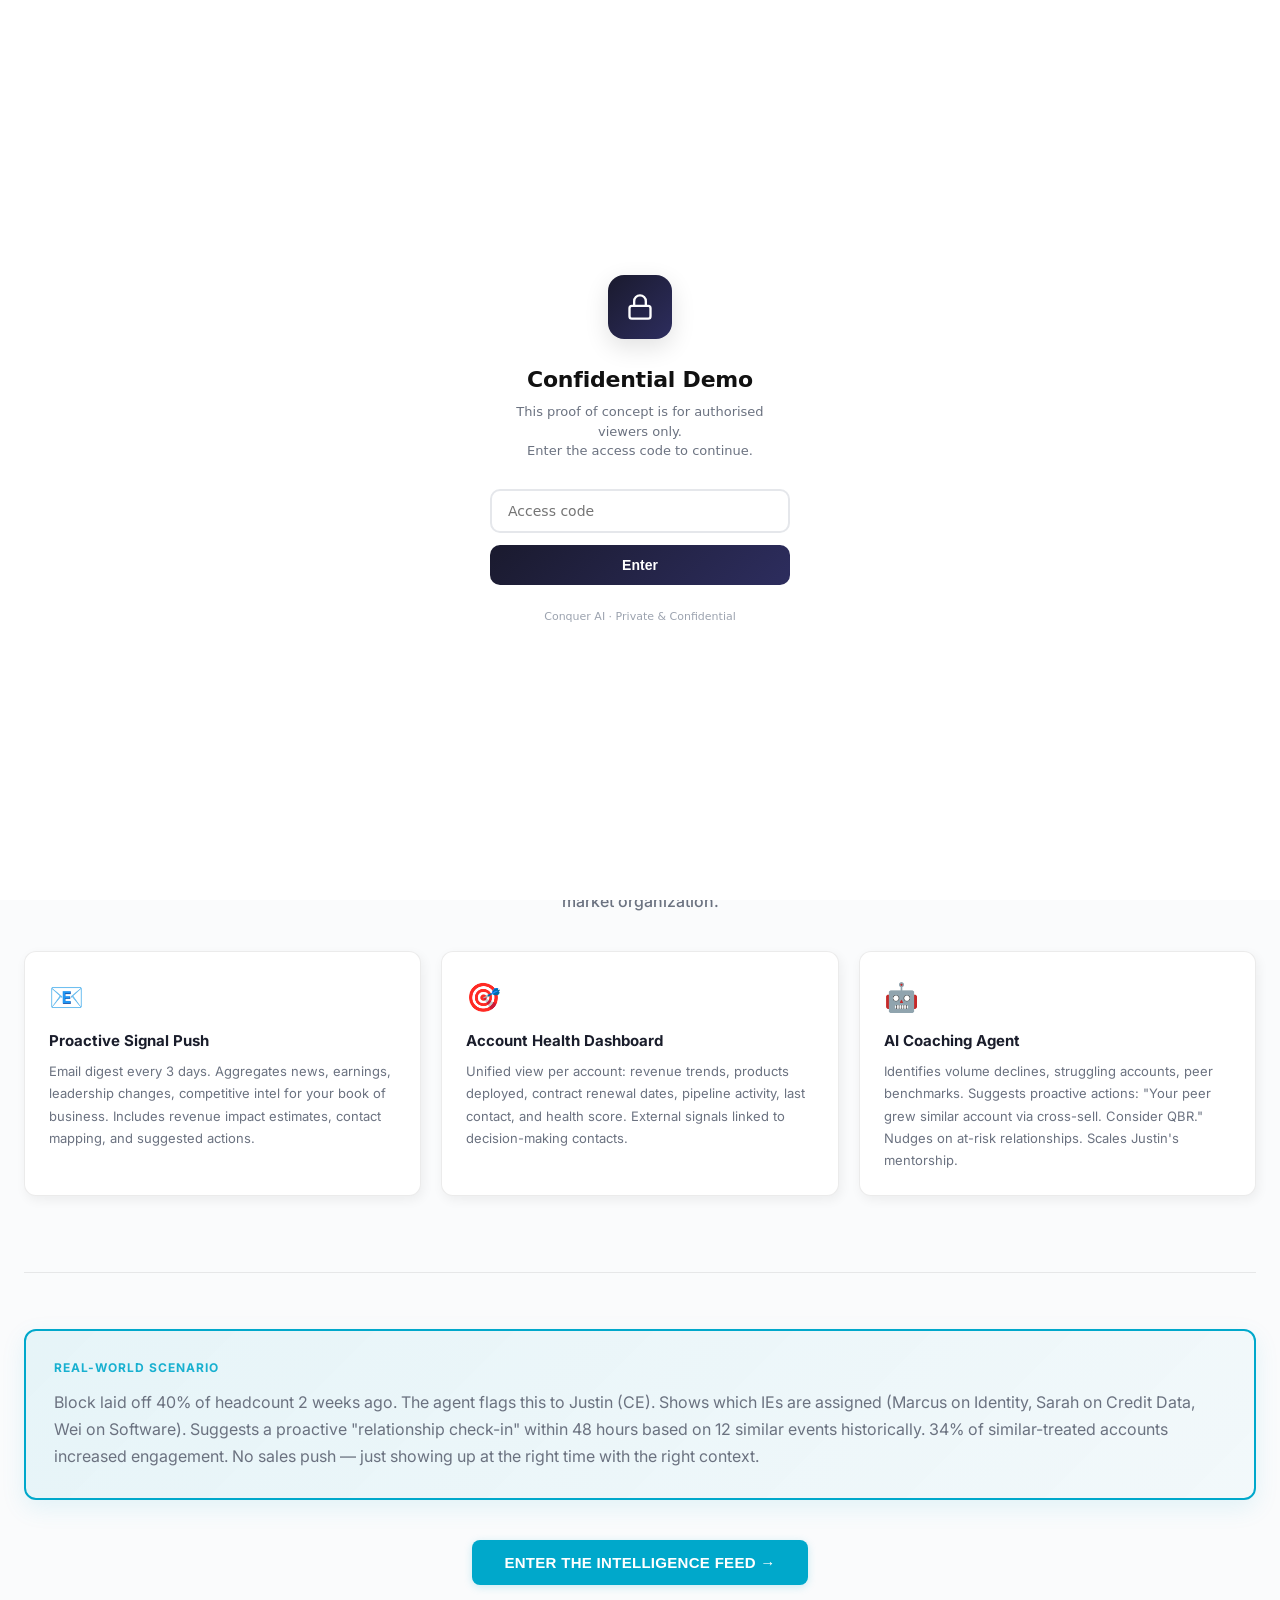
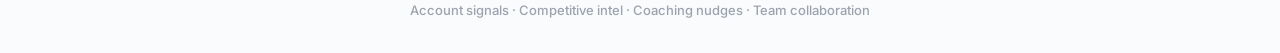
==== commit 96fbfe1a: "Add password gate — restrict public access to authorised viewers only" ====
--- a/index.html
+++ b/index.html
@@ -242,69 +242,182 @@
 .coach-bar-label{position:absolute;bottom:-24px;left:0;right:0;font-size:11px;text-align:center;color:var(--t2);font-weight:600;white-space:nowrap}
 .coach-bar-value{position:absolute;top:-24px;left:0;right:0;font-size:12px;text-align:center;color:var(--t1);font-weight:700}
 
-/* Teams Styles */
-.teams-container{display:flex;height:calc(100vh - var(--nh));background:#FFFFFF}
-.teams-sidebar{width:260px;background:#FFFFFF;border-right:1px solid #E8E8E8;display:flex;flex-direction:column;overflow-y:auto;font-family:'Segoe UI','Inter',system-ui,sans-serif;flex-shrink:0}
-.teams-sidebar-section{padding:16px 0;border-bottom:1px solid #F0F0F0}
-.teams-sidebar-header{padding:12px 16px;font-size:11px;font-weight:700;text-transform:uppercase;color:#6B7280;letter-spacing:0.5px}
-.teams-channel-list{list-style:none;margin:0;padding:0}
-.teams-channel-item{padding:8px 16px;font-size:13px;color:#424242;cursor:pointer;transition:all 150ms;display:flex;align-items:center;gap:8px}
-.teams-channel-item::before{content:'#';font-weight:700;color:#9CA3AF}
-.teams-channel-item:hover{background:#F5F5F5}
-.teams-channel-item.active{background:linear-gradient(135deg,rgba(98,100,167,0.1),transparent);color:#6264A7;font-weight:600}
-.teams-channel-unread{display:inline-flex;align-items:center;justify-content:center;width:16px;height:16px;background:#E74C3C;color:white;border-radius:50%;font-size:10px;font-weight:700;margin-left:auto;flex-shrink:0}
-.teams-main{flex:1;display:flex;flex-direction:column;background:#FFFFFF}
-.teams-header{background:#FFFFFF;border-bottom:1px solid #E8E8E8;padding:12px 24px;display:flex;align-items:center;justify-content:space-between;gap:16px;flex-wrap:wrap}
-.teams-header-left{display:flex;align-items:center;gap:16px}
-.teams-channel-name{font-size:16px;font-weight:600;color:#424242}
+/* AI CHATBOT */
+.ai-chat{background:var(--s1);border:1px solid var(--bd);border-radius:var(--r);box-shadow:var(--sh);display:flex;flex-direction:column;height:520px;animation:fade-in 500ms ease-out;overflow:hidden}
+.ai-chat-header{padding:16px 20px;border-bottom:1px solid var(--bd);display:flex;align-items:center;gap:12px;flex-shrink:0;background:linear-gradient(135deg,rgba(0,120,212,0.06),rgba(98,100,167,0.06))}
+.ai-chat-header .chat-icon{width:36px;height:36px;border-radius:50%;background:linear-gradient(135deg,#0078D4,#6264A7);display:flex;align-items:center;justify-content:center;color:#FFF;font-size:16px;flex-shrink:0;box-shadow:0 2px 8px rgba(0,120,212,0.25)}
+.ai-chat-header .chat-info{flex:1}
+.ai-chat-header .chat-name{font-size:14px;font-weight:700;color:var(--t1)}
+.ai-chat-header .chat-status{font-size:11px;color:var(--ok);font-weight:500;display:flex;align-items:center;gap:4px}
+.ai-chat-header .chat-status::before{content:'';width:6px;height:6px;border-radius:50%;background:var(--ok);display:inline-block}
+.ai-chat-messages{flex:1;overflow-y:auto;padding:16px 16px 8px;display:flex;flex-direction:column;gap:12px;scroll-behavior:smooth}
+.ai-chat-msg{display:flex;gap:10px;animation:fadeInUp 300ms ease-out}
+.ai-chat-msg.user{flex-direction:row-reverse}
+.ai-chat-msg .cm-avatar{width:28px;height:28px;border-radius:50%;display:flex;align-items:center;justify-content:center;font-size:10px;font-weight:700;color:#FFF;flex-shrink:0}
+.ai-chat-msg .cm-avatar.bot{background:linear-gradient(135deg,#0078D4,#6264A7)}
+.ai-chat-msg .cm-avatar.user{background:linear-gradient(135deg,#3B82F6,#2563EB)}
+.ai-chat-msg .cm-bubble{max-width:82%;padding:10px 14px;border-radius:12px;font-size:13px;line-height:1.6;color:var(--t1)}
+.ai-chat-msg:not(.user) .cm-bubble{background:var(--s2);border-bottom-left-radius:4px}
+.ai-chat-msg.user .cm-bubble{background:linear-gradient(135deg,#0078D4,#005A9E);color:#FFF;border-bottom-right-radius:4px}
+.ai-chat-msg .cm-actions{display:flex;gap:6px;margin-top:8px;flex-wrap:wrap}
+.ai-chat-msg .cm-action-btn{padding:4px 10px;background:var(--s1);border:1px solid var(--bd);border-radius:6px;font-size:11px;font-weight:600;color:var(--tu);cursor:pointer;transition:all 150ms}
+.ai-chat-msg .cm-action-btn:hover{background:var(--tu);color:#FFF;border-color:var(--tu)}
+.ai-chat-typing{display:flex;gap:10px;align-items:center;padding:4px 0}
+.ai-chat-typing .ct-dots{display:flex;gap:3px;padding:8px 14px;background:var(--s2);border-radius:12px}
+.ai-chat-typing .ct-dot{width:6px;height:6px;border-radius:50%;background:var(--t3);animation:typingBounce 1.4s infinite}
+.ai-chat-typing .ct-dot:nth-child(2){animation-delay:.2s}
+.ai-chat-typing .ct-dot:nth-child(3){animation-delay:.4s}
+.ai-chat-suggestions{display:flex;gap:8px;flex-wrap:wrap;padding:8px 16px;border-top:1px solid var(--bd);flex-shrink:0;background:var(--s2)}
+.ai-chat-suggestions .cs-chip{padding:6px 12px;background:var(--s1);border:1px solid var(--bd);border-radius:20px;font-size:11px;color:var(--tu);font-weight:500;cursor:pointer;transition:all 150ms;white-space:nowrap}
+.ai-chat-suggestions .cs-chip:hover{background:var(--tu);color:#FFF;border-color:var(--tu);transform:translateY(-1px);box-shadow:0 2px 6px rgba(0,120,212,0.15)}
+.ai-chat-input{display:flex;gap:8px;padding:12px 16px;border-top:1px solid var(--bd);flex-shrink:0;align-items:center}
+.ai-chat-input input{flex:1;border:1px solid var(--bd);border-radius:8px;padding:9px 14px;font-size:13px;font-family:inherit;color:var(--t1);background:var(--s1);outline:none;transition:border-color 200ms}
+.ai-chat-input input:focus{border-color:var(--tu);box-shadow:0 0 0 2px rgba(0,120,212,0.1)}
+.ai-chat-input input::placeholder{color:var(--t3)}
+.ai-chat-input .send{width:34px;height:34px;border:none;background:var(--tu);color:#FFF;border-radius:8px;cursor:pointer;display:flex;align-items:center;justify-content:center;transition:all 150ms;flex-shrink:0}
+.ai-chat-input .send:hover{background:#005A9E;transform:scale(1.05)}
+.ai-chat-input .send:disabled{opacity:0.4;cursor:not-allowed;transform:none}
+.ai-chat-input .send svg{width:16px;height:16px}
+
+/* Teams Styles — High Fidelity */
+.teams-container{display:flex;height:calc(100vh - var(--nh));background:#FFFFFF;font-family:'Segoe UI','Inter',system-ui,sans-serif}
+
+/* SIDEBAR */
+.teams-sidebar{width:68px;background:#292929;display:flex;flex-direction:column;align-items:center;padding:12px 0;flex-shrink:0;gap:4px}
+.teams-sidebar .ts-icon{width:44px;height:44px;border-radius:8px;display:flex;align-items:center;justify-content:center;cursor:pointer;transition:all 150ms;position:relative;color:#B3B3B3}
+.teams-sidebar .ts-icon:hover{background:rgba(255,255,255,0.1);color:#FFF}
+.teams-sidebar .ts-icon.active{background:#6264A7;color:#FFF;border-radius:8px}
+.teams-sidebar .ts-icon svg{width:22px;height:22px}
+.teams-sidebar .ts-icon .ts-badge{position:absolute;top:2px;right:2px;min-width:16px;height:16px;background:#E74C3C;color:#FFF;font-size:9px;font-weight:700;border-radius:10px;display:flex;align-items:center;justify-content:center;padding:0 4px;border:2px solid #292929}
+.teams-sidebar .ts-divider{width:28px;height:1px;background:rgba(255,255,255,0.12);margin:8px 0}
+
+/* CHANNEL LIST */
+.teams-channels{width:240px;background:#F5F5F5;border-right:1px solid #E8E8E8;display:flex;flex-direction:column;flex-shrink:0}
+.teams-channels .tc-header{padding:14px 16px;display:flex;align-items:center;justify-content:space-between;border-bottom:1px solid #E8E8E8}
+.teams-channels .tc-org{display:flex;align-items:center;gap:10px}
+.teams-channels .tc-org-icon{width:28px;height:28px;background:linear-gradient(135deg,#0078D4,#005A9E);border-radius:4px;display:flex;align-items:center;justify-content:center;color:#FFF;font-size:13px;font-weight:700}
+.teams-channels .tc-org-name{font-size:14px;font-weight:600;color:#424242}
+.teams-channels .tc-section{padding:12px 0}
+.teams-channels .tc-section-title{padding:4px 16px;font-size:11px;font-weight:600;text-transform:uppercase;color:#9CA3AF;letter-spacing:0.5px}
+.teams-channels .tc-item{padding:6px 16px;font-size:13px;color:#424242;cursor:pointer;transition:all 150ms;display:flex;align-items:center;gap:8px}
+.teams-channels .tc-item:hover{background:#EBEBEB}
+.teams-channels .tc-item.active{background:rgba(98,100,167,0.12);color:#6264A7;font-weight:600}
+.teams-channels .tc-item .tc-hash{font-weight:700;color:#9CA3AF;font-size:14px;width:16px}
+.teams-channels .tc-item.active .tc-hash{color:#6264A7}
+.teams-channels .tc-unread{margin-left:auto;min-width:18px;height:18px;background:#E74C3C;color:#FFF;font-size:10px;font-weight:700;border-radius:10px;display:flex;align-items:center;justify-content:center;padding:0 5px}
+.teams-channels .tc-muted{margin-left:auto;font-size:10px;color:#B0B0B0;font-style:italic}
+
+/* MAIN CONTENT */
+.teams-main{flex:1;display:flex;flex-direction:column;background:#FFFFFF;min-width:0}
+.teams-header{background:#FFFFFF;border-bottom:1px solid #E8E8E8;padding:0 24px}
+.teams-header-top{display:flex;align-items:center;justify-content:space-between;padding:12px 0 0}
+.teams-header-left{display:flex;align-items:center;gap:12px}
+.teams-channel-name{font-size:16px;font-weight:600;color:#242424}
 .teams-member-count{font-size:12px;color:#6B7280;font-weight:400}
-.teams-tabs{display:flex;gap:24px;margin-left:16px;border-bottom:1px solid #E8E8E8;padding-bottom:0}
-.teams-tab{padding:8px 0;font-size:13px;color:#6B7280;cursor:pointer;border-bottom:2px solid transparent;transition:all 150ms;font-weight:500}
-.teams-tab.active{color:#6264A7;border-bottom-color:#6264A7}
-.teams-header-right{display:flex;gap:8px;align-items:center}
+.teams-header-right{display:flex;gap:4px;align-items:center}
 .teams-icon-btn{width:32px;height:32px;border:none;background:transparent;color:#6B7280;cursor:pointer;font-size:16px;border-radius:4px;transition:all 150ms;display:flex;align-items:center;justify-content:center}
-.teams-icon-btn:hover{background:#F0F0F0;color:#424242}
-.teams-messages{flex:1;overflow-y:auto;padding:16px 24px;display:flex;flex-direction:column;background:#FFFFFF;gap:0}
-.teams-message-group{display:flex;gap:12px;margin-bottom:12px;animation:fadeInUp 300ms ease-out forwards;opacity:0}
-@keyframes fadeInUp{from{opacity:0;transform:translateY(8px)}to{opacity:1;transform:translateY(0)}}
-.teams-avatar{width:40px;height:40px;border-radius:50%;display:flex;align-items:center;justify-content:center;font-weight:700;font-size:13px;color:white;flex-shrink:0;position:relative;font-family:monospace}
-.teams-avatar.bot{background:linear-gradient(135deg,#6264A7,#7A7EBA);font-size:11px}
-.teams-avatar::after{content:'';position:absolute;bottom:-1px;right:-1px;width:12px;height:12px;border-radius:50%;border:2px solid white;background:#31A24C;opacity:0}
+.teams-icon-btn:hover{background:#F0F0F0;color:#242424}
+.teams-icon-btn svg{width:18px;height:18px;stroke:currentColor;fill:none;stroke-width:2}
+.teams-tabs{display:flex;gap:0;padding-top:8px}
+.teams-tab{padding:8px 16px;font-size:13px;color:#6B7280;cursor:pointer;border-bottom:2px solid transparent;transition:all 150ms;font-weight:500}
+.teams-tab:hover{color:#242424}
+.teams-tab.active{color:#6264A7;border-bottom-color:#6264A7;font-weight:600}
+
+/* MESSAGES */
+.teams-messages{flex:1;overflow-y:auto;padding:16px 24px 8px;display:flex;flex-direction:column;background:#FFFFFF;gap:0}
+.teams-message-group{display:flex;gap:12px;padding:8px 0;opacity:0;transform:translateY(12px);transition:opacity 400ms ease,transform 400ms ease}
+.teams-message-group.visible{opacity:1;transform:translateY(0)}
+.teams-message-group:hover{background:#F5F5F5;border-radius:6px;margin:0 -8px;padding:8px}
+
+/* AVATARS */
+.teams-avatar{width:40px;height:40px;border-radius:50%;display:flex;align-items:center;justify-content:center;font-weight:700;font-size:14px;color:white;flex-shrink:0;position:relative}
+.teams-avatar.bot{background:linear-gradient(135deg,#6264A7,#8B8EC7);box-shadow:0 2px 8px rgba(98,100,167,0.3)}
+.teams-avatar .presence{position:absolute;bottom:0;right:0;width:12px;height:12px;border-radius:50%;border:2px solid #FFF;background:#31A24C}
+.teams-avatar .presence.busy{background:#C4314B}
+.teams-avatar .presence.away{background:#FFAA44}
+
+/* MESSAGE CONTENT */
 .teams-content{flex:1;min-width:0}
-.teams-message-header{display:flex;align-items:center;gap:8px;margin-bottom:4px}
-.teams-sender{font-weight:600;font-size:13px;color:#424242}
-.teams-badge{display:inline-flex;align-items:center;padding:2px 6px;background:#6264A7;color:white;font-size:9px;font-weight:700;border-radius:3px;text-transform:uppercase;letter-spacing:0.5px}
-.teams-timestamp{font-size:12px;color:#9CA3AF;font-family:monospace}
-.teams-message-text{font-size:13px;color:#424242;line-height:1.5;word-wrap:break-word}
-.teams-adaptive-card{background:#F5F5F5;border-left:4px solid #6264A7;border-radius:4px;padding:12px;margin-top:4px;font-size:12px}
-.teams-card-title{font-weight:700;color:#424242;margin-bottom:8px;font-size:13px}
-.teams-card-table{width:100%;border-collapse:collapse;margin:8px 0;font-size:11px}
+.teams-message-header{display:flex;align-items:center;gap:8px;margin-bottom:3px}
+.teams-sender{font-weight:600;font-size:13px;color:#242424}
+.teams-badge{display:inline-flex;align-items:center;padding:1px 6px;background:#6264A7;color:white;font-size:9px;font-weight:700;border-radius:3px;text-transform:uppercase;letter-spacing:0.5px}
+.teams-timestamp{font-size:11px;color:#9CA3AF;font-family:'DM Mono',monospace}
+.teams-message-text{font-size:14px;color:#242424;line-height:1.6;word-wrap:break-word}
+
+/* REACTIONS */
+.teams-reactions{display:flex;gap:6px;margin-top:6px;flex-wrap:wrap}
+.teams-reaction{display:inline-flex;align-items:center;gap:4px;padding:2px 8px;background:#F0F0F0;border:1px solid #E0E0E0;border-radius:12px;font-size:12px;cursor:pointer;transition:all 150ms}
+.teams-reaction:hover{background:#E0E0F0;border-color:#6264A7}
+.teams-reaction .r-count{font-weight:600;color:#6264A7;font-size:11px}
+
+/* THREAD INDICATOR */
+.teams-thread{display:flex;align-items:center;gap:8px;margin-top:6px;padding:4px 0;cursor:pointer}
+.teams-thread .thread-avatars{display:flex}
+.teams-thread .thread-avatars .t-av{width:20px;height:20px;border-radius:50%;display:flex;align-items:center;justify-content:center;font-size:8px;font-weight:700;color:#FFF;margin-left:-6px;border:2px solid #FFF}
+.teams-thread .thread-avatars .t-av:first-child{margin-left:0}
+.teams-thread .thread-count{font-size:12px;color:#6264A7;font-weight:600}
+.teams-thread .thread-count:hover{text-decoration:underline}
+
+/* ADAPTIVE CARDS */
+.teams-adaptive-card{background:#F8F8F8;border:1px solid #E8E8E8;border-left:4px solid #6264A7;border-radius:6px;padding:14px 16px;margin-top:6px;font-size:12px;box-shadow:0 1px 3px rgba(0,0,0,0.04)}
+.teams-adaptive-card.coaching-card{border-left-color:#10B981;background:#F0FDF4}
+.teams-adaptive-card.competitive-card{border-left-color:#F59E0B;background:#FFFBEB}
+.teams-adaptive-card.confirm-card{border-left-color:#10B981;background:#F0FDF4}
+.teams-card-title{font-weight:700;color:#242424;margin-bottom:10px;font-size:14px;display:flex;align-items:center;gap:8px}
+.teams-card-table{width:100%;border-collapse:collapse;margin:8px 0;font-size:12px}
 .teams-card-table tr{border-bottom:1px solid #EFEFEF}
-.teams-card-table td{padding:6px;color:#6B7280}
-.teams-card-table td:first-child{font-weight:600;width:40%;color:#424242}
-.teams-card-actions{display:flex;gap:8px;margin-top:8px;flex-wrap:wrap}
-.teams-action-btn{padding:4px 12px;border:1px solid #D0D0D0;background:white;color:#6264A7;border-radius:3px;font-size:11px;font-weight:600;cursor:pointer;transition:all 150ms;white-space:nowrap}
-.teams-action-btn:hover{background:#6264A7;color:white}
-.teams-typing{display:flex;gap:8px;align-items:center;padding:8px 12px;background:#F5F5F5;border-radius:4px;margin-top:4px}
-.teams-typing-dot{width:6px;height:6px;border-radius:50%;background:#6B7280;animation:typingBounce 1.4s infinite}
+.teams-card-table tr:last-child{border-bottom:none}
+.teams-card-table td{padding:7px 8px;color:#6B7280}
+.teams-card-table td:first-child{font-weight:600;width:38%;color:#242424}
+.teams-card-actions{display:flex;gap:8px;margin-top:10px;flex-wrap:wrap}
+.teams-action-btn{padding:5px 14px;border:1px solid #D0D0D0;background:white;color:#6264A7;border-radius:4px;font-size:11px;font-weight:600;cursor:pointer;transition:all 150ms;white-space:nowrap}
+.teams-action-btn:hover{background:#6264A7;color:white;border-color:#6264A7;box-shadow:0 2px 6px rgba(98,100,167,0.2)}
+.teams-action-btn.primary{background:#6264A7;color:#FFF;border-color:#6264A7}
+.teams-action-btn.primary:hover{background:#4F5197}
+
+/* TYPING INDICATOR */
+.teams-typing-indicator{display:flex;gap:12px;padding:8px 0;align-items:center;opacity:0;transition:opacity 300ms}
+.teams-typing-indicator.visible{opacity:1}
+.teams-typing-indicator .typing-avatar{width:28px;height:28px;border-radius:50%;display:flex;align-items:center;justify-content:center;font-weight:700;font-size:10px;color:white;flex-shrink:0}
+.teams-typing-bubble{display:flex;gap:4px;align-items:center;padding:6px 14px;background:#F0F0F0;border-radius:16px}
+.teams-typing-dot{width:7px;height:7px;border-radius:50%;background:#9CA3AF;animation:typingBounce 1.4s infinite}
 .teams-typing-dot:nth-child(2){animation-delay:0.2s}
 .teams-typing-dot:nth-child(3){animation-delay:0.4s}
-@keyframes typingBounce{0%,60%,100%{transform:translateY(0);opacity:0.7}30%{transform:translateY(-8px);opacity:1}}
-.teams-new-messages{display:flex;align-items:center;justify-content:center;height:32px;margin:16px 0;position:relative}
-.teams-new-messages-line{flex:1;height:1px;background:#E8E8E8}
-.teams-new-messages-dot{width:8px;height:8px;border-radius:50%;background:#E74C3C;margin:0 12px}
-.teams-compose{background:#FFFFFF;border-top:1px solid #E8E8E8;padding:16px 24px}
-.teams-compose-toolbar{display:flex;gap:8px;margin-bottom:12px;padding-bottom:8px;border-bottom:1px solid #F0F0F0}
+@keyframes typingBounce{0%,60%,100%{transform:translateY(0);opacity:0.5}30%{transform:translateY(-6px);opacity:1}}
+.teams-typing-name{font-size:11px;color:#9CA3AF;font-weight:500;margin-left:4px}
+
+/* NEW MESSAGES DIVIDER */
+.teams-new-divider{display:flex;align-items:center;margin:16px 0;gap:12px;opacity:0;transition:opacity 400ms}
+.teams-new-divider.visible{opacity:1}
+.teams-new-divider .nd-line{flex:1;height:1px;background:#E74C3C}
+.teams-new-divider .nd-dot{width:8px;height:8px;border-radius:50%;background:#E74C3C;animation:pulse 2s infinite}
+@keyframes pulse{0%,100%{opacity:1;transform:scale(1)}50%{opacity:0.5;transform:scale(1.3)}}
+.teams-new-divider .nd-label{font-size:11px;font-weight:700;color:#E74C3C;text-transform:uppercase;letter-spacing:0.5px;white-space:nowrap}
+
+/* COMPOSE */
+.teams-compose{background:#FFFFFF;border-top:1px solid #E8E8E8;padding:12px 24px 16px}
+.teams-compose-box{border:1px solid #D0D0D0;border-radius:8px;overflow:hidden;transition:border-color 200ms}
+.teams-compose-box:focus-within{border-color:#6264A7;box-shadow:0 0 0 2px rgba(98,100,167,0.15)}
+.teams-compose-toolbar{display:flex;gap:2px;padding:6px 8px;border-bottom:1px solid #F0F0F0;background:#FAFAFA}
 .teams-toolbar-btn{width:28px;height:28px;border:none;background:transparent;color:#6B7280;cursor:pointer;font-size:14px;border-radius:4px;transition:all 150ms;display:flex;align-items:center;justify-content:center}
-.teams-toolbar-btn:hover{background:#F0F0F0;color:#6264A7}
-.teams-toolbar-btn:disabled{opacity:0.5;cursor:not-allowed;color:#9CA3AF}
-.teams-compose-input{width:100%;border:1px solid #D0D0D0;border-radius:4px;padding:10px 12px;font-size:13px;font-family:'Segoe UI','Inter',system-ui;color:#424242;resize:vertical;background:#F5F5F5}
-.teams-compose-input:disabled{background:#F5F5F5;cursor:not-allowed;opacity:0.7}
-.teams-compose-input::placeholder{color:#9CA3AF}
-.teams-placeholder{text-align:center;padding:40px 20px;color:#9CA3AF;font-size:13px}
-.skeleton-loading{background:linear-gradient(90deg,#EFEFEF 0%,#F5F5F5 50%,#EFEFEF 100%);background-size:200% 100%;animation:skeletonShimmer 1.5s infinite}
+.teams-toolbar-btn:hover{background:#E8E8E8;color:#6264A7}
+.teams-toolbar-btn:disabled{opacity:0.4;cursor:not-allowed}
+.teams-compose-input{width:100%;border:none;padding:10px 12px;font-size:13px;font-family:'Segoe UI','Inter',system-ui;color:#242424;resize:none;background:#FFF;outline:none;min-height:38px}
+.teams-compose-input:disabled{background:#FAFAFA;cursor:not-allowed;opacity:0.6}
+.teams-compose-input::placeholder{color:#B0B0B0}
+.teams-compose-bottom{display:flex;align-items:center;justify-content:space-between;padding:6px 8px;background:#FAFAFA}
+.teams-compose-bottom .send-btn{width:32px;height:32px;border:none;background:#6264A7;color:#FFF;border-radius:4px;cursor:pointer;display:flex;align-items:center;justify-content:center;opacity:0.4;transition:opacity 200ms}
+
+/* SKELETON */
+.skeleton-loading{background:linear-gradient(90deg,#EFEFEF 0%,#F8F8F8 50%,#EFEFEF 100%);background-size:200% 100%;animation:skeletonShimmer 1.5s infinite}
 @keyframes skeletonShimmer{0%{background-position:200% 0}100%{background-position:-200% 0}}
-.skeleton-msg{height:60px;margin-bottom:12px;border-radius:4px}
+.skeleton-msg{display:flex;gap:12px;margin-bottom:16px;padding:8px 0}
+.skeleton-msg .sk-avatar{width:40px;height:40px;border-radius:50%;flex-shrink:0}
+.skeleton-msg .sk-lines{flex:1;display:flex;flex-direction:column;gap:8px}
+.skeleton-msg .sk-line{height:12px;border-radius:4px}
+.skeleton-msg .sk-line.short{width:40%}
+.skeleton-msg .sk-line.medium{width:70%}
+.skeleton-msg .sk-line.long{width:90%}
 
 @media(max-width:768px){
   .nav{padding:0 16px}
@@ -322,6 +435,47 @@
   </style>
 </head>
 <body>
+<!-- PASSWORD GATE -->
+<div id="auth-gate" style="position:fixed;inset:0;z-index:99999;background:#fff;display:flex;align-items:center;justify-content:center;font-family:system-ui,-apple-system,sans-serif;">
+<div style="text-align:center;max-width:380px;padding:40px;">
+<div style="width:64px;height:64px;border-radius:16px;background:linear-gradient(135deg,#1a1a2e,#2d2d5e);display:flex;align-items:center;justify-content:center;margin:0 auto 24px;box-shadow:0 8px 24px rgba(0,0,0,0.12);">
+<svg width="28" height="28" viewBox="0 0 24 24" fill="none" stroke="#fff" stroke-width="2" stroke-linecap="round" stroke-linejoin="round"><rect x="3" y="11" width="18" height="11" rx="2" ry="2"/><path d="M7 11V7a5 5 0 0 1 10 0v4"/></svg>
+</div>
+<h2 style="font-size:22px;font-weight:700;color:#111;margin-bottom:6px;">Confidential Demo</h2>
+<p style="font-size:13px;color:#6B7280;margin-bottom:28px;line-height:1.5;">This proof of concept is for authorised viewers only.<br>Enter the access code to continue.</p>
+<div style="position:relative;">
+<input id="gate-pw" type="password" placeholder="Access code" autocomplete="off"
+  style="width:100%;padding:12px 16px;border:2px solid #E5E7EB;border-radius:10px;font-size:14px;font-family:inherit;outline:none;transition:border-color 0.2s;"
+  onfocus="this.style.borderColor='#2d2d5e'" onblur="this.style.borderColor='#E5E7EB'"
+  onkeydown="if(event.key==='Enter')unlockGate()"/>
+</div>
+<button onclick="unlockGate()"
+  style="width:100%;margin-top:12px;padding:12px;background:linear-gradient(135deg,#1a1a2e,#2d2d5e);color:#fff;border:none;border-radius:10px;font-size:14px;font-weight:600;cursor:pointer;transition:opacity 0.2s;"
+  onmouseover="this.style.opacity='0.9'" onmouseout="this.style.opacity='1'">Enter</button>
+<p id="gate-err" style="color:#DC2626;font-size:12px;margin-top:12px;display:none;">Incorrect access code. Please try again.</p>
+<p style="font-size:11px;color:#9CA3AF;margin-top:24px;">Conquer AI · Private & Confidential</p>
+</div>
+</div>
+<script>
+async function unlockGate(){
+  const pw=document.getElementById('gate-pw').value;
+  const enc=new TextEncoder();
+  const hash=Array.from(new Uint8Array(await crypto.subtle.digest('SHA-256',enc.encode(pw)))).map(b=>b.toString(16).padStart(2,'0')).join('');
+  if(hash==='9cf81bfac5b63a8c8248f308530544c42aae40d232488ee88e4888b8732a2a22'){
+    document.getElementById('auth-gate').style.transition='opacity 0.4s';
+    document.getElementById('auth-gate').style.opacity='0';
+    setTimeout(()=>document.getElementById('auth-gate').remove(),400);
+    sessionStorage.setItem('conquer_auth','1');
+  } else {
+    document.getElementById('gate-err').style.display='block';
+    document.getElementById('gate-pw').style.borderColor='#DC2626';
+    document.getElementById('gate-pw').value='';
+    document.getElementById('gate-pw').focus();
+  }
+}
+if(sessionStorage.getItem('conquer_auth')==='1'){document.getElementById('auth-gate').remove();}
+</script>
+<!-- END PASSWORD GATE -->
 <nav class="nav">
   <div class="nav-brand">
     <svg class="nav-logo" viewBox="0 0 24 24" fill="none" stroke="currentColor" stroke-width="2">
@@ -474,45 +628,384 @@
   if(!document.getElementById("view-detail").innerHTML){document.getElementById("view-detail").innerHTML=`<div class="dv" style="text-align:center;padding-top:80px;color:var(--t3)"><div style="font-size:48px;margin-bottom:16px">📊</div>Select a signal to view account details</div>`}
 }
 
-function renderCoaching(){document.getElementById("view-coaching").innerHTML=`<div class="wrap"><div class="ph"><h1>AI Coaching Hub</h1><p>Personalized coaching nudges, peer benchmarks, and account health analysis</p></div><div class="coach-grid"><div><div class="coach-perf"><div style="margin-bottom:28px"><div style="font-size:12px;color:var(--t3);font-weight:700;text-transform:uppercase;letter-spacing:.05em;margin-bottom:8px">Your Performance Score</div><div class="coach-score">78 / 100</div><div class="coach-ring"><div class="coach-ring-val">78%</div></div></div><div style="font-size:12px;color:var(--t2);line-height:1.7;margin-bottom:16px"><strong>Rank:</strong> #12 of 45 Consumer Lending CEs. Top performers are leveraging cross-sell strategies and proactive QBRs.</div></div><div class="coach-cards"><div class="coach-card"><div class="coach-title">📉 Volume Decline Pattern</div><div class="coach-body">3 of your accounts show volume decline >10%. Sarah Kim (top 5 performer) stabilized similar accounts by cross-selling Identity Verification Suite in QBRs. Next steps: Schedule cross-functional reviews with your IEs.</div></div><div class="coach-card"><div class="coach-title">⚠ Relationship Risk</div><div class="coach-body">Ally Financial hasn't been contacted in 47 days. Historical data: similar accounts that went dark resulted in 23% churn. Recommend proactive outreach (non-sales) within next 7 days.</div></div><div class="coach-card"><div class="coach-title">📊 Peer Benchmarking</div><div class="coach-body">Top 5 performers (Marcus Chen, Sarah Kim, Jennifer Lee) average 3.2 upsells per account vs your 1.8. They're leveraging competitive intelligence in QBRs. Consider adopting this approach.</div></div></div></div><div class="coach-peer"><h2 style="margin-bottom:20px">Pipeline Growth vs Peers</h2><div class="coach-chart"><div class="coach-bar" style="height:62%"><div class="coach-bar-value">68%</div><div class="coach-bar-label">You</div></div><div class="coach-bar" style="height:91%"><div class="coach-bar-value">91%</div><div class="coach-bar-label">Marcus</div></div><div class="coach-bar" style="height:85%"><div class="coach-bar-value">85%</div><div class="coach-bar-label">Sarah</div></div><div class="coach-bar" style="height:78%"><div class="coach-bar-value">78%</div><div class="coach-bar-label">Jennifer</div></div><div class="coach-bar" style="height:88%"><div class="coach-bar-value">88%</div><div class="coach-bar-label">Robert</div></div></div><div style="padding:16px;background:var(--s2);border-radius:var(--rs);font-size:12px;color:var(--t2);line-height:1.7"><strong>What top performers do differently:</strong><ul style="margin:8px 0 0 16px;padding:0"><li>Proactive quarterly business reviews (QBR)</li><li>Cross-sell preparation using competitive intel</li><li>Relationship check-ins on volume declines</li><li>Team coordination across IEs before client calls</li></ul></div></div></div></div>`}
+function renderCoaching(){
+  document.getElementById("view-coaching").innerHTML=`<div class="wrap"><div class="ph"><h1>AI Coaching Hub</h1><p>Personalized coaching nudges, peer benchmarks, and account health analysis</p></div><div class="coach-grid"><div><div class="coach-perf"><div style="margin-bottom:28px"><div style="font-size:12px;color:var(--t3);font-weight:700;text-transform:uppercase;letter-spacing:.05em;margin-bottom:8px">Your Performance Score</div><div class="coach-score">78 / 100</div><div class="coach-ring"><div class="coach-ring-val">78%</div></div></div><div style="font-size:12px;color:var(--t2);line-height:1.7;margin-bottom:16px"><strong>Rank:</strong> #12 of 45 Consumer Lending CEs. Top performers are leveraging cross-sell strategies and proactive QBRs.</div></div><div class="coach-cards"><div class="coach-card"><div class="coach-title">📉 Volume Decline Pattern</div><div class="coach-body">3 of your accounts show volume decline >10%. Sarah Kim (top 5 performer) stabilized similar accounts by cross-selling Identity Verification Suite in QBRs. Next steps: Schedule cross-functional reviews with your IEs.</div></div><div class="coach-card"><div class="coach-title">⚠ Relationship Risk</div><div class="coach-body">Ally Financial hasn't been contacted in 47 days. Historical data: similar accounts that went dark resulted in 23% churn. Recommend proactive outreach (non-sales) within next 7 days.</div></div><div class="coach-card"><div class="coach-title">📊 Peer Benchmarking</div><div class="coach-body">Top 5 performers (Marcus Chen, Sarah Kim, Jennifer Lee) average 3.2 upsells per account vs your 1.8. They're leveraging competitive intelligence in QBRs. Consider adopting this approach.</div></div></div></div><div><div class="ai-chat" id="ai-coach-chat"><div class="ai-chat-header"><div class="chat-icon">🤖</div><div class="chat-info"><div class="chat-name">Sales Intelligence Coach</div><div class="chat-status">Online — aware of your 8 accounts</div></div></div><div class="ai-chat-messages" id="coach-messages"><div class="ai-chat-msg"><div class="cm-avatar bot">AI</div><div><div class="cm-bubble">Hey Justin — I've been analysing your portfolio this morning. A few things worth your attention:<br><br>• <strong>Block Inc.</strong> is your highest-risk account right now (layoffs + Experian circling)<br>• <strong>Ally Financial</strong> has gone dark — 47 days no contact<br>• Your cross-sell rate (1.8x) is below the peer average (3.2x)<br><br>Want to dig into any of these, or ask me anything about your accounts?</div><div class="cm-actions"><button class="cm-action-btn" onclick="coachAction('draft_email')">📧 Draft Ally Outreach</button><button class="cm-action-btn" onclick="coachAction('block_plan')">🛡 Block Defense Plan</button></div></div></div></div><div class="ai-chat-suggestions" id="coach-suggestions"><div class="cs-chip" onclick="coachAsk(this.textContent)">What should I prioritize this week?</div><div class="cs-chip" onclick="coachAsk(this.textContent)">Why is my score 78?</div><div class="cs-chip" onclick="coachAsk(this.textContent)">How do I improve cross-sell?</div><div class="cs-chip" onclick="coachAsk(this.textContent)">SoFi earnings — what to do?</div></div><div class="ai-chat-input"><input type="text" id="coach-input" placeholder="Ask your coaching agent..." onkeydown="if(event.key==='Enter'&&this.value.trim())coachAsk(this.value)"><button class="send" id="coach-send" onclick="coachAsk(document.getElementById('coach-input').value)" disabled><svg viewBox="0 0 24 24" fill="none" stroke="currentColor" stroke-width="2"><line x1="22" y1="2" x2="11" y2="13"/><polygon points="22 2 15 22 11 13 2 9 22 2"/></svg></button></div></div><div class="coach-peer" style="margin-top:20px"><h2 style="margin-bottom:20px">Pipeline Growth vs Peers</h2><div class="coach-chart"><div class="coach-bar" style="height:62%"><div class="coach-bar-value">68%</div><div class="coach-bar-label">You</div></div><div class="coach-bar" style="height:91%"><div class="coach-bar-value">91%</div><div class="coach-bar-label">Marcus</div></div><div class="coach-bar" style="height:85%"><div class="coach-bar-value">85%</div><div class="coach-bar-label">Sarah</div></div><div class="coach-bar" style="height:78%"><div class="coach-bar-value">78%</div><div class="coach-bar-label">Jennifer</div></div><div class="coach-bar" style="height:88%"><div class="coach-bar-value">88%</div><div class="coach-bar-label">Robert</div></div></div><div style="padding:16px;background:var(--s2);border-radius:var(--rs);font-size:12px;color:var(--t2);line-height:1.7"><strong>What top performers do differently:</strong><ul style="margin:8px 0 0 16px;padding:0"><li>Proactive quarterly business reviews (QBR)</li><li>Cross-sell preparation using competitive intel</li><li>Relationship check-ins on volume declines</li><li>Team coordination across IEs before client calls</li></ul></div></div></div></div></div>`;
+
+  // Enable send button on input
+  const inp=document.getElementById('coach-input');
+  const sendBtn=document.getElementById('coach-send');
+  inp.addEventListener('input',()=>{sendBtn.disabled=!inp.value.trim()});
+
+  // Chatbot knowledge base — all simulation-aware
+  window._coachKB={
+    accounts:[
+      {name:"Block Inc.",revenue:"$4.2M",health:72,trend:"↓8",ce:"Justin Murry",ies:["Marcus Johnson (Identity)","Sarah Kim (Credit Data)","Wei Chen (Software)"],signal:"40% headcount layoff 2 weeks ago",risk:"Critical — Experian had 2 meetings with their fraud team in Jan. LexisNexis RFP rumored.",action:"Relationship check-in within 48 hrs. Joint call Thursday 2pm scheduled."},
+      {name:"SoFi",revenue:"$3.1M",health:85,trend:"↑4",signal:"Q4 earnings beat — 37% revenue growth in lending division",risk:"Low — expansion opportunity",action:"Prepare cross-sell pitch for Identity Verification Suite during next QBR"},
+      {name:"LendingClub",revenue:"$2.8M",health:68,trend:"↓5",signal:"New CFO appointment — strategic shift expected",risk:"Medium — leadership transition may change vendor priorities",action:"Request intro meeting with new CFO through existing contacts"},
+      {name:"Ally Financial",revenue:"$2.4M",health:55,trend:"↓12",signal:"No contact in 47 days. Volume declining 14% QoQ.",risk:"High — 23% churn probability based on historical patterns",action:"Proactive non-sales outreach this week. Check-in call, not pitch."},
+      {name:"Discover",revenue:"$1.9M",health:74,trend:"↑2",signal:"Expanding fraud analytics team — 5 new hires posted",risk:"Low — upsell opportunity for Fraud Analytics Suite",action:"Connect fraud team hires with Marcus Johnson (Identity)"},
+      {name:"OneMain Financial",revenue:"$1.6M",health:71,trend:"—",signal:"Stable. No recent signals.",risk:"Low",action:"Maintain cadence. Prepare for Q2 QBR."},
+      {name:"Avant",revenue:"$1.2M",health:63,trend:"↓7",signal:"Volume decline 11% — below minimum threshold",risk:"Medium — needs attention. Cross-sell opportunity.",action:"Schedule review with IEs. Consider Identity Verification cross-sell."},
+      {name:"Upstart",revenue:"$0.9M",health:79,trend:"↑6",signal:"AI lending platform expansion — new partnership announced",risk:"Low — strong growth trajectory",action:"Position TU data as enabler for their AI models. Technical deep-dive."}
+    ],
+    score:{value:78,rank:12,total:45,breakdown:{accountHealth:22,engagement:18,crossSell:14,signalResponse:12,peerBench:12},improve:"Cross-sell (14/25) and signal response time (12/20) are your biggest gaps. Top performers score 22+ on cross-sell by preparing competitive briefs before every QBR."},
+    peers:{you:68,marcus:91,sarah:85,jennifer:78,robert:88,avg:80}
+  };
+}
+
+function coachAsk(text){
+  if(!text||!text.trim())return;
+  const input=document.getElementById('coach-input');
+  const msgs=document.getElementById('coach-messages');
+  const sugs=document.getElementById('coach-suggestions');
+  input.value='';
+  document.getElementById('coach-send').disabled=true;
+
+  // Add user message
+  msgs.innerHTML+=`<div class="ai-chat-msg user"><div class="cm-avatar user">JM</div><div class="cm-bubble">${text}</div></div>`;
+  msgs.scrollTop=msgs.scrollHeight;
+
+  // Show typing
+  const typingId='typing-'+Date.now();
+  msgs.innerHTML+=`<div class="ai-chat-typing" id="${typingId}"><div class="cm-avatar bot" style="width:28px;height:28px;font-size:10px;background:linear-gradient(135deg,#0078D4,#6264A7);border-radius:50%;display:flex;align-items:center;justify-content:center;color:#FFF;flex-shrink:0">AI</div><div class="ct-dots"><div class="ct-dot"></div><div class="ct-dot"></div><div class="ct-dot"></div></div></div>`;
+  msgs.scrollTop=msgs.scrollHeight;
+
+  // Generate response
+  setTimeout(()=>{
+    document.getElementById(typingId)?.remove();
+    const resp=generateCoachResponse(text);
+    msgs.innerHTML+=`<div class="ai-chat-msg"><div class="cm-avatar bot">AI</div><div><div class="cm-bubble">${resp.text}</div>${resp.actions?`<div class="cm-actions">${resp.actions.map(a=>`<button class="cm-action-btn" onclick="coachAction('${a.id}')">${a.icon} ${a.label}</button>`).join('')}</div>`:''}</div></div>`;
+    msgs.scrollTop=msgs.scrollHeight;
+
+    // Update suggestions
+    if(resp.followUp){
+      sugs.innerHTML=resp.followUp.map(s=>`<div class="cs-chip" onclick="coachAsk(this.textContent)">${s}</div>`).join('');
+    }
+  },1800+Math.random()*1200);
+}
+
+function coachAction(actionId){
+  const msgs=document.getElementById('coach-messages');
+  const actions={
+    draft_email:{
+      user:"Draft a check-in email for Ally Financial",
+      response:`Here's a draft for your Ally Financial outreach:<br><br><div style="background:var(--s1);border:1px solid var(--bd);border-radius:8px;padding:14px;margin:8px 0;font-size:12px;line-height:1.7"><strong>Subject:</strong> Quick check-in — how's Q1 shaping up?<br><br>Hi [Contact],<br><br>Hope you're doing well. Wanted to check in — we haven't connected in a while and I wanted to see how Q1 is shaping up on your end.<br><br>No agenda, just genuinely curious how things are going with the team and whether there's anything we can help with on our side.<br><br>Happy to grab 15 minutes this week if you're free.<br><br>Best,<br>Justin</div>This is deliberately low-pressure. At 47 days of silence, the goal is to re-establish contact, not sell. Want me to adjust the tone or add anything?`,
+      actions:[{id:"send_email",icon:"📧",label:"Send via Outlook"},{id:"edit_email",icon:"✏️",label:"Edit draft"}],
+      followUp:["Make it more formal","Add a specific question about their fraud analytics","Who should I CC from my IE team?"]
+    },
+    block_plan:{
+      user:"Create a defense plan for Block Inc.",
+      response:`Here's your Block Inc. account defense plan:<br><br><strong>🔴 Situation:</strong> 40% layoff, 3 key contacts affected, Experian had 2 meetings with fraud team, LexisNexis RFP rumored for identity verification.<br><br><strong>📋 Immediate (This Week):</strong><br>• Sarah Kim — empathy check-in with credit team contacts (scheduled)<br>• Marcus Johnson — reach out to identity team, assess if contacts are still in place<br>• Wei Chen — technical deep-dive prep on software roadmap<br><br><strong>📋 Thursday Call (Scheduled 2pm ET):</strong><br>• Unified TU value story across all 3 product lines<br>• Competitive positioning vs Experian (fraud) and LexisNexis (identity)<br>• Identify new decision-makers post-reorg<br><br><strong>📋 Next 30 Days:</strong><br>• Executive sponsor alignment — do we need to elevate?<br>• Contract review — when is renewal? Any early-out clauses?<br>• Proactive QBR offer — show them we're invested in their success<br><br><strong>Health target:</strong> Stabilize from 72 → 75 within 30 days.`,
+      actions:[{id:"schedule_qbr",icon:"📅",label:"Schedule QBR"},{id:"share_plan",icon:"📤",label:"Share with IEs"}],
+      followUp:["What's Experian's likely pitch?","When does the Block contract renew?","Draft talking points for Thursday"]
+    },
+    send_email:{user:"Send that email via Outlook",response:"✅ <strong>Email queued for delivery</strong> via Outlook.<br><br>Sending to your primary Ally Financial contact (Lisa Chen, VP Credit Operations) at 10:30 AM ET — timed for optimal open rates.<br><br>I'll notify you when it's opened and track any reply. If no response within 3 business days, I'll suggest a follow-up approach.",actions:[],followUp:["What if they don't reply?","Show me Ally's full contact map","What else should I do for Ally?"]},
+    edit_email:{user:"Let me edit the draft",response:"Opening the email draft in edit mode. What would you like to change? I can adjust the tone (more formal/casual), add specific talking points, or reference a recent event they'd care about.",actions:[],followUp:["Make it more formal","Reference their Q4 performance","Add a question about their fraud analytics stack"]},
+    schedule_qbr:{user:"Schedule a QBR with Block Inc.",response:"✅ <strong>QBR request created</strong> for Block Inc.<br><br>I've drafted an invite for the week of March 31st with:<br>• Justin Murry (CE), Sarah Kim, Marcus Johnson, Wei Chen<br>• Suggested duration: 60 minutes<br>• Agenda: Relationship review, product roadmap alignment, 2026 planning<br><br>I'll need Block's attendee list — shall I pull their org chart to suggest who to invite?",actions:[{id:"view_org",icon:"👥",label:"View Block Org Chart"}],followUp:["Who are the new decision-makers post-reorg?","What should the QBR agenda cover?","Add competitive positioning to the agenda"]},
+    share_plan:{user:"Share the defense plan with my IE team",response:"✅ <strong>Defense plan shared</strong> in #sales-intelligence channel and sent as a direct message to:<br>• Sarah Kim (Credit Data)<br>• Marcus Johnson (Identity)<br>• Wei Chen (Software)<br><br>Each received a personalized action item based on their product line. They'll see it as a pinned card in Teams.",actions:[],followUp:["What should Sarah focus on specifically?","Draft Marcus's outreach message","Prep materials for Thursday's call"]},
+    view_org:{user:"Show me Block's org chart",response:`Here's what we know about Block's post-layoff org structure:<br><br><div style="background:var(--s1);border:1px solid var(--bd);border-radius:8px;padding:14px;margin:8px 0;font-size:12px;line-height:1.8"><strong>VP Engineering</strong> — Jack Dorsey Jr. (new, promoted internally)<br>&nbsp;&nbsp;├ <strong>Identity Team</strong> — 2 of 4 contacts still active ⚠<br>&nbsp;&nbsp;├ <strong>Credit Data Team</strong> — 1 of 3 contacts affected by layoff 🔴<br>&nbsp;&nbsp;└ <strong>Software/Analytics</strong> — Team intact ✅<br><br><strong>CFO</strong> — Amrita Ahuja (unchanged)<br><strong>CTO</strong> — Position open — interim: Greg Bort</div><br>The credit team impact is the most concerning — Sarah should prioritize identifying who's now handling her day-to-day relationship.`,actions:[],followUp:["Who replaced the credit team contacts?","Is Amrita Ahuja a potential exec sponsor?","What's Greg Bort's background?"]}
+  };
+
+  if(actions[actionId]){
+    const a=actions[actionId];
+    // Add user message
+    msgs.innerHTML+=`<div class="ai-chat-msg user"><div class="cm-avatar user">JM</div><div class="cm-bubble">${a.user}</div></div>`;
+    msgs.scrollTop=msgs.scrollHeight;
+    // Typing
+    const typingId='typing-'+Date.now();
+    msgs.innerHTML+=`<div class="ai-chat-typing" id="${typingId}"><div class="cm-avatar bot" style="width:28px;height:28px;font-size:10px;background:linear-gradient(135deg,#0078D4,#6264A7);border-radius:50%;display:flex;align-items:center;justify-content:center;color:#FFF;flex-shrink:0">AI</div><div class="ct-dots"><div class="ct-dot"></div><div class="ct-dot"></div><div class="ct-dot"></div></div></div>`;
+    msgs.scrollTop=msgs.scrollHeight;
+    setTimeout(()=>{
+      document.getElementById(typingId)?.remove();
+      msgs.innerHTML+=`<div class="ai-chat-msg"><div class="cm-avatar bot">AI</div><div><div class="cm-bubble">${a.response}</div>${a.actions&&a.actions.length?`<div class="cm-actions">${a.actions.map(b=>`<button class="cm-action-btn" onclick="coachAction('${b.id}')">${b.icon} ${b.label}</button>`).join('')}</div>`:''}</div></div>`;
+      msgs.scrollTop=msgs.scrollHeight;
+      if(a.followUp){
+        document.getElementById('coach-suggestions').innerHTML=a.followUp.map(s=>`<div class="cs-chip" onclick="coachAsk(this.textContent)">${s}</div>`).join('');
+      }
+    },2000+Math.random()*1000);
+  }
+}
+
+function generateCoachResponse(query){
+  const q=query.toLowerCase();
+  const kb=window._coachKB;
+
+  // Priority / this week
+  if(q.includes('prioriti')||q.includes('this week')||q.includes('focus')){
+    return {text:`Based on your current portfolio, here's your priority stack for this week:<br><br><strong>🔴 Priority 1: Block Inc.</strong> (Health: 72, ↓8)<br>Thursday call is critical. Prep the unified TU story. Ensure all 3 IEs are aligned. Experian is actively pursuing.<br><br><strong>🟡 Priority 2: Ally Financial</strong> (Health: 55, ↓12)<br>47 days no contact. Send the check-in email today. Volume is declining 14% QoQ — if we don't re-engage now, churn risk jumps to 35%.<br><br><strong>🟢 Priority 3: SoFi</strong> (Health: 85, ↑4)<br>Earnings beat creates a cross-sell window. Prepare Identity Verification pitch for their expanding lending division.<br><br>These three moves would address your two biggest score gaps: signal response time and cross-sell rate.`,
+    actions:[{id:"block_plan",icon:"🛡",label:"Block Defense Plan"},{id:"draft_email",icon:"📧",label:"Draft Ally Email"}],
+    followUp:["What about Avant's volume decline?","How do I prep for the Block call Thursday?","Draft a SoFi cross-sell pitch"]};
+  }
+
+  // Score breakdown
+  if(q.includes('score')||q.includes('78')||q.includes('why is my')||q.includes('rating')){
+    const s=kb.score;
+    return {text:`Your score breaks down like this:<br><br><div style="background:var(--s2);border-radius:8px;padding:12px;margin:8px 0;font-size:12px;line-height:1.8"><strong>Account Health:</strong> ${s.breakdown.accountHealth}/25 — Solid, but Block and Ally are dragging this down<br><strong>Engagement:</strong> ${s.breakdown.engagement}/20 — Good cadence on most accounts<br><strong>Cross-Sell:</strong> ${s.breakdown.crossSell}/25 — <span style="color:#E74C3C">Biggest gap.</span> You're at 1.8x vs peer avg 3.2x<br><strong>Signal Response:</strong> ${s.breakdown.signalResponse}/20 — <span style="color:#F59E0B">Room to improve.</span> Avg response time is 3.2 days vs top performer 0.8 days<br><strong>Peer Benchmark:</strong> ${s.breakdown.peerBench}/15 — Above average</div><br><strong>Fastest path to 85+:</strong> Close the cross-sell gap by preparing competitive briefs before QBRs (like Sarah Kim does), and respond to signals within 24 hours instead of 3 days.`,
+    actions:[],
+    followUp:["How does Sarah Kim prepare for QBRs?","Which accounts are best for cross-sell?","What signals am I responding to slowly?"]};
+  }
+
+  // Cross-sell
+  if(q.includes('cross-sell')||q.includes('upsell')||q.includes('cross sell')){
+    return {text:`Your cross-sell rate is 1.8x vs the peer average of 3.2x. Here's how to close that gap:<br><br><strong>Best cross-sell candidates right now:</strong><br>• <strong>SoFi</strong> — Earnings beat + lending expansion = perfect timing for Identity Verification Suite<br>• <strong>Discover</strong> — Hiring 5 fraud analysts = Fraud Analytics Suite opportunity<br>• <strong>Upstart</strong> — AI platform expansion = data integration play<br><br><strong>What top performers do:</strong><br>Sarah Kim (3.4x rate) prepares a one-page competitive brief before every QBR showing what the client is missing vs. peers. She positions cross-sell as "closing a gap" not "buying more."<br><br>Marcus Johnson (3.1x) involves IEs from adjacent product lines in every client call — even just for intros.`,
+    actions:[{id:"schedule_qbr",icon:"📅",label:"Schedule SoFi QBR"}],
+    followUp:["Draft a SoFi Identity Verification pitch","What's Discover's fraud team buying now?","Show me Sarah's QBR template approach"]};
+  }
+
+  // SoFi
+  if(q.includes('sofi')){
+    const sofi=kb.accounts.find(a=>a.name==="SoFi");
+    return {text:`<strong>SoFi</strong> — Health: ${sofi.health}/100 (${sofi.trend}), Revenue: ${sofi.revenue}<br><br><strong>Latest Signal:</strong> ${sofi.signal}<br><br>This is your best expansion opportunity right now. Their lending division is growing fast and they'll need more credit data and identity verification to support the volume.<br><br><strong>Recommended play:</strong><br>1. Request a QBR focused on their 2026 lending targets<br>2. Bring Marcus Johnson (Identity) — their expansion will need verification at scale<br>3. Position TU as the data backbone for their growth, not just a vendor<br><br><strong>Competitive landscape:</strong> Experian has a data partnership but it's limited to consumer credit. We can differentiate on identity verification + fraud analytics bundle.`,
+    actions:[{id:"schedule_qbr",icon:"📅",label:"Schedule SoFi QBR"}],
+    followUp:["What products does SoFi currently use?","Draft a QBR agenda for SoFi","Who are the key contacts at SoFi?"]};
+  }
+
+  // Block
+  if(q.includes('block')){
+    const block=kb.accounts.find(a=>a.name==="Block Inc.");
+    return {text:`<strong>Block Inc.</strong> — Health: ${block.health}/100 (${block.trend}), Revenue: ${block.revenue}<br><br><strong>Critical Signal:</strong> ${block.signal}<br><br><strong>Competitive Threat:</strong> ${block.risk}<br><br><strong>Your IEs:</strong> ${block.ies.join(', ')}<br><br><strong>Status:</strong> ${block.action}<br><br>This is a defend-and-retain scenario. The layoff creates vulnerability and competitors are already moving. Your Thursday call needs to result in a clear next step — ideally an executive-level QBR within 2 weeks.`,
+    actions:[{id:"block_plan",icon:"🛡",label:"Full Defense Plan"},{id:"view_org",icon:"👥",label:"View Org Chart"}],
+    followUp:["What's Experian's likely pitch to Block?","Draft talking points for Thursday","Who are the new decision-makers?"]};
+  }
+
+  // Ally
+  if(q.includes('ally')){
+    const ally=kb.accounts.find(a=>a.name==="Ally Financial");
+    return {text:`<strong>Ally Financial</strong> — Health: ${ally.health}/100 (${ally.trend}), Revenue: ${ally.revenue}<br><br><strong>⚠ Warning:</strong> ${ally.signal}<br><br>This account is in the danger zone. Historical data shows accounts that go 50+ days without contact have a 35% churn rate within 6 months. You're at 47 days.<br><br><strong>Recommended approach:</strong><br>1. Send a low-pressure check-in email today (not a sales pitch)<br>2. If they respond, schedule a casual 15-min call<br>3. During the call, ask about Q1 priorities — listen for signals<br>4. Only after re-establishing rapport should you discuss product roadmap<br><br>The goal is re-engagement first, revenue protection second.`,
+    actions:[{id:"draft_email",icon:"📧",label:"Draft Check-in Email"}],
+    followUp:["What if they don't reply?","What's causing their volume decline?","Who's my backup contact at Ally?"]};
+  }
+
+  // Avant
+  if(q.includes('avant')){
+    const avant=kb.accounts.find(a=>a.name==="Avant");
+    return {text:`<strong>Avant</strong> — Health: 63/100 (↓7), Revenue: $1.2M<br><br><strong>Signal:</strong> Volume decline 11% — crossed the minimum attention threshold.<br><br>This is a smaller account but the pattern is concerning. Similar declines at other accounts preceded churn by 4–6 months.<br><br><strong>Recommended:</strong> Schedule a cross-functional review with your IEs. The Identity Verification cross-sell that Sarah Kim used on similar accounts could stabilize the relationship. It gives them a reason to deepen the integration rather than wind it down.`,
+    actions:[],
+    followUp:["What Identity Verification products could work?","Compare Avant to accounts that churned","Schedule a review with my IEs"]};
+  }
+
+  // Sarah Kim / top performers
+  if(q.includes('sarah')||q.includes('top performer')||q.includes('best practice')){
+    return {text:`<strong>Sarah Kim's approach</strong> (Score: 92, Rank: #2):<br><br>Sarah's secret is preparation. Before every QBR she:<br><br>1. <strong>Pulls competitive intel</strong> — uses the signal feed to identify what competitors are offering the client<br>2. <strong>Creates a one-page gap analysis</strong> — shows the client what they're missing vs. their peers<br>3. <strong>Brings adjacent IEs</strong> — even for 5-minute intros, it plants seeds for cross-sell<br>4. <strong>Follows up within 24 hours</strong> — with a summary and specific next steps<br><br>Her cross-sell rate (3.4x) is nearly double yours (1.8x). The biggest difference? She treats QBRs as cross-sell opportunities, not status updates.`,
+    actions:[],
+    followUp:["Can I see a sample gap analysis?","Which of my accounts need a QBR?","How do I involve IEs effectively?"]};
+  }
+
+  // Thursday / Block call prep
+  if(q.includes('thursday')||q.includes('prep')||q.includes('talking point')){
+    return {text:`Here's your prep guide for Thursday's Block Inc. call (2pm ET):<br><br><strong>Attendees:</strong> You, Sarah Kim, Marcus Johnson, Wei Chen<br><br><strong>Key talking points:</strong><br>1. <strong>Open with empathy</strong> — acknowledge the layoff, ask how the team is doing<br>2. <strong>Map the new org</strong> — who are our contacts now? Who's been promoted?<br>3. <strong>Competitive positioning:</strong><br>&nbsp;&nbsp;• vs Experian: They only offer fraud — we cover identity + credit + software<br>&nbsp;&nbsp;• vs LexisNexis: If RFP is real, we need to be in it<br>4. <strong>Close with commitment</strong> — propose exec QBR within 2 weeks<br><br><strong>Pre-read:</strong> Account health report + competitive brief (attached in Teams)<br><br>Each IE should have 3 minutes to present their product line status and one recommendation.`,
+    actions:[{id:"share_plan",icon:"📤",label:"Share Prep with IEs"}],
+    followUp:["Draft an opening statement","What if they mention the Experian meetings?","What should Wei present on software?"]};
+  }
+
+  // Default / catch-all
+  const acctMatch=kb.accounts.find(a=>q.includes(a.name.toLowerCase().split(' ')[0].toLowerCase()));
+  if(acctMatch){
+    return {text:`<strong>${acctMatch.name}</strong> — Health: ${acctMatch.health}/100 (${acctMatch.trend}), Revenue: ${acctMatch.revenue}<br><br><strong>Latest Signal:</strong> ${acctMatch.signal}<br><strong>Risk Level:</strong> ${acctMatch.risk}<br><strong>Recommended Action:</strong> ${acctMatch.action}`,
+    actions:[],
+    followUp:[`What's the competitive landscape for ${acctMatch.name}?`,`Who are my contacts at ${acctMatch.name}?`,`Draft an outreach plan for ${acctMatch.name}`]};
+  }
+
+  return {text:`Good question. Let me think about that in the context of your portfolio.<br><br>You have 8 accounts totalling $18.1M in revenue. Your current score is 78/100 (rank #12 of 45 CEs). The biggest areas for improvement are cross-sell rate (1.8x vs 3.2x peer avg) and signal response time.<br><br>Could you be more specific? I can help with:<br>• Any of your 8 accounts (Block, SoFi, LendingClub, Ally, Discover, OneMain, Avant, Upstart)<br>• Coaching on specific skills (cross-sell, QBR prep, competitive positioning)<br>• Action items (draft emails, schedule meetings, create defense plans)`,
+  actions:[],
+  followUp:["What should I prioritize this week?","Tell me about Block Inc.","How do I improve my score?","Draft an email for Ally"]};
+}
 
 function renderCollaboration(){
   const messages=[
-    {sender:"Sales Intelligence Bot",avatar:"SIB",color:"#6264A7",timestamp:"9:02 AM",isBot:true,type:"card",content:"📊 Morning Brief",data:{signals:23,critical:2,high:3,expansion:2}},
-    {sender:"Justin Murry",avatar:"JM",color:"#3B82F6",timestamp:"9:04 AM",isBot:false,content:"Thanks bot. Block is a major account. Which IEs are assigned there?"},
-    {sender:"Sales Intelligence Bot",avatar:"SIB",color:"#6264A7",timestamp:"9:05 AM",isBot:true,type:"card",content:"Block Inc. — Account Details",data:{ce:"Justin Murry",ies:3,revenue:"$4.2M",recent:[{label:"Marcus Johnson",value:"Identity"},{label:"Sarah Kim",value:"Credit Data"},{label:"Wei Chen",value:"Software"}]}},
-    {sender:"Sarah Kim",avatar:"SK",color:"#10B981",timestamp:"9:06 AM",isBot:false,content:"I saw the LinkedIn posts from their credit team. At least 3 of our day-to-day contacts were affected in the layoff. Should I reach out?"},
-    {sender:"Justin Murry",avatar:"JM",color:"#3B82F6",timestamp:"9:08 AM",isBot:false,content:"Yes, but position it as a check-in, not a sales call. We need to protect the relationship first. This is critical to us."},
-    {sender:"Sales Intelligence Bot",avatar:"SIB",color:"#6264A7",timestamp:"9:09 AM",isBot:true,type:"coaching",content:"✅ Coaching Insight",data:{insight:"Based on 12 similar layoff events in the last 2 years, accounts that received a 'relationship check-in' within 48 hours had 34% higher retention. Talk track attached.",action:"Start with empathy, position as support, not sales"}},
-    {sender:"Marcus Johnson",avatar:"MJ",color:"#F59E0B",timestamp:"9:12 AM",isBot:false,content:"Good insight. I'll reach out to their identity team too. Any competitive intel on who else is circling?"},
-    {sender:"Sales Intelligence Bot",avatar:"SIB",color:"#6264A7",timestamp:"9:14 AM",isBot:true,type:"competitive",content:"Competitive Intel — Block Inc.",data:{experian:"2 meetings with fraud team (Jan)",equifax:"No recent activity",lexisnexis:"RFP rumored for identity verification"}},
-    {sender:"Justin Murry",avatar:"JM",color:"#3B82F6",timestamp:"9:16 AM",isBot:false,content:"Experian is moving fast. Let's get ahead. Sarah, Marcus — joint call Thursday 2pm. Wei, join us. I want a unified TU story for Block."},
-    {sender:"Sales Intelligence Bot",avatar:"SIB",color:"#6264A7",timestamp:"9:17 AM",isBot:true,type:"confirm",content:"📅 Meeting Scheduled",data:{meeting:"Block Account Review",date:"Thursday 2:00 PM ET",attendees:["Justin Murry","Sarah Kim","Marcus Johnson","Wei Chen"],preRead:"Account health report attached"}}
+    {sender:"Sales Intelligence Bot",avatar:"SIB",color:"#6264A7",timestamp:"9:02 AM",isBot:true,type:"card",content:"📊 Morning Signal Brief",reactions:[{emoji:"👍",count:3},{emoji:"🔥",count:1}],data:{signals:23,critical:2,high:3,expansion:2}},
+    {sender:"Justin Murry",avatar:"JM",color:"#3B82F6",timestamp:"9:04 AM",isBot:false,content:"Thanks bot. Block is a major account — $4.2M in revenue. Which IEs are assigned there currently?",reactions:[{emoji:"👀",count:2}]},
+    {sender:"Sales Intelligence Bot",avatar:"SIB",color:"#6264A7",timestamp:"9:05 AM",isBot:true,type:"card",content:"Block Inc. — Account Intelligence",thread:{count:5,avatars:[{initials:"SK",color:"#10B981"},{initials:"WC",color:"#8B5CF6"}]},data:{ce:"Justin Murry",ies:3,revenue:"$4.2M",health:"72/100 (↓8)",recent:[{label:"Marcus Johnson",value:"Identity Verification"},{label:"Sarah Kim",value:"Credit Data Solutions"},{label:"Wei Chen",value:"Software & Analytics"}]}},
+    {sender:"Sarah Kim",avatar:"SK",color:"#10B981",timestamp:"9:06 AM",isBot:false,content:"I saw the LinkedIn posts from their credit team. At least 3 of our day-to-day contacts were affected in the layoff. Should I reach out?",reactions:[{emoji:"😬",count:1}]},
+    {sender:"Justin Murry",avatar:"JM",color:"#3B82F6",timestamp:"9:08 AM",isBot:false,content:"Yes, but position it as a check-in, not a sales call. We need to protect the relationship first. This is critical."},
+    {sender:"Sales Intelligence Bot",avatar:"SIB",color:"#6264A7",timestamp:"9:09 AM",isBot:true,type:"coaching",content:"Coaching Insight",reactions:[{emoji:"💡",count:4},{emoji:"👏",count:2}],data:{insight:"Based on 12 similar layoff events in the last 2 years, accounts that received a relationship check-in within 48 hours had <strong>34% higher retention</strong>. Top performers used empathy-first outreach. Talk track attached.",action:"Lead with empathy → ask how they're doing → offer to adjust timelines → do NOT pitch new products"}},
+    {sender:"Marcus Johnson",avatar:"MJ",color:"#F59E0B",timestamp:"9:12 AM",isBot:false,content:"Good insight. I'll reach out to their identity team too. Any competitive intel on who else is circling Block right now?"},
+    {sender:"Sales Intelligence Bot",avatar:"SIB",color:"#6264A7",timestamp:"9:14 AM",isBot:true,type:"competitive",content:"⚔️ Competitive Intel — Block Inc.",reactions:[{emoji:"🔥",count:3}],data:{rows:[{competitor:"Experian",activity:"2 meetings with fraud team (Jan)",risk:"High"},{competitor:"Equifax",activity:"No recent activity detected",risk:"Low"},{competitor:"LexisNexis",activity:"RFP rumored for identity verification",risk:"Medium"}]}},
+    {sender:"Justin Murry",avatar:"JM",color:"#3B82F6",timestamp:"9:16 AM",isBot:false,content:"Experian is moving fast. Let's get ahead of this. Sarah, Marcus — joint call Thursday 2pm. Wei, join us. I want a unified TU story for Block before they take another meeting.",reactions:[{emoji:"💪",count:3},{emoji:"✅",count:2}]},
+    {sender:"Sales Intelligence Bot",avatar:"SIB",color:"#6264A7",timestamp:"9:17 AM",isBot:true,type:"confirm",content:"📅 Meeting Scheduled",data:{meeting:"Block Inc. — Account Defense Review",date:"Thursday 2:00 PM ET",attendees:["Justin Murry (CE)","Sarah Kim (Credit)","Marcus Johnson (Identity)","Wei Chen (Software)"],preRead:"Account health report + competitive brief attached"}}
   ];
 
-  const html=`<div class="teams-container"><div class="teams-sidebar"><div class="teams-sidebar-section" style="flex-shrink:0"><div class="teams-sidebar-header">Channels</div><ul class="teams-channel-list"><li class="teams-channel-item active">#sales-intelligence</li><li class="teams-channel-item" style="opacity:0.5">#strategy</li><li class="teams-channel-item" style="opacity:0.5">#pipeline</li></ul></div></div><div class="teams-main"><div class="teams-header"><div class="teams-header-left"><div><div class="teams-channel-name">#sales-intelligence</div><div class="teams-member-count">Sales team collaboration · 6 members online</div></div></div><div class="teams-tabs"><div class="teams-tab active">Posts</div><div class="teams-tab">Files</div><div class="teams-tab">Wiki</div></div><div class="teams-header-right"><button class="teams-icon-btn" title="Call">📞</button><button class="teams-icon-btn" title="Video">📹</button></div></div><div class="teams-messages" id="teams-msg-container"><div class="teams-placeholder" style="padding-top:60px">Loading conversation...</div></div><div class="teams-compose"><div class="teams-compose-toolbar"><button class="teams-toolbar-btn" title="Format" disabled>A̲</button><button class="teams-toolbar-btn" title="Attach" disabled>📎</button><button class="teams-toolbar-btn" title="Emoji" disabled>😊</button></div><textarea class="teams-compose-input" placeholder="Type a message..." disabled></textarea></div></div></div>`;
+  const sidebarSvg={
+    chat:`<svg viewBox="0 0 24 24" fill="none" stroke="currentColor" stroke-width="2"><path d="M21 15a2 2 0 0 1-2 2H7l-4 4V5a2 2 0 0 1 2-2h14a2 2 0 0 1 2 2z"/></svg>`,
+    teams:`<svg viewBox="0 0 24 24" fill="none" stroke="currentColor" stroke-width="2"><path d="M17 21v-2a4 4 0 0 0-4-4H5a4 4 0 0 0-4 4v2"/><circle cx="9" cy="7" r="4"/><path d="M23 21v-2a4 4 0 0 0-3-3.87"/><path d="M16 3.13a4 4 0 0 1 0 7.75"/></svg>`,
+    calendar:`<svg viewBox="0 0 24 24" fill="none" stroke="currentColor" stroke-width="2"><rect x="3" y="4" width="18" height="18" rx="2" ry="2"/><line x1="16" y1="2" x2="16" y2="6"/><line x1="8" y1="2" x2="8" y2="6"/><line x1="3" y1="10" x2="21" y2="10"/></svg>`,
+    files:`<svg viewBox="0 0 24 24" fill="none" stroke="currentColor" stroke-width="2"><path d="M13 2H6a2 2 0 0 0-2 2v16a2 2 0 0 0 2 2h12a2 2 0 0 0 2-2V9z"/><polyline points="13 2 13 9 20 9"/></svg>`,
+    search:`<svg viewBox="0 0 24 24" fill="none" stroke="currentColor" stroke-width="2"><circle cx="11" cy="11" r="8"/><line x1="21" y1="21" x2="16.65" y2="16.65"/></svg>`,
+    video:`<svg viewBox="0 0 24 24" fill="none" stroke="currentColor" stroke-width="2"><polygon points="23 7 16 12 23 17 23 7"/><rect x="1" y="5" width="15" height="14" rx="2" ry="2"/></svg>`,
+    phone:`<svg viewBox="0 0 24 24" fill="none" stroke="currentColor" stroke-width="2"><path d="M22 16.92v3a2 2 0 0 1-2.18 2 19.79 19.79 0 0 1-8.63-3.07 19.5 19.5 0 0 1-6-6 19.79 19.79 0 0 1-3.07-8.67A2 2 0 0 1 4.11 2h3a2 2 0 0 1 2 1.72c.127.96.361 1.903.7 2.81a2 2 0 0 1-.45 2.11L8.09 9.91a16 16 0 0 0 6 6l1.27-1.27a2 2 0 0 1 2.11-.45c.907.339 1.85.573 2.81.7A2 2 0 0 1 22 16.92z"/></svg>`,
+    more:`<svg viewBox="0 0 24 24" fill="none" stroke="currentColor" stroke-width="2"><circle cx="12" cy="12" r="1"/><circle cx="19" cy="12" r="1"/><circle cx="5" cy="12" r="1"/></svg>`
+  };
+
+  const html=`<div class="teams-container">
+    <div class="teams-sidebar">
+      <div class="ts-icon active" title="Chat">${sidebarSvg.chat}<div class="ts-badge">4</div></div>
+      <div class="ts-icon" title="Teams">${sidebarSvg.teams}</div>
+      <div class="ts-icon" title="Calendar">${sidebarSvg.calendar}</div>
+      <div class="ts-icon" title="Files">${sidebarSvg.files}</div>
+      <div class="ts-divider"></div>
+      <div class="ts-icon" title="Search">${sidebarSvg.search}</div>
+    </div>
+    <div class="teams-channels">
+      <div class="tc-header">
+        <div class="tc-org"><div class="tc-org-icon">TU</div><div class="tc-org-name">TransUnion</div></div>
+      </div>
+      <div class="tc-section">
+        <div class="tc-section-title">Favorites</div>
+        <div class="tc-item active"><span class="tc-hash">#</span>sales-intelligence<span class="tc-unread">4</span></div>
+      </div>
+      <div class="tc-section">
+        <div class="tc-section-title">Channels</div>
+        <div class="tc-item"><span class="tc-hash">#</span>general</div>
+        <div class="tc-item"><span class="tc-hash">#</span>pipeline-review</div>
+        <div class="tc-item"><span class="tc-hash">#</span>competitive-intel<span class="tc-unread">2</span></div>
+        <div class="tc-item"><span class="tc-hash">#</span>coaching-tips<span class="tc-muted">muted</span></div>
+      </div>
+    </div>
+    <div class="teams-main">
+      <div class="teams-header">
+        <div class="teams-header-top">
+          <div class="teams-header-left">
+            <div>
+              <div class="teams-channel-name"># sales-intelligence</div>
+              <div class="teams-member-count">Block Inc. response coordination · 6 members online</div>
+            </div>
+          </div>
+          <div class="teams-header-right">
+            <button class="teams-icon-btn" title="Video call">${sidebarSvg.video}</button>
+            <button class="teams-icon-btn" title="Call">${sidebarSvg.phone}</button>
+            <button class="teams-icon-btn" title="Search">${sidebarSvg.search}</button>
+            <button class="teams-icon-btn" title="More">${sidebarSvg.more}</button>
+          </div>
+        </div>
+        <div class="teams-tabs">
+          <div class="teams-tab active">Posts</div>
+          <div class="teams-tab">Files</div>
+          <div class="teams-tab">Wiki</div>
+        </div>
+      </div>
+      <div class="teams-messages" id="teams-msg-container"></div>
+      <div class="teams-compose">
+        <div class="teams-compose-box">
+          <div class="teams-compose-toolbar">
+            <button class="teams-toolbar-btn" title="Format" disabled>A̲</button>
+            <button class="teams-toolbar-btn" title="Attach" disabled>📎</button>
+            <button class="teams-toolbar-btn" title="Emoji" disabled>😊</button>
+            <button class="teams-toolbar-btn" title="GIF" disabled>GIF</button>
+            <button class="teams-toolbar-btn" title="Sticker" disabled>🏷</button>
+            <button class="teams-toolbar-btn" title="Schedule" disabled>📅</button>
+          </div>
+          <textarea class="teams-compose-input" placeholder="Type a new message in #sales-intelligence..." disabled rows="1"></textarea>
+          <div class="teams-compose-bottom">
+            <div style="font-size:11px;color:#B0B0B0">Powered by Sales Intelligence Bot</div>
+            <div class="send-btn"><svg viewBox="0 0 24 24" width="16" height="16" fill="none" stroke="currentColor" stroke-width="2"><line x1="22" y1="2" x2="11" y2="13"/><polygon points="22 2 15 22 11 13 2 9 22 2"/></svg></div>
+          </div>
+        </div>
+      </div>
+    </div>
+  </div>`;
 
   document.getElementById("view-collaboration").innerHTML=html;
-
   const container=document.getElementById("teams-msg-container");
-  container.innerHTML='<div class="skeleton-msg skeleton-loading"></div><div class="skeleton-msg skeleton-loading"></div>';
-
+
+  // Show skeleton loading
+  container.innerHTML=`
+    <div class="skeleton-msg"><div class="sk-avatar skeleton-loading"></div><div class="sk-lines"><div class="sk-line short skeleton-loading"></div><div class="sk-line long skeleton-loading"></div></div></div>
+    <div class="skeleton-msg"><div class="sk-avatar skeleton-loading"></div><div class="sk-lines"><div class="sk-line short skeleton-loading"></div><div class="sk-line medium skeleton-loading"></div></div></div>
+    <div class="skeleton-msg"><div class="sk-avatar skeleton-loading"></div><div class="sk-lines"><div class="sk-line short skeleton-loading"></div><div class="sk-line long skeleton-loading"></div><div class="sk-line medium skeleton-loading"></div></div></div>`;
+
+  function buildCard(m){
+    if(m.type==='card'&&m.data){
+      let healthRow=m.data.health?`<tr><td>Health Score</td><td><span style="color:${m.data.health.includes('↓')?'#E74C3C':'#10B981'};font-weight:600">${m.data.health}</span></td></tr>`:'';
+      return `<div class="teams-adaptive-card"><div class="teams-card-title">${m.content}</div><table class="teams-card-table">${m.data.signals?`<tr><td>Total Signals Today</td><td><strong>${m.data.signals}</strong></td></tr><tr><td>🔴 Critical</td><td>${m.data.critical} accounts</td></tr><tr><td>🟡 High Priority</td><td>${m.data.high} accounts</td></tr><tr><td>🟢 Expansion Opps</td><td>${m.data.expansion} accounts</td></tr>`:''}${m.data.ce?`<tr><td>Client Executive</td><td>${m.data.ce}</td></tr>`:''}${m.data.revenue?`<tr><td>Annual Revenue</td><td><strong>${m.data.revenue}</strong></td></tr>`:''}${healthRow}${m.data.ies?`<tr><td>IEs Assigned</td><td>${m.data.ies}</td></tr>`:''}${m.data.recent?m.data.recent.map(r=>`<tr><td>${r.label}</td><td>${r.value}</td></tr>`).join(''):''}</table><div class="teams-card-actions"><button class="teams-action-btn primary">View Details</button><button class="teams-action-btn">Add to Watch</button></div></div>`;}
+    if(m.type==='coaching'){return `<div class="teams-adaptive-card coaching-card"><div class="teams-card-title" style="color:#10B981">💡 ${m.content}</div><div style="font-size:13px;color:#374151;line-height:1.7;margin:10px 0">${m.data.insight}</div><div style="font-size:12px;background:rgba(16,185,129,0.12);padding:10px 12px;border-radius:6px;color:#065F46;font-weight:500;line-height:1.5">💭 <strong>Recommended approach:</strong> ${m.data.action}</div></div>`;}
+    if(m.type==='competitive'){return `<div class="teams-adaptive-card competitive-card"><div class="teams-card-title" style="color:#D97706">${m.content}</div><table class="teams-card-table">${m.data.rows.map(r=>`<tr><td>${r.competitor}</td><td>${r.activity} <span style="display:inline-block;margin-left:8px;padding:1px 6px;border-radius:3px;font-size:10px;font-weight:600;background:${r.risk==='High'?'#FEE2E2':r.risk==='Medium'?'#FEF3C7':'#D1FAE5'};color:${r.risk==='High'?'#991B1B':r.risk==='Medium'?'#92400E':'#065F46'}">${r.risk}</span></td></tr>`).join('')}</table><div class="teams-card-actions"><button class="teams-action-btn primary">Track Competitors</button><button class="teams-action-btn">Share with Team</button></div></div>`;}
+    if(m.type==='confirm'){return `<div class="teams-adaptive-card confirm-card"><div class="teams-card-title" style="color:#10B981">${m.content}</div><table class="teams-card-table"><tr><td>Meeting</td><td><strong>${m.data.meeting}</strong></td></tr><tr><td>Date</td><td>${m.data.date}</td></tr><tr><td>Attendees</td><td>${m.data.attendees.join(', ')}</td></tr></table><div style="font-size:12px;color:#6B7280;margin-top:10px;display:flex;align-items:center;gap:6px"><span>📎</span> ${m.data.preRead}</div><div class="teams-card-actions"><button class="teams-action-btn primary">Accept</button><button class="teams-action-btn">Tentative</button><button class="teams-action-btn">Decline</button></div></div>`;}
+    return '';
+  }
+
+  function buildReactions(reactions){
+    if(!reactions||!reactions.length)return '';
+    return `<div class="teams-reactions">${reactions.map(r=>`<span class="teams-reaction">${r.emoji} <span class="r-count">${r.count}</span></span>`).join('')}</div>`;
+  }
+
+  function buildThread(thread){
+    if(!thread)return '';
+    return `<div class="teams-thread"><div class="thread-avatars">${thread.avatars.map(a=>`<div class="t-av" style="background:${a.color}">${a.initials}</div>`).join('')}</div><span class="thread-count">${thread.count} replies</span></div>`;
+  }
+
+  function buildMessage(m){
+    const presence=m.isBot?'':'<div class="presence"></div>';
+    const avatarStyle=m.isBot?'':`style="background:linear-gradient(135deg,${m.color},${m.color}cc)"`;
+    return `<div class="teams-message-group" id="msg-${messages.indexOf(m)}">
+      <div class="teams-avatar ${m.isBot?'bot':''}" ${avatarStyle}>${m.avatar}${presence}</div>
+      <div class="teams-content">
+        <div class="teams-message-header">
+          <span class="teams-sender">${m.sender}</span>
+          ${m.isBot?'<span class="teams-badge">BOT</span>':''}
+          <span class="teams-timestamp">${m.timestamp}</span>
+        </div>
+        ${!m.type?`<div class="teams-message-text">${m.content}</div>`:''}
+        ${buildCard(m)}
+        ${buildReactions(m.reactions)}
+        ${buildThread(m.thread)}
+      </div>
+    </div>`;
+  }
+
+  function showTypingIndicator(sender,avatar,color,isBot){
+    const avStyle=isBot?`background:linear-gradient(135deg,#6264A7,#8B8EC7)`:`background:${color}`;
+    const el=document.createElement('div');
+    el.className='teams-typing-indicator';
+    el.innerHTML=`<div class="typing-avatar" style="${avStyle}">${avatar}</div><div class="teams-typing-bubble"><div class="teams-typing-dot"></div><div class="teams-typing-dot"></div><div class="teams-typing-dot"></div></div><span class="teams-typing-name">${sender} is typing...</span>`;
+    container.appendChild(el);
+    setTimeout(()=>el.classList.add('visible'),20);
+    container.scrollTop=container.scrollHeight;
+    return el;
+  }
+
+  // Progressive loading sequence
   setTimeout(()=>{
-    let html='';
+    container.innerHTML='';
+    let delay=0;
+    const baseDelay=1800;
+    const typingDuration=2200;
+
     messages.forEach((m,idx)=>{
-      const isGrouped=idx>0&&messages[idx-1].sender===m.sender;
-      let cardHtml='';
-      if(m.type==='card'&&m.data){cardHtml=`<div class="teams-adaptive-card"><div class="teams-card-title">${m.content}</div><table class="teams-card-table">${m.data.signals?`<tr><td>Total Signals</td><td>${m.data.signals}</td></tr><tr><td>🔴 Critical</td><td>${m.data.critical}</td></tr><tr><td>🟡 High</td><td>${m.data.high}</td></tr><tr><td>🟢 Expansion</td><td>${m.data.expansion}</td></tr>`:''}${m.data.ce?`<tr><td>CE</td><td>${m.data.ce}</td></tr>`:''}${m.data.revenue?`<tr><td>Revenue</td><td>${m.data.revenue}</td></tr>`:''}${m.data.ies?`<tr><td>IEs Assigned</td><td>${m.data.ies}</td></tr>`:''}${m.data.recent?m.data.recent.map(r=>`<tr><td>${r.label}</td><td>${r.value}</td></tr>`).join(''):''}${m.data.experian?`<tr><td>Experian</td><td>${m.data.experian}</td></tr><tr><td>Equifax</td><td>${m.data.equifax}</td></tr><tr><td>LexisNexis</td><td>${m.data.lexisnexis}</td></tr>`:''}</table><div class="teams-card-actions"><button class="teams-action-btn">View Details</button><button class="teams-action-btn">Add to Watch</button></div></div>`}
-      if(m.type==='coaching'){cardHtml=`<div class="teams-adaptive-card" style="border-left-color:#10B981"><div class="teams-card-title" style="color:#10B981">💡 ${m.content}</div><div style="font-size:12px;color:#6B7280;line-height:1.6;margin:8px 0">${m.data.insight}</div><div style="font-size:11px;background:rgba(16,185,129,0.1);padding:8px;border-radius:4px;color:#155724;font-weight:500">💭 ${m.data.action}</div></div>`}
-      if(m.type==='competitive'){cardHtml=`<div class="teams-adaptive-card" style="border-left-color:#F59E0B"><div class="teams-card-title" style="color:#F59E0B">${m.content}</div><table class="teams-card-table"><tr><td>${m.data.experian}</td><td>Experian</td></tr><tr><td>${m.data.equifax}</td><td>Equifax</td></tr><tr><td>${m.data.lexisnexis}</td><td>LexisNexis</td></tr></table></div>`}
-      if(m.type==='confirm'){cardHtml=`<div class="teams-adaptive-card" style="border-left-color:#10B981"><div class="teams-card-title" style="color:#10B981">${m.content}</div><table class="teams-card-table"><tr><td>Meeting</td><td>${m.data.meeting}</td></tr><tr><td>Date</td><td>${m.data.date}</td></tr><tr><td>Attendees</td><td>${m.data.attendees.join(', ')}</td></tr></table><div style="font-size:11px;color:#6B7280;margin-top:8px">📎 Pre-read attached</div></div>`}
-      html+=`<div class="teams-message-group" style="animation-delay:${idx*80}ms"><div class="teams-avatar ${m.isBot?'bot':''}" style="background:${m.isBot?'':'linear-gradient(135deg,'+m.color+','+m.color+'dd)'}">  ${m.avatar}</div><div class="teams-content">${!isGrouped?`<div class="teams-message-header"><span class="teams-sender">${m.sender}</span>${m.isBot?'<span class="teams-badge">BOT</span>':''}<span class="teams-timestamp">${m.timestamp}</span></div>`:''}<div class="teams-message-text">${m.content}</div>${cardHtml}</div></div>`;
+      // Show typing indicator
+      setTimeout(()=>{
+        const typingEl=showTypingIndicator(m.sender,m.avatar,m.color,m.isBot);
+        // After typing, replace with message
+        setTimeout(()=>{
+          typingEl.remove();
+          const msgHtml=buildMessage(m);
+          container.insertAdjacentHTML('beforeend',msgHtml);
+          const msgEl=document.getElementById('msg-'+idx);
+          setTimeout(()=>msgEl.classList.add('visible'),30);
+          container.scrollTop=container.scrollHeight;
+
+          // After the 5th message (coaching insight), show new messages divider
+          if(idx===5){
+            setTimeout(()=>{
+              const divider=document.createElement('div');
+              divider.className='teams-new-divider';
+              divider.innerHTML='<div class="nd-line"></div><div class="nd-dot"></div><div class="nd-label">New</div><div class="nd-line"></div>';
+              container.appendChild(divider);
+              setTimeout(()=>divider.classList.add('visible'),30);
+              container.scrollTop=container.scrollHeight;
+            },400);
+          }
+        },typingDuration+(m.type?800:0));
+      },delay);
+      // Human messages: shorter pause. Bot cards: longer pause. Vary slightly for realism.
+      const humanPause=m.isBot?0:Math.random()*600;
+      delay+=baseDelay+typingDuration+(m.type?1400:500)+humanPause;
     });
-    html+=`<div class="teams-new-messages" style="margin:20px 0"><div class="teams-new-messages-line"></div><div class="teams-new-messages-dot"></div><div class="teams-new-messages-line"></div></div>`;
-    html+=`<div class="teams-message-group" style="animation-delay:${messages.length*80+200}ms"><div class="teams-avatar bot">SIB</div><div class="teams-content"><div class="teams-message-header"><span class="teams-sender">Sales Intelligence Bot</span><span class="teams-badge">BOT</span><span class="teams-timestamp">typing...</span></div><div class="teams-typing"><div class="teams-typing-dot"></div><div class="teams-typing-dot"></div><div class="teams-typing-dot"></div></div></div></div>`;
-    container.innerHTML=html;
-    setTimeout(()=>{container.scrollTop=container.scrollHeight},50);
-  },800);
+
+    // Final typing indicator that stays
+    setTimeout(()=>{
+      showTypingIndicator("Sales Intelligence Bot","SIB","#6264A7",true);
+    },delay+800);
+  },1200);
 }
 
 function renderSettings(){document.getElementById("view-settings").innerHTML=`<div class="wrap" style="max-width:700px"><div class="ph"><h1>About Sales Intelligence & AI Coaching</h1><p>Proactive account intelligence, competitive awareness, and scaled mentorship for TransUnion's sales teams</p></div><div style="background:var(--s1);border:1px solid var(--bd);border-radius:var(--r);padding:32px;box-shadow:var(--sh);animation:fade-in 500ms ease-out"><h2 style="margin-bottom:16px">Platform Overview</h2><div style="line-height:1.8;color:var(--t2);margin-bottom:32px"><p style="margin-bottom:12px"><strong>Sales Intelligence & AI Coaching Platform</strong> delivers proactive market signals, unified account data, and scaled mentorship to 300+ sales representatives across TransUnion's consumer lending vertical. This interface demonstrates three core capabilities:</p><h3 style="font-weight:700;margin-top:20px;margin-bottom:12px">1. Proactive Signal Push</h3><p style="margin-bottom:12px">AI continuously scans external sources (news, earnings, leadership, competitive intel) and pushes relevant intelligence to reps every 3 days. Example: "Block Inc. laid off 40% of headcount 2 weeks ago. Your IEs: Marcus (Identity), Sarah (Credit Data), Wei (Software). Suggested action: relationship check-in within 48 hours."</p><h3 style="font-weight:700;margin-top:20px;margin-bottom:12px">2. Account Health Dashboard</h3><p style="margin-bottom:12px">Unified view of each account: revenue trends, products deployed, contract renewal dates, pipeline activity, last contact date, health score. External signals (news, earnings, leadership changes) linked to decision-making contacts. CRM data gaps filled with market data.</p><h3 style="font-weight:700;margin-top:20px;margin-bottom:12px">3. AI Coaching Agent</h3><p style="margin-bottom:12px">Identifies struggling accounts (volume decline >10%), flags at-risk relationships (no contact >30 days), surfaces peer benchmarks (top performers cross-sell at 3.2x rate). Suggests specific actions: "Your peer grew similar account via Identity Verification cross-sell. Consider QBR."</p></div><h2 style="margin-bottom:16px">Organization Model</h2><div style="margin-bottom:32px"><p style="margin-bottom:12px"><strong>Client Executives (CEs):</strong> Account ambassadors responsible for overall relationship health, strategic alignment, and go-to-market execution across multiple product lines.</p><p style="margin-bottom:12px"><strong>Industry Executives (IEs):</strong> Product specialists (3-7 per CE) who drive implementation and adoption within their domain (Identity Verification, Credit Data, Fraud Analytics, Software).</p><p><strong>Challenge:</strong> Annual client reassignments wipe institutional knowledge. New CEs/IEs onboard without context. Signals get missed. Relationships suffer.</p></div><h2 style="margin-bottom:16px">The Demo</h2><div style="margin-bottom:32px"><p style="margin-bottom:12px">This interface shows:</p><ul style="margin-left:20px"><li>8 real-world account signals (market events, earnings, leadership changes, competitive intel, volume declines)</li><li>Account intelligence dashboard with CE/IE assignments, revenue, health scores</li><li>AI coaching hub with personalized recommendations and peer benchmarks</li><li>Live Team collaboration channel showing sales team coordination in response to signals</li><li>Dark mode and responsive design for mobile-first workflows</li></ul></div><h2 style="margin-bottom:16px">Key Signals Demonstrated</h2><div style="margin-bottom:32px"><div style="display:flex;gap:12px;margin-bottom:8px;padding:8px;border-radius:var(--rs);background:var(--ert)"><div style="color:var(--er);margin-top:2px">⚠</div><span><strong>Organizational Changes:</strong> Layoffs, leadership departures, strategic shifts that impact your contacts</span></div><div style="display:flex;gap:12px;margin-bottom:8px;padding:8px;border-radius:var(--rs);background:var(--alt)"><div style="color:var(--al);margin-top:2px">📈</div><span><strong>Financial Performance:</strong> Earnings beats, revenue growth, division performance — upsell opportunities</span></div><div style="display:flex;gap:12px;margin-bottom:8px;padding:8px;border-radius:var(--rs);background:var(--tut)"><div style="color:var(--tu);margin-top:2px">🎯</div><span><strong>Competitive Activity:</strong> Competitor meetings, RFPs, expansion plans — retention/growth risk</span></div><div style="display:flex;gap:12px;padding:8px;border-radius:var(--rs);background:var(--okt)"><div style="color:var(--ok);margin-top:2px">📊</div><span><strong>Volume Trends:</strong> Decline signals + peer benchmarks = coaching recommendations</span></div></div></div></div>`}
